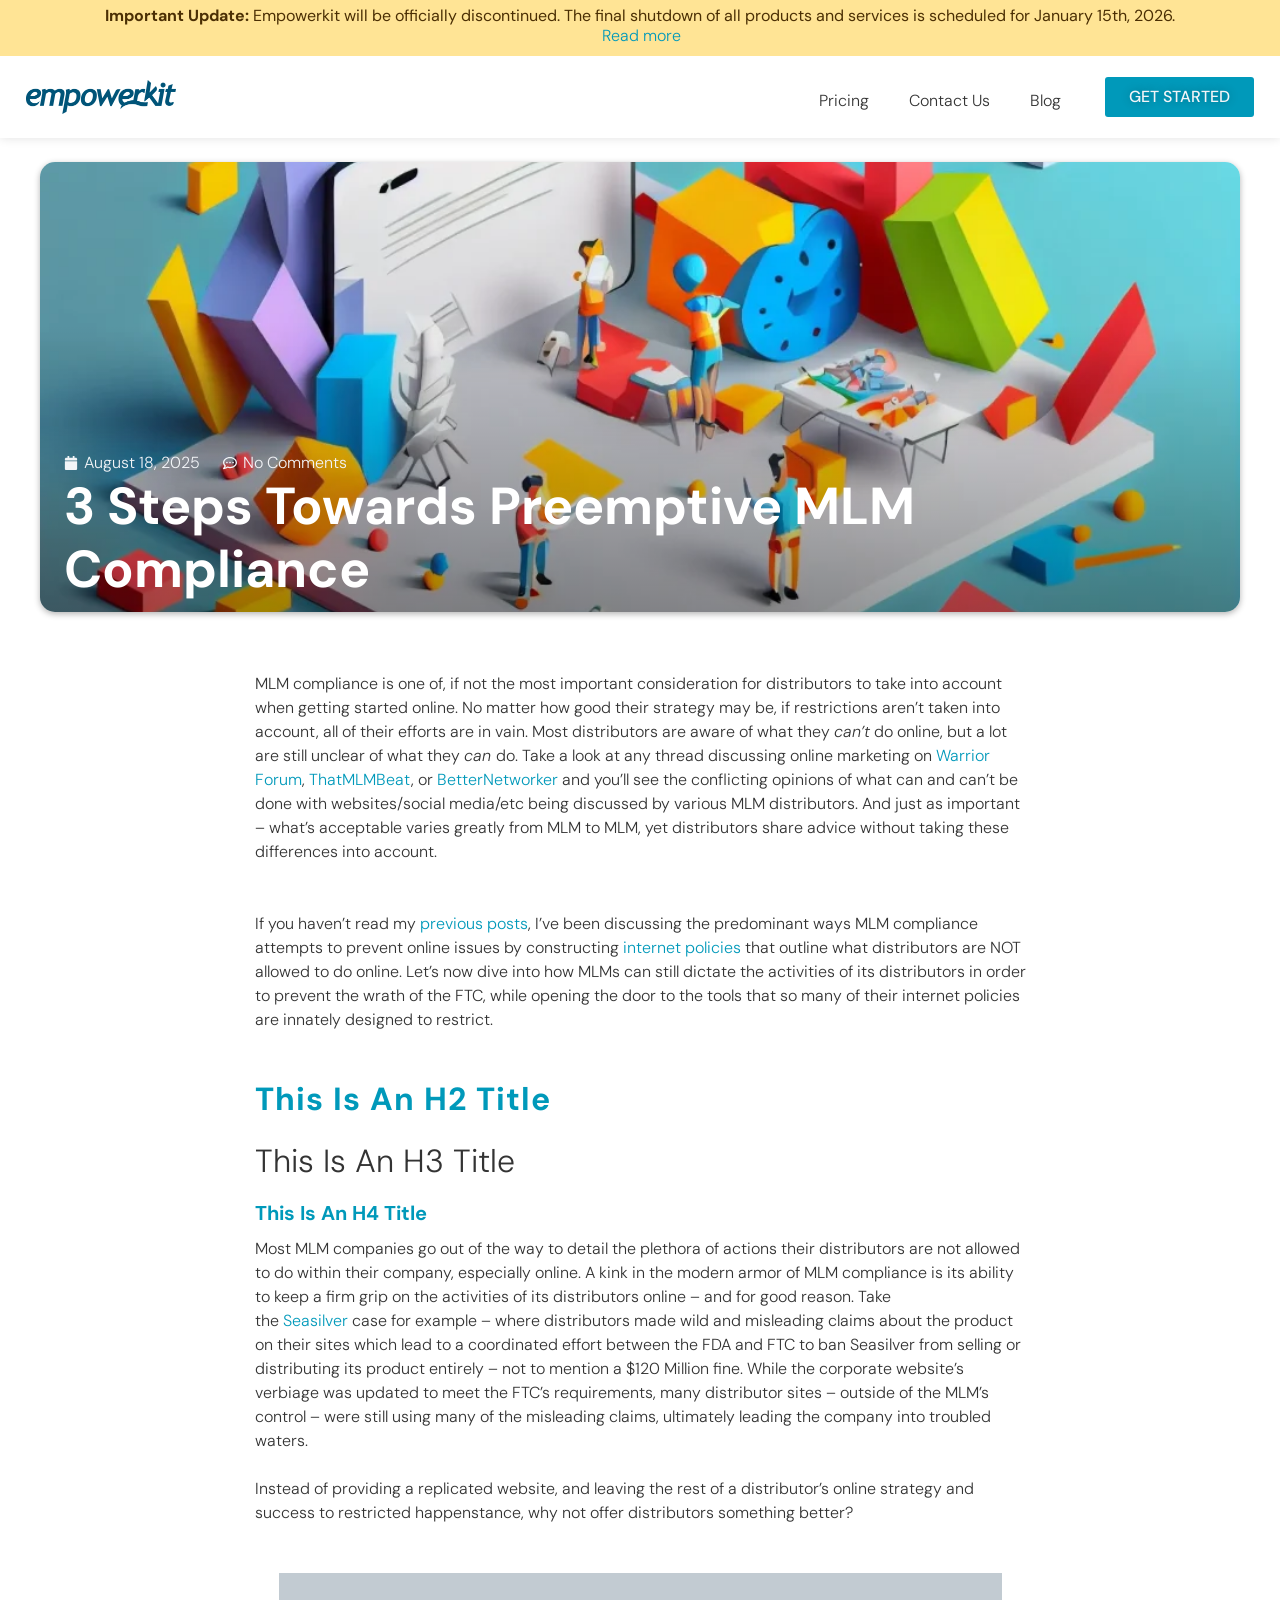
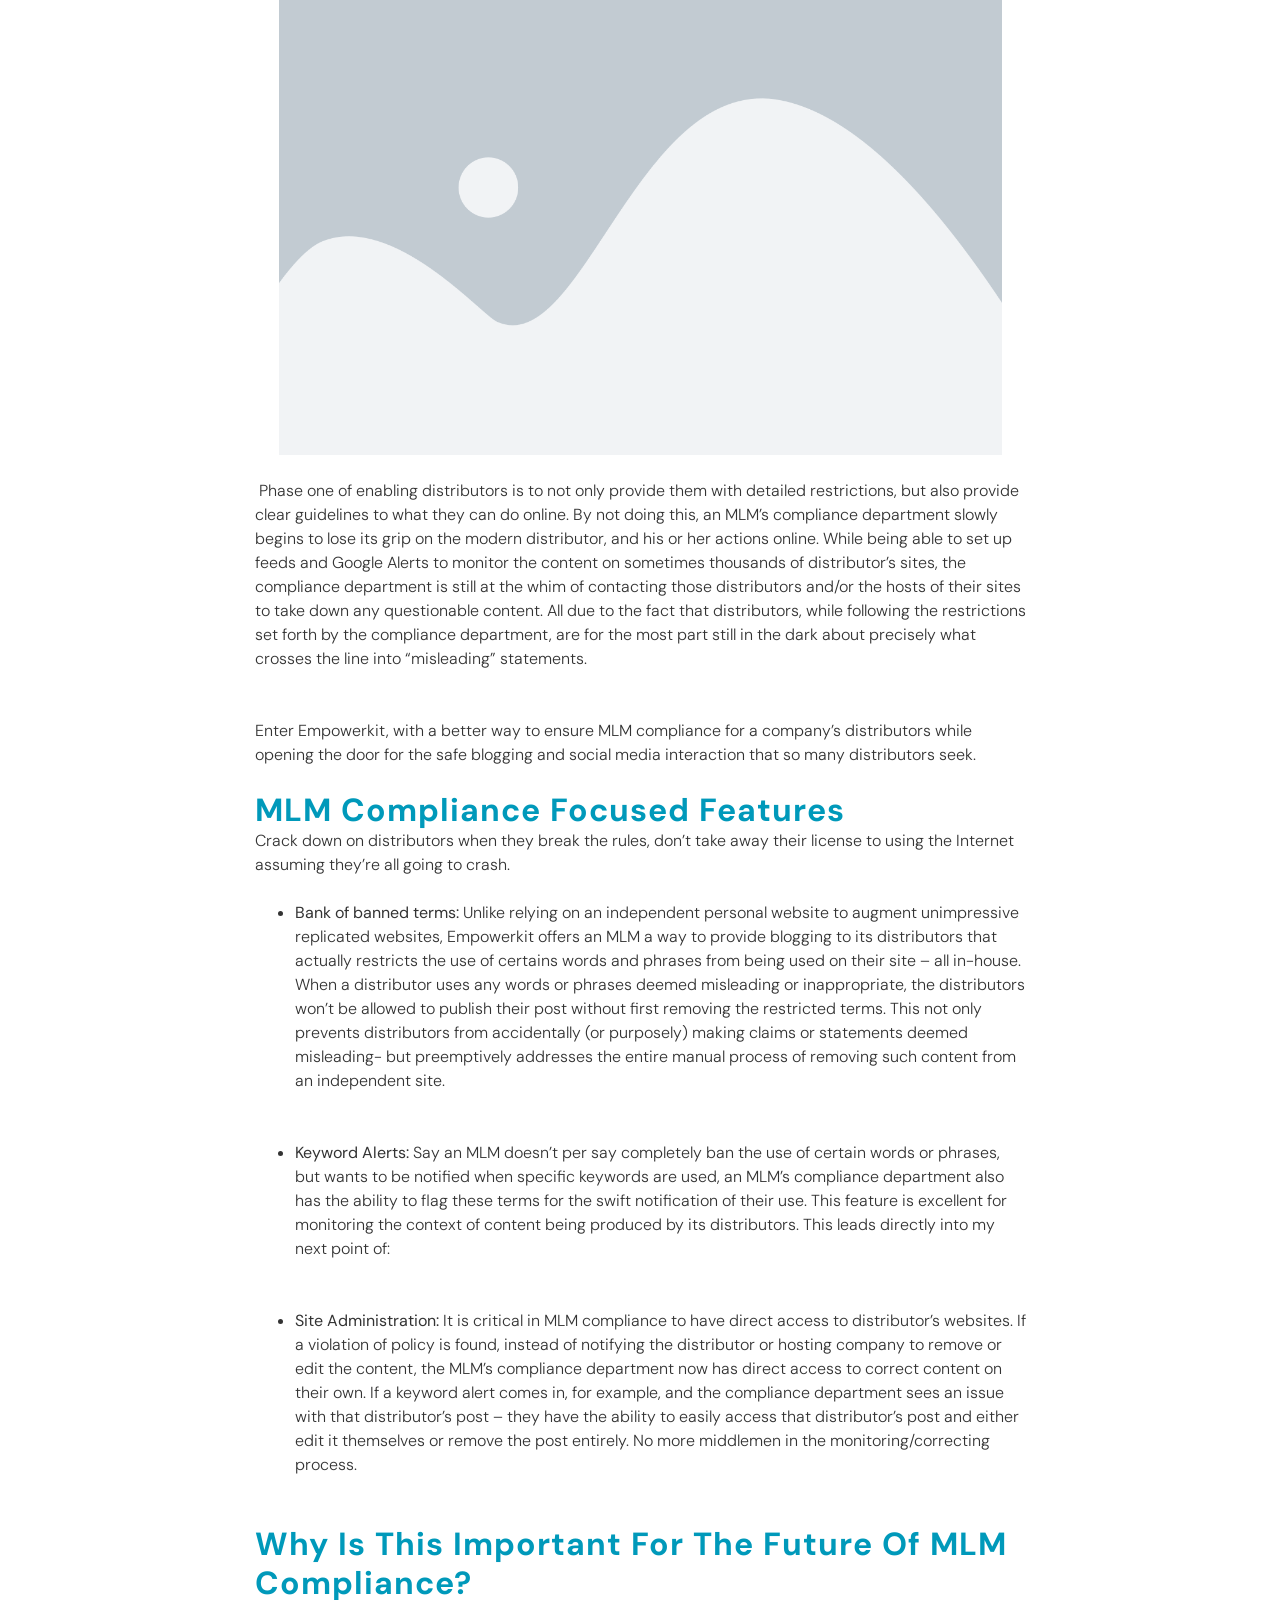
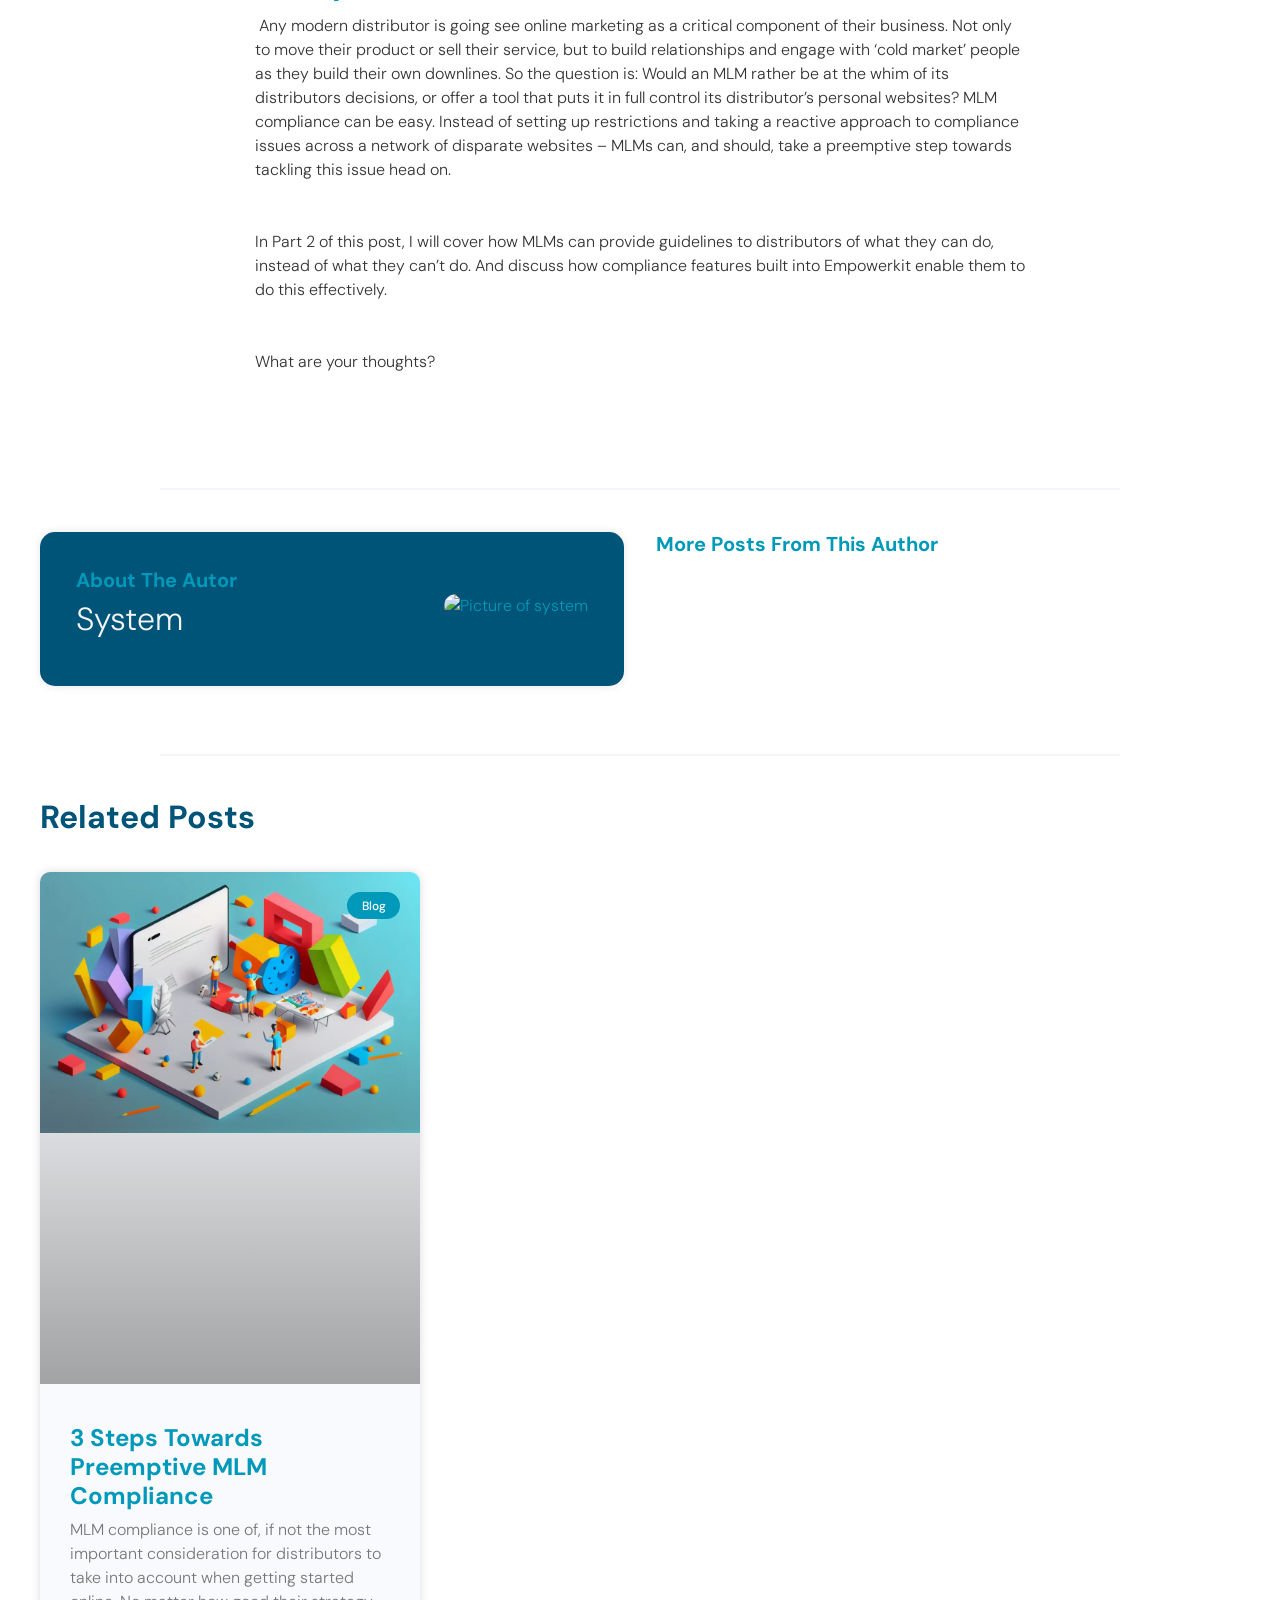
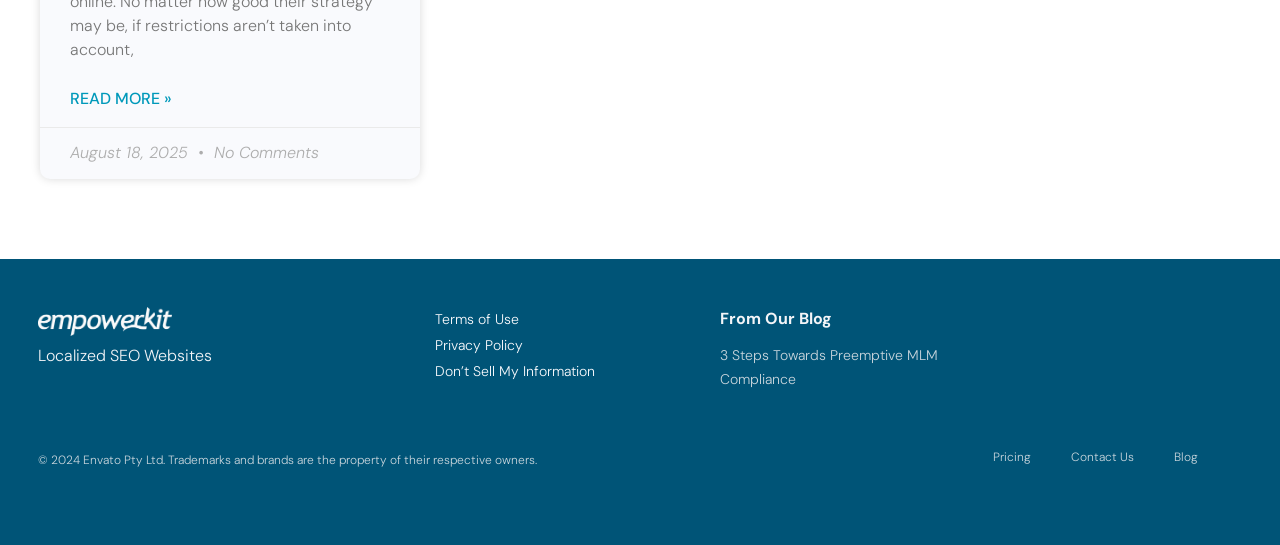
==== blog/index.html @ 6175175b "Flatten repository structure: move all files from ek-site/ to root" ====
<!doctype html>
<html lang="en-US">

<meta http-equiv="content-type" content="text/html;charset=UTF-8" /><head>
	<meta charset="UTF-8">
	<meta name="viewport" content="width=device-width, initial-scale=1">
	<link rel="profile" href="../../../../xfn/11.html">
	<meta name='robots' content='index, follow, max-image-preview:large, max-snippet:-1, max-video-preview:-1' />
	<style>img:is([sizes="auto" i], [sizes^="auto," i]) { contain-intrinsic-size: 3000px 1500px }</style>
	
	

<link rel='dns-prefetch' href='../../../../index-3.html' />
<style id='global-styles-inline-css'>
:root{--wp--preset--aspect-ratio--square: 1;--wp--preset--aspect-ratio--4-3: 4/3;--wp--preset--aspect-ratio--3-4: 3/4;--wp--preset--aspect-ratio--3-2: 3/2;--wp--preset--aspect-ratio--2-3: 2/3;--wp--preset--aspect-ratio--16-9: 16/9;--wp--preset--aspect-ratio--9-16: 9/16;--wp--preset--color--black: #000000;--wp--preset--color--cyan-bluish-gray: #abb8c3;--wp--preset--color--white: #ffffff;--wp--preset--color--pale-pink: #f78da7;--wp--preset--color--vivid-red: #cf2e2e;--wp--preset--color--luminous-vivid-orange: #ff6900;--wp--preset--color--luminous-vivid-amber: #fcb900;--wp--preset--color--light-green-cyan: #7bdcb5;--wp--preset--color--vivid-green-cyan: #00d084;--wp--preset--color--pale-cyan-blue: #8ed1fc;--wp--preset--color--vivid-cyan-blue: #0693e3;--wp--preset--color--vivid-purple: #9b51e0;--wp--preset--gradient--vivid-cyan-blue-to-vivid-purple: linear-gradient(135deg,rgba(6,147,227,1) 0%,rgb(155,81,224) 100%);--wp--preset--gradient--light-green-cyan-to-vivid-green-cyan: linear-gradient(135deg,rgb(122,220,180) 0%,rgb(0,208,130) 100%);--wp--preset--gradient--luminous-vivid-amber-to-luminous-vivid-orange: linear-gradient(135deg,rgba(252,185,0,1) 0%,rgba(255,105,0,1) 100%);--wp--preset--gradient--luminous-vivid-orange-to-vivid-red: linear-gradient(135deg,rgba(255,105,0,1) 0%,rgb(207,46,46) 100%);--wp--preset--gradient--very-light-gray-to-cyan-bluish-gray: linear-gradient(135deg,rgb(238,238,238) 0%,rgb(169,184,195) 100%);--wp--preset--gradient--cool-to-warm-spectrum: linear-gradient(135deg,rgb(74,234,220) 0%,rgb(151,120,209) 20%,rgb(207,42,186) 40%,rgb(238,44,130) 60%,rgb(251,105,98) 80%,rgb(254,248,76) 100%);--wp--preset--gradient--blush-light-purple: linear-gradient(135deg,rgb(255,206,236) 0%,rgb(152,150,240) 100%);--wp--preset--gradient--blush-bordeaux: linear-gradient(135deg,rgb(254,205,165) 0%,rgb(254,45,45) 50%,rgb(107,0,62) 100%);--wp--preset--gradient--luminous-dusk: linear-gradient(135deg,rgb(255,203,112) 0%,rgb(199,81,192) 50%,rgb(65,88,208) 100%);--wp--preset--gradient--pale-ocean: linear-gradient(135deg,rgb(255,245,203) 0%,rgb(182,227,212) 50%,rgb(51,167,181) 100%);--wp--preset--gradient--electric-grass: linear-gradient(135deg,rgb(202,248,128) 0%,rgb(113,206,126) 100%);--wp--preset--gradient--midnight: linear-gradient(135deg,rgb(2,3,129) 0%,rgb(40,116,252) 100%);--wp--preset--font-size--small: 13px;--wp--preset--font-size--medium: 20px;--wp--preset--font-size--large: 36px;--wp--preset--font-size--x-large: 42px;--wp--preset--spacing--20: 0.44rem;--wp--preset--spacing--30: 0.67rem;--wp--preset--spacing--40: 1rem;--wp--preset--spacing--50: 1.5rem;--wp--preset--spacing--60: 2.25rem;--wp--preset--spacing--70: 3.38rem;--wp--preset--spacing--80: 5.06rem;--wp--preset--shadow--natural: 6px 6px 9px rgba(0, 0, 0, 0.2);--wp--preset--shadow--deep: 12px 12px 50px rgba(0, 0, 0, 0.4);--wp--preset--shadow--sharp: 6px 6px 0px rgba(0, 0, 0, 0.2);--wp--preset--shadow--outlined: 6px 6px 0px -3px rgba(255, 255, 255, 1), 6px 6px rgba(0, 0, 0, 1);--wp--preset--shadow--crisp: 6px 6px 0px rgba(0, 0, 0, 1);}:root { --wp--style--global--content-size: 800px;--wp--style--global--wide-size: 1200px; }:where(body) { margin: 0; }.wp-site-blocks > .alignleft { float: left; margin-right: 2em; }.wp-site-blocks > .alignright { float: right; margin-left: 2em; }.wp-site-blocks > .aligncenter { justify-content: center; margin-left: auto; margin-right: auto; }:where(.wp-site-blocks) > * { margin-block-start: 24px; margin-block-end: 0; }:where(.wp-site-blocks) > :first-child { margin-block-start: 0; }:where(.wp-site-blocks) > :last-child { margin-block-end: 0; }:root { --wp--style--block-gap: 24px; }:root :where(.is-layout-flow) > :first-child{margin-block-start: 0;}:root :where(.is-layout-flow) > :last-child{margin-block-end: 0;}:root :where(.is-layout-flow) > *{margin-block-start: 24px;margin-block-end: 0;}:root :where(.is-layout-constrained) > :first-child{margin-block-start: 0;}:root :where(.is-layout-constrained) > :last-child{margin-block-end: 0;}:root :where(.is-layout-constrained) > *{margin-block-start: 24px;margin-block-end: 0;}:root :where(.is-layout-flex){gap: 24px;}:root :where(.is-layout-grid){gap: 24px;}.is-layout-flow > .alignleft{float: left;margin-inline-start: 0;margin-inline-end: 2em;}.is-layout-flow > .alignright{float: right;margin-inline-start: 2em;margin-inline-end: 0;}.is-layout-flow > .aligncenter{margin-left: auto !important;margin-right: auto !important;}.is-layout-constrained > .alignleft{float: left;margin-inline-start: 0;margin-inline-end: 2em;}.is-layout-constrained > .alignright{float: right;margin-inline-start: 2em;margin-inline-end: 0;}.is-layout-constrained > .aligncenter{margin-left: auto !important;margin-right: auto !important;}.is-layout-constrained > :where(:not(.alignleft):not(.alignright):not(.alignfull)){max-width: var(--wp--style--global--content-size);margin-left: auto !important;margin-right: auto !important;}.is-layout-constrained > .alignwide{max-width: var(--wp--style--global--wide-size);}body .is-layout-flex{display: flex;}.is-layout-flex{flex-wrap: wrap;align-items: center;}.is-layout-flex > :is(*, div){margin: 0;}body .is-layout-grid{display: grid;}.is-layout-grid > :is(*, div){margin: 0;}body{padding-top: 0px;padding-right: 0px;padding-bottom: 0px;padding-left: 0px;}a:where(:not(.wp-element-button)){text-decoration: underline;}:root :where(.wp-element-button, .wp-block-button__link){background-color: #32373c;border-width: 0;color: #fff;font-family: inherit;font-size: inherit;line-height: inherit;padding: calc(0.667em + 2px) calc(1.333em + 2px);text-decoration: none;}.has-black-color{color: var(--wp--preset--color--black) !important;}.has-cyan-bluish-gray-color{color: var(--wp--preset--color--cyan-bluish-gray) !important;}.has-white-color{color: var(--wp--preset--color--white) !important;}.has-pale-pink-color{color: var(--wp--preset--color--pale-pink) !important;}.has-vivid-red-color{color: var(--wp--preset--color--vivid-red) !important;}.has-luminous-vivid-orange-color{color: var(--wp--preset--color--luminous-vivid-orange) !important;}.has-luminous-vivid-amber-color{color: var(--wp--preset--color--luminous-vivid-amber) !important;}.has-light-green-cyan-color{color: var(--wp--preset--color--light-green-cyan) !important;}.has-vivid-green-cyan-color{color: var(--wp--preset--color--vivid-green-cyan) !important;}.has-pale-cyan-blue-color{color: var(--wp--preset--color--pale-cyan-blue) !important;}.has-vivid-cyan-blue-color{color: var(--wp--preset--color--vivid-cyan-blue) !important;}.has-vivid-purple-color{color: var(--wp--preset--color--vivid-purple) !important;}.has-black-background-color{background-color: var(--wp--preset--color--black) !important;}.has-cyan-bluish-gray-background-color{background-color: var(--wp--preset--color--cyan-bluish-gray) !important;}.has-white-background-color{background-color: var(--wp--preset--color--white) !important;}.has-pale-pink-background-color{background-color: var(--wp--preset--color--pale-pink) !important;}.has-vivid-red-background-color{background-color: var(--wp--preset--color--vivid-red) !important;}.has-luminous-vivid-orange-background-color{background-color: var(--wp--preset--color--luminous-vivid-orange) !important;}.has-luminous-vivid-amber-background-color{background-color: var(--wp--preset--color--luminous-vivid-amber) !important;}.has-light-green-cyan-background-color{background-color: var(--wp--preset--color--light-green-cyan) !important;}.has-vivid-green-cyan-background-color{background-color: var(--wp--preset--color--vivid-green-cyan) !important;}.has-pale-cyan-blue-background-color{background-color: var(--wp--preset--color--pale-cyan-blue) !important;}.has-vivid-cyan-blue-background-color{background-color: var(--wp--preset--color--vivid-cyan-blue) !important;}.has-vivid-purple-background-color{background-color: var(--wp--preset--color--vivid-purple) !important;}.has-black-border-color{border-color: var(--wp--preset--color--black) !important;}.has-cyan-bluish-gray-border-color{border-color: var(--wp--preset--color--cyan-bluish-gray) !important;}.has-white-border-color{border-color: var(--wp--preset--color--white) !important;}.has-pale-pink-border-color{border-color: var(--wp--preset--color--pale-pink) !important;}.has-vivid-red-border-color{border-color: var(--wp--preset--color--vivid-red) !important;}.has-luminous-vivid-orange-border-color{border-color: var(--wp--preset--color--luminous-vivid-orange) !important;}.has-luminous-vivid-amber-border-color{border-color: var(--wp--preset--color--luminous-vivid-amber) !important;}.has-light-green-cyan-border-color{border-color: var(--wp--preset--color--light-green-cyan) !important;}.has-vivid-green-cyan-border-color{border-color: var(--wp--preset--color--vivid-green-cyan) !important;}.has-pale-cyan-blue-border-color{border-color: var(--wp--preset--color--pale-cyan-blue) !important;}.has-vivid-cyan-blue-border-color{border-color: var(--wp--preset--color--vivid-cyan-blue) !important;}.has-vivid-purple-border-color{border-color: var(--wp--preset--color--vivid-purple) !important;}.has-vivid-cyan-blue-to-vivid-purple-gradient-background{background: var(--wp--preset--gradient--vivid-cyan-blue-to-vivid-purple) !important;}.has-light-green-cyan-to-vivid-green-cyan-gradient-background{background: var(--wp--preset--gradient--light-green-cyan-to-vivid-green-cyan) !important;}.has-luminous-vivid-amber-to-luminous-vivid-orange-gradient-background{background: var(--wp--preset--gradient--luminous-vivid-amber-to-luminous-vivid-orange) !important;}.has-luminous-vivid-orange-to-vivid-red-gradient-background{background: var(--wp--preset--gradient--luminous-vivid-orange-to-vivid-red) !important;}.has-very-light-gray-to-cyan-bluish-gray-gradient-background{background: var(--wp--preset--gradient--very-light-gray-to-cyan-bluish-gray) !important;}.has-cool-to-warm-spectrum-gradient-background{background: var(--wp--preset--gradient--cool-to-warm-spectrum) !important;}.has-blush-light-purple-gradient-background{background: var(--wp--preset--gradient--blush-light-purple) !important;}.has-blush-bordeaux-gradient-background{background: var(--wp--preset--gradient--blush-bordeaux) !important;}.has-luminous-dusk-gradient-background{background: var(--wp--preset--gradient--luminous-dusk) !important;}.has-pale-ocean-gradient-background{background: var(--wp--preset--gradient--pale-ocean) !important;}.has-electric-grass-gradient-background{background: var(--wp--preset--gradient--electric-grass) !important;}.has-midnight-gradient-background{background: var(--wp--preset--gradient--midnight) !important;}.has-small-font-size{font-size: var(--wp--preset--font-size--small) !important;}.has-medium-font-size{font-size: var(--wp--preset--font-size--medium) !important;}.has-large-font-size{font-size: var(--wp--preset--font-size--large) !important;}.has-x-large-font-size{font-size: var(--wp--preset--font-size--x-large) !important;}
:root :where(.wp-block-pullquote){font-size: 1.5em;line-height: 1.6;}
</style>
<link rel='stylesheet' id='breezi-css' href='../../../../wp-content/plugins/breezi/public/css/breezi-public8a54.css' media='all' />
<link rel='stylesheet' id='hello-elementor-css' href='../../../../wp-content/themes/hello-elementor/assets/css/resetedb1.css' media='all' />
<link rel='stylesheet' id='hello-elementor-theme-style-css' href='../../../../wp-content/themes/hello-elementor/assets/css/themeedb1.css' media='all' />
<link rel='stylesheet' id='hello-elementor-header-footer-css' href='../../../../wp-content/themes/hello-elementor/assets/css/header-footeredb1.css' media='all' />
<link rel='stylesheet' id='elementor-frontend-css' href='../../../../wp-content/plugins/elementor/assets/css/frontend.min94b7.css' media='all' />
<link rel='stylesheet' id='elementor-post-1123-css' href='../../../../wp-content/uploads/elementor/css/post-1123b8ff.css' media='all' />
<link rel='stylesheet' id='e-sticky-css' href='../../../../wp-content/plugins/elementor-pro/assets/css/modules/sticky.min242d.css' media='all' />
<link rel='stylesheet' id='e-animation-fadeIn-css' href='../../../../wp-content/plugins/elementor/assets/lib/animations/styles/fadeIn.min94b7.css' media='all' />
<link rel='stylesheet' id='widget-image-css' href='../../../../wp-content/plugins/elementor/assets/css/widget-image.min94b7.css' media='all' />
<link rel='stylesheet' id='widget-nav-menu-css' href='../../../../wp-content/plugins/elementor-pro/assets/css/widget-nav-menu.min242d.css' media='all' />
<link rel='stylesheet' id='e-animation-grow-css' href='../../../../wp-content/plugins/elementor/assets/lib/animations/styles/e-animation-grow.min94b7.css' media='all' />
<link rel='stylesheet' id='widget-heading-css' href='../../../../wp-content/plugins/elementor/assets/css/widget-heading.min94b7.css' media='all' />
<link rel='stylesheet' id='widget-social-icons-css' href='../../../../wp-content/plugins/elementor/assets/css/widget-social-icons.min94b7.css' media='all' />
<link rel='stylesheet' id='e-apple-webkit-css' href='../../../../wp-content/plugins/elementor/assets/css/conditionals/apple-webkit.min94b7.css' media='all' />
<link rel='stylesheet' id='widget-posts-css' href='../../../../wp-content/plugins/elementor-pro/assets/css/widget-posts.min242d.css' media='all' />
<link rel='stylesheet' id='widget-post-info-css' href='../../../../wp-content/plugins/elementor-pro/assets/css/widget-post-info.min242d.css' media='all' />
<link rel='stylesheet' id='widget-icon-list-css' href='../../../../wp-content/plugins/elementor/assets/css/widget-icon-list.min94b7.css' media='all' />
<link rel='stylesheet' id='swiper-css' href='../../../../wp-content/plugins/elementor/assets/lib/swiper/v8/css/swiper.min94a4.css' media='all' />
<link rel='stylesheet' id='e-swiper-css' href='../../../../wp-content/plugins/elementor/assets/css/conditionals/e-swiper.min94b7.css' media='all' />
<link rel='stylesheet' id='widget-post-navigation-css' href='../../../../wp-content/plugins/elementor-pro/assets/css/widget-post-navigation.min242d.css' media='all' />
<link rel='stylesheet' id='widget-divider-css' href='../../../../wp-content/plugins/elementor/assets/css/widget-divider.min94b7.css' media='all' />
<link rel='stylesheet' id='widget-author-box-css' href='../../../../wp-content/plugins/elementor-pro/assets/css/widget-author-box.min242d.css' media='all' />
<link rel='stylesheet' id='widget-spacer-css' href='../../../../wp-content/plugins/elementor/assets/css/widget-spacer.min94b7.css' media='all' />
<link rel='stylesheet' id='elementor-post-1197-css' href='../../../../wp-content/uploads/elementor/css/post-119790c0.css' media='all' />
<link rel='stylesheet' id='elementor-post-1188-css' href='../../../../wp-content/uploads/elementor/css/post-118814c6.css' media='all' />
<link rel='stylesheet' id='elementor-post-1190-css' href='../../../../wp-content/uploads/elementor/css/post-119014c6.css' media='all' />
<link rel='stylesheet' id='elementor-post-1184-css' href='../../../../wp-content/uploads/elementor/css/post-1184e3e6.css' media='all' />
<link rel='stylesheet' id='elementor-gf-local-dmsans-css' href='../../../../wp-content/uploads/elementor/google-fonts/css/dmsans4153.css' media='all' />
<script src="../../../../wp-includes/js/jquery/jquery.minf43b.js" id="jquery-core-js"></script>
<script src="../../../../wp-includes/js/jquery/jquery-migrate.min5589.js" id="jquery-migrate-js"></script>
<script src="../../../../wp-content/plugins/breezi/public/js/breezi-public8a54.js" id="breezi-js"></script>
			<style>
				.e-con.e-parent:nth-of-type(n+4):not(.e-lazyloaded):not(.e-no-lazyload),
				.e-con.e-parent:nth-of-type(n+4):not(.e-lazyloaded):not(.e-no-lazyload) * {
					background-image: none !important;
				}
				@media screen and (max-height: 1024px) {
					.e-con.e-parent:nth-of-type(n+3):not(.e-lazyloaded):not(.e-no-lazyload),
					.e-con.e-parent:nth-of-type(n+3):not(.e-lazyloaded):not(.e-no-lazyload) * {
						background-image: none !important;
					}
				}
				@media screen and (max-height: 640px) {
					.e-con.e-parent:nth-of-type(n+2):not(.e-lazyloaded):not(.e-no-lazyload),
					.e-con.e-parent:nth-of-type(n+2):not(.e-lazyloaded):not(.e-no-lazyload) * {
						background-image: none !important;
					}
				}
			</style>
			<link rel="icon" href="../../../../wp-content/uploads/2025/08/cropped-asd-32x32.png" sizes="32x32" />
<link rel="icon" href="../../../../wp-content/uploads/2025/08/cropped-asd-192x192.png" sizes="192x192" />
<link rel="apple-touch-icon" href="../../../../wp-content/uploads/2025/08/cropped-asd-180x180.png" />
<meta name="msapplication-TileImage" content="/wp-content/uploads/2025/08/cropped-asd-270x270.png" />
</head>
<body class="wp-singular post-template-default single single-post postid-1197 single-format-standard wp-custom-logo wp-embed-responsive wp-theme-hello-elementor hello-elementor-default elementor-default elementor-kit-1123 elementor-page elementor-page-1197 elementor-page-1184">


<a class="skip-link screen-reader-text" href="#content">Skip to content</a>

		<header data-elementor-type="header" data-elementor-id="1188" class="elementor elementor-1188 elementor-location-header" data-elementor-post-type="elementor_library">
			<div class="elementor-element elementor-element-714b36e e-flex e-con-boxed elementor-invisible e-con e-parent" data-id="714b36e" data-element_type="container" data-settings="{&quot;background_background&quot;:&quot;classic&quot;,&quot;sticky&quot;:&quot;top&quot;,&quot;animation&quot;:&quot;fadeIn&quot;,&quot;sticky_on&quot;:[&quot;desktop&quot;,&quot;tablet&quot;,&quot;mobile&quot;],&quot;sticky_offset&quot;:0,&quot;sticky_effects_offset&quot;:0,&quot;sticky_anchor_link_offset&quot;:0}">
					<div class="e-con-inner">
				<div class="elementor-element elementor-element-ef3f4f1 elementor-widget__width-initial elementor-widget elementor-widget-text-editor" data-id="ef3f4f1" data-element_type="widget" data-widget_type="text-editor.default">
				<div class="elementor-widget-container">
									<p><strong>Important Update:</strong> Empowerkit will be officially discontinued. The final shutdown of all products and services is scheduled for January 15th, 2026.  <a href="../../../../announcement/index.html">Read more</a></p>								</div>
				</div>
					</div>
				</div>
		<div class="elementor-element elementor-element-242aa225 e-flex e-con-boxed elementor-invisible e-con e-parent" data-id="242aa225" data-element_type="container" data-settings="{&quot;sticky&quot;:&quot;top&quot;,&quot;animation&quot;:&quot;fadeIn&quot;,&quot;background_background&quot;:&quot;classic&quot;,&quot;sticky_offset&quot;:40,&quot;sticky_on&quot;:[&quot;desktop&quot;,&quot;tablet&quot;,&quot;mobile&quot;],&quot;sticky_effects_offset&quot;:0,&quot;sticky_anchor_link_offset&quot;:0}">
					<div class="e-con-inner">
		<div class="elementor-element elementor-element-1a4d49f9 e-con-full e-flex e-con e-child" data-id="1a4d49f9" data-element_type="container">
				<div class="elementor-element elementor-element-58928f9 elementor-widget elementor-widget-theme-site-logo elementor-widget-image" data-id="58928f9" data-element_type="widget" data-widget_type="theme-site-logo.default">
				<div class="elementor-widget-container">
											<a href="../../../../index.html">
			<img width="300" height="67" src="../../../../wp-content/uploads/2025/08/Asset-73-300x67.png" class="attachment-medium size-medium wp-image-1129" alt="" srcset="/wp-content/uploads/2025/08/Asset-73-300x67.png 300w, /wp-content/uploads/2025/08/Asset-73-1024x227.png 1024w, /wp-content/uploads/2025/08/Asset-73-768x170.png 768w, /wp-content/uploads/2025/08/Asset-73-1536x341.png 1536w, /wp-content/uploads/2025/08/Asset-73.png 2048w" sizes="(max-width: 300px) 100vw, 300px" />				</a>
											</div>
				</div>
				</div>
		<div class="elementor-element elementor-element-8db1f19 e-con-full e-flex e-con e-child" data-id="8db1f19" data-element_type="container">
				<div class="elementor-element elementor-element-4ac33286 elementor-widget-mobile__width-initial elementor-nav-menu--stretch elementor-nav-menu__align-end elementor-nav-menu--dropdown-tablet elementor-nav-menu__text-align-aside elementor-nav-menu--toggle elementor-nav-menu--burger elementor-widget elementor-widget-nav-menu" data-id="4ac33286" data-element_type="widget" data-settings="{&quot;submenu_icon&quot;:{&quot;value&quot;:&quot;&lt;i class=\&quot;\&quot;&gt;&lt;\/i&gt;&quot;,&quot;library&quot;:&quot;&quot;},&quot;full_width&quot;:&quot;stretch&quot;,&quot;layout&quot;:&quot;horizontal&quot;,&quot;toggle&quot;:&quot;burger&quot;}" data-widget_type="nav-menu.default">
				<div class="elementor-widget-container">
								<nav aria-label="Main Navigation" class="elementor-nav-menu--main elementor-nav-menu__container elementor-nav-menu--layout-horizontal e--pointer-overline e--animation-fade">
				<ul id="menu-1-4ac33286" class="elementor-nav-menu"><li class="menu-item menu-item-type-post_type menu-item-object-page menu-item-1275"><a href="../../../../packages/index.html" class="elementor-item">Pricing</a></li>
<li class="menu-item menu-item-type-post_type menu-item-object-page menu-item-1273"><a href="../../../../contact-us/index.html" class="elementor-item">Contact Us</a></li>
<li class="menu-item menu-item-type-taxonomy menu-item-object-category current-post-ancestor current-menu-parent current-post-parent menu-item-1274"><a href="../../../../category/blog/index.html" class="elementor-item">Blog</a></li>
</ul>			</nav>
					<div class="elementor-menu-toggle" role="button" tabindex="0" aria-label="Menu Toggle" aria-expanded="false">
			<svg aria-hidden="true" role="presentation" class="elementor-menu-toggle__icon--open e-font-icon-svg e-eicon-menu-bar" viewBox="0 0 1000 1000" xmlns="http://www.w3.org/2000/svg"><path d="M104 333H896C929 333 958 304 958 271S929 208 896 208H104C71 208 42 237 42 271S71 333 104 333ZM104 583H896C929 583 958 554 958 521S929 458 896 458H104C71 458 42 487 42 521S71 583 104 583ZM104 833H896C929 833 958 804 958 771S929 708 896 708H104C71 708 42 737 42 771S71 833 104 833Z"></path></svg><svg aria-hidden="true" role="presentation" class="elementor-menu-toggle__icon--close e-font-icon-svg e-eicon-close" viewBox="0 0 1000 1000" xmlns="http://www.w3.org/2000/svg"><path d="M742 167L500 408 258 167C246 154 233 150 217 150 196 150 179 158 167 167 154 179 150 196 150 212 150 229 154 242 171 254L408 500 167 742C138 771 138 800 167 829 196 858 225 858 254 829L496 587 738 829C750 842 767 846 783 846 800 846 817 842 829 829 842 817 846 804 846 783 846 767 842 750 829 737L588 500 833 258C863 229 863 200 833 171 804 137 775 137 742 167Z"></path></svg>		</div>
					<nav class="elementor-nav-menu--dropdown elementor-nav-menu__container" aria-hidden="true">
				<ul id="menu-2-4ac33286" class="elementor-nav-menu"><li class="menu-item menu-item-type-post_type menu-item-object-page menu-item-1275"><a href="../../../../packages/index.html" class="elementor-item" tabindex="-1">Pricing</a></li>
<li class="menu-item menu-item-type-post_type menu-item-object-page menu-item-1273"><a href="../../../../contact-us/index.html" class="elementor-item" tabindex="-1">Contact Us</a></li>
<li class="menu-item menu-item-type-taxonomy menu-item-object-category current-post-ancestor current-menu-parent current-post-parent menu-item-1274"><a href="../../../../category/blog/index.html" class="elementor-item" tabindex="-1">Blog</a></li>
</ul>			</nav>
						</div>
				</div>
				<div class="elementor-element elementor-element-2d3fae91 elementor-align-right elementor-hidden-tablet elementor-hidden-mobile elementor-widget elementor-widget-button" data-id="2d3fae91" data-element_type="widget" data-widget_type="button.default">
				<div class="elementor-widget-container">
									<div class="elementor-button-wrapper">
					<a class="elementor-button elementor-button-link elementor-size-sm elementor-animation-grow" href="../../../../contact-us/index.html">
						<span class="elementor-button-content-wrapper">
									<span class="elementor-button-text">GET STARTED</span>
					</span>
					</a>
				</div>
								</div>
				</div>
				</div>
					</div>
				</div>
				</header>
				<div data-elementor-type="single-post" data-elementor-id="1184" class="elementor elementor-1184 elementor-location-single post-1197 post type-post status-publish format-standard has-post-thumbnail hentry category-blog" data-elementor-post-type="elementor_library">
			<div class="elementor-element elementor-element-344c5783 e-flex e-con-boxed e-con e-parent" data-id="344c5783" data-element_type="container">
					<div class="e-con-inner">
					</div>
				</div>
		<div class="elementor-element elementor-element-438ecfaa e-flex e-con-boxed e-con e-parent" data-id="438ecfaa" data-element_type="container" data-settings="{&quot;background_background&quot;:&quot;slideshow&quot;,&quot;background_slideshow_gallery&quot;:[],&quot;background_slideshow_loop&quot;:&quot;yes&quot;,&quot;background_slideshow_slide_duration&quot;:5000,&quot;background_slideshow_slide_transition&quot;:&quot;fade&quot;,&quot;background_slideshow_transition_duration&quot;:500}">
					<div class="e-con-inner">
				<div class="elementor-element elementor-element-1f397167 elementor-widget__width-inherit elementor-widget elementor-widget-theme-post-featured-image elementor-widget-image" data-id="1f397167" data-element_type="widget" data-widget_type="theme-post-featured-image.default">
				<div class="elementor-widget-container">
															<img width="800" height="548" src="../../../../wp-content/uploads/2025/08/6424d753f8eb7a9e69c372fc_Gantt-Chart-Online-Software-Instagantt-Ideation-2-1024x701.webp" class="attachment-large size-large wp-image-1200" alt="" srcset="/wp-content/uploads/2025/08/6424d753f8eb7a9e69c372fc_Gantt-Chart-Online-Software-Instagantt-Ideation-2-1024x701.webp 1024w, /wp-content/uploads/2025/08/6424d753f8eb7a9e69c372fc_Gantt-Chart-Online-Software-Instagantt-Ideation-2-300x205.webp 300w, /wp-content/uploads/2025/08/6424d753f8eb7a9e69c372fc_Gantt-Chart-Online-Software-Instagantt-Ideation-2-768x525.webp 768w, /wp-content/uploads/2025/08/6424d753f8eb7a9e69c372fc_Gantt-Chart-Online-Software-Instagantt-Ideation-2-1536x1051.webp 1536w, /wp-content/uploads/2025/08/6424d753f8eb7a9e69c372fc_Gantt-Chart-Online-Software-Instagantt-Ideation-2-2048x1401.webp 2048w" sizes="(max-width: 800px) 100vw, 800px" />															</div>
				</div>
		<div class="elementor-element elementor-element-7ac530c2 e-con-full e-flex e-con e-child" data-id="7ac530c2" data-element_type="container" data-settings="{&quot;background_background&quot;:&quot;gradient&quot;}">
				<div class="elementor-element elementor-element-6b4d6200 elementor-widget elementor-widget-post-info" data-id="6b4d6200" data-element_type="widget" data-widget_type="post-info.default">
				<div class="elementor-widget-container">
							<ul class="elementor-inline-items elementor-icon-list-items elementor-post-info">
								<li class="elementor-icon-list-item elementor-repeater-item-a1ab380 elementor-inline-item" itemprop="datePublished">
										<span class="elementor-icon-list-icon">
								<svg aria-hidden="true" class="e-font-icon-svg e-fas-calendar" viewBox="0 0 448 512" xmlns="http://www.w3.org/2000/svg"><path d="M12 192h424c6.6 0 12 5.4 12 12v260c0 26.5-21.5 48-48 48H48c-26.5 0-48-21.5-48-48V204c0-6.6 5.4-12 12-12zm436-44v-36c0-26.5-21.5-48-48-48h-48V12c0-6.6-5.4-12-12-12h-40c-6.6 0-12 5.4-12 12v52H160V12c0-6.6-5.4-12-12-12h-40c-6.6 0-12 5.4-12 12v52H48C21.5 64 0 85.5 0 112v36c0 6.6 5.4 12 12 12h424c6.6 0 12-5.4 12-12z"></path></svg>							</span>
									<span class="elementor-icon-list-text elementor-post-info__item elementor-post-info__item--type-date">
										<time>August 18, 2025</time>					</span>
								</li>
				<li class="elementor-icon-list-item elementor-repeater-item-ef826ca elementor-inline-item" itemprop="commentCount">
										<span class="elementor-icon-list-icon">
								<svg aria-hidden="true" class="e-font-icon-svg e-far-comment-dots" viewBox="0 0 512 512" xmlns="http://www.w3.org/2000/svg"><path d="M144 208c-17.7 0-32 14.3-32 32s14.3 32 32 32 32-14.3 32-32-14.3-32-32-32zm112 0c-17.7 0-32 14.3-32 32s14.3 32 32 32 32-14.3 32-32-14.3-32-32-32zm112 0c-17.7 0-32 14.3-32 32s14.3 32 32 32 32-14.3 32-32-14.3-32-32-32zM256 32C114.6 32 0 125.1 0 240c0 47.6 19.9 91.2 52.9 126.3C38 405.7 7 439.1 6.5 439.5c-6.6 7-8.4 17.2-4.6 26S14.4 480 24 480c61.5 0 110-25.7 139.1-46.3C192 442.8 223.2 448 256 448c141.4 0 256-93.1 256-208S397.4 32 256 32zm0 368c-26.7 0-53.1-4.1-78.4-12.1l-22.7-7.2-19.5 13.8c-14.3 10.1-33.9 21.4-57.5 29 7.3-12.1 14.4-25.7 19.9-40.2l10.6-28.1-20.6-21.8C69.7 314.1 48 282.2 48 240c0-88.2 93.3-160 208-160s208 71.8 208 160-93.3 160-208 160z"></path></svg>							</span>
									<span class="elementor-icon-list-text elementor-post-info__item elementor-post-info__item--type-comments">
										No Comments					</span>
								</li>
				</ul>
						</div>
				</div>
				<div class="elementor-element elementor-element-3a99f88a elementor-widget elementor-widget-theme-post-title elementor-page-title elementor-widget-heading" data-id="3a99f88a" data-element_type="widget" data-widget_type="theme-post-title.default">
				<div class="elementor-widget-container">
					<h1 class="elementor-heading-title elementor-size-default">3 Steps Towards Preemptive MLM Compliance</h1>				</div>
				</div>
				</div>
					</div>
				</div>
		<div class="elementor-element elementor-element-7162d128 e-flex e-con-boxed e-con e-parent" data-id="7162d128" data-element_type="container">
					<div class="e-con-inner">
				<div class="elementor-element elementor-element-65f24980 elementor-widget elementor-widget-theme-post-content" data-id="65f24980" data-element_type="widget" data-widget_type="theme-post-content.default">
				<div class="elementor-widget-container">
							<div data-elementor-type="wp-post" data-elementor-id="1197" class="elementor elementor-1197" data-elementor-post-type="post">
				<div class="elementor-element elementor-element-21a3fbc3 e-con-full e-flex e-con e-parent" data-id="21a3fbc3" data-element_type="container">
				<div class="elementor-element elementor-element-294ce6fc elementor-widget elementor-widget-text-editor" data-id="294ce6fc" data-element_type="widget" data-widget_type="text-editor.default">
				<div class="elementor-widget-container">
									<p>MLM compliance is one of, if not the most important consideration for distributors to take into account when getting started online. No matter how good their strategy may be, if restrictions aren’t taken into account, all of their efforts are in vain. Most distributors are aware of what they <i data-stringify-type="italic">can’t</i> do online, but a lot are still unclear of what they <i data-stringify-type="italic">can </i>do. Take a look at any thread discussing online marketing on <a class="c-link" href="http://www.warriorforum.com/" target="_blank" rel="noopener noreferrer" data-stringify-link="http://www.warriorforum.com/" data-sk="tooltip_parent">Warrior Forum</a>, <a class="c-link" href="http://thatmlmbeat.com/" target="_blank" rel="noopener noreferrer" data-stringify-link="http://thatmlmbeat.com/" data-sk="tooltip_parent">ThatMLMBeat</a>, or <a class="c-link" href="http://www.betternetworker.com/" target="_blank" rel="noopener noreferrer" data-stringify-link="http://www.betternetworker.com/" data-sk="tooltip_parent">BetterNetworker</a> and you’ll see the conflicting opinions of what can and can’t be done with websites/social media/etc being discussed by various MLM distributors. And just as important &#8211; what’s acceptable varies greatly from MLM to MLM, yet distributors share advice without taking these differences into account.</p><p><br />If you haven’t read my <a class="c-link" href="../../../../blog/mlm/index.html" target="_blank" rel="noopener noreferrer" data-stringify-link="http:///blog/mlm/" data-sk="tooltip_parent">previous posts</a>, I’ve been discussing the predominant ways MLM compliance attempts to prevent online issues by constructing <a class="c-link" href="../../../../mlm/internet-compliance-policy/index.html" target="_blank" rel="noopener noreferrer" data-stringify-link="http:///mlm/internet-compliance-policy/" data-sk="tooltip_parent">internet policies</a> that outline what distributors are NOT allowed to do online. Let’s now dive into how MLMs can still dictate the activities of its distributors in order to prevent the wrath of the FTC, while opening the door to the tools that so many of their internet policies are innately designed to restrict.</p>								</div>
				</div>
				<div class="elementor-element elementor-element-145571c0 elementor-widget elementor-widget-heading" data-id="145571c0" data-element_type="widget" data-widget_type="heading.default">
				<div class="elementor-widget-container">
					<h2 class="elementor-heading-title elementor-size-default">This is an H2 Title</h2>				</div>
				</div>
				<div class="elementor-element elementor-element-36ea87c5 elementor-widget elementor-widget-heading" data-id="36ea87c5" data-element_type="widget" data-widget_type="heading.default">
				<div class="elementor-widget-container">
					<h3 class="elementor-heading-title elementor-size-default">This is an H3 Title</h3>				</div>
				</div>
				<div class="elementor-element elementor-element-67855c7e elementor-widget elementor-widget-heading" data-id="67855c7e" data-element_type="widget" data-widget_type="heading.default">
				<div class="elementor-widget-container">
					<h4 class="elementor-heading-title elementor-size-default">This is an H4 Title</h4>				</div>
				</div>
				<div class="elementor-element elementor-element-270e67be elementor-widget elementor-widget-text-editor" data-id="270e67be" data-element_type="widget" data-widget_type="text-editor.default">
				<div class="elementor-widget-container">
									<p>Most MLM companies go out of the way to detail the plethora of actions their distributors are not allowed to do within their company, especially online. A kink in the modern armor of MLM compliance is its ability to keep a firm grip on the activities of its distributors online &#8211; and for good reason. Take the <a class="c-link" href="http://www.ftc.gov/opa/2006/07/seasilver.shtm" target="_blank" rel="noopener noreferrer" data-stringify-link="http://www.ftc.gov/opa/2006/07/seasilver.shtm" data-sk="tooltip_parent">Seasilver</a> case for example &#8211; where distributors made wild and misleading claims about the product on their sites which lead to a coordinated effort between the FDA and FTC to ban Seasilver from selling or distributing its product entirely &#8211; not to mention a $120 Million fine. While the corporate website’s verbiage was updated to meet the FTC’s requirements, many distributor sites &#8211; outside of the MLM’s control &#8211; were still using many of the misleading claims, ultimately leading the company into troubled waters.</p><p>Instead of providing a replicated website, and leaving the rest of a distributor’s online strategy and success to restricted happenstance, why not offer distributors something better?</p>								</div>
				</div>
				<div class="elementor-element elementor-element-60740759 elementor-widget elementor-widget-image" data-id="60740759" data-element_type="widget" data-widget_type="image.default">
				<div class="elementor-widget-container">
															<img decoding="async" src="../../../../wp-content/plugins/elementor/assets/images/placeholder.png" title="" alt="" loading="lazy" />															</div>
				</div>
				<div class="elementor-element elementor-element-5f2fe949 elementor-widget elementor-widget-text-editor" data-id="5f2fe949" data-element_type="widget" data-widget_type="text-editor.default">
				<div class="elementor-widget-container">
									<p> Phase one of enabling distributors is to not only provide them with detailed restrictions, but also provide clear guidelines to what they can do online. By not doing this, an MLM’s compliance department slowly begins to lose its grip on the modern distributor, and his or her actions online. While being able to set up feeds and Google Alerts to monitor the content on sometimes thousands of distributor’s sites, the compliance department is still at the whim of contacting those distributors and/or the hosts of their sites to take down any questionable content. All due to the fact that distributors, while following the restrictions set forth by the compliance department, are for the most part still in the dark about precisely what crosses the line into “misleading” statements.</p><p><br />Enter Empowerkit, with a better way to ensure MLM compliance for a company’s distributors while opening the door for the safe blogging and social media interaction that so many distributors seek.</p>								</div>
				</div>
				<div class="elementor-element elementor-element-498737a8 elementor-widget elementor-widget-heading" data-id="498737a8" data-element_type="widget" data-widget_type="heading.default">
				<div class="elementor-widget-container">
					<h2 class="elementor-heading-title elementor-size-default">MLM Compliance focused features
</h2>				</div>
				</div>
				<div class="elementor-element elementor-element-24d3ceed elementor-widget elementor-widget-text-editor" data-id="24d3ceed" data-element_type="widget" data-widget_type="text-editor.default">
				<div class="elementor-widget-container">
									<p>Crack down on distributors when they break the rules, don’t take away their license to using the Internet assuming they’re all going to crash.<b data-stringify-type="bold"></b></p><ul><li><b data-stringify-type="bold">Bank of banned terms:</b> Unlike relying on an independent personal website to augment unimpressive replicated websites, Empowerkit offers an MLM a way to provide blogging to its distributors that actually restricts the use of certains words and phrases from being used on their site &#8211; all in-house. When a distributor uses any words or phrases deemed misleading or inappropriate, the distributors won’t be allowed to publish their post without first removing the restricted terms. This not only prevents distributors from accidentally (or purposely) making claims or statements deemed misleading- but preemptively addresses the entire manual process of removing such content from an independent site.<br /><b data-stringify-type="bold"></b></li></ul><p> </p><ul><li><b data-stringify-type="bold">Keyword Alerts: </b>Say an MLM doesn’t per say completely ban the use of certain words or phrases, but wants to be notified when specific keywords are used, an MLM’s compliance department also has the ability to flag these terms for the swift notification of their use. This feature is excellent for monitoring the context of content being produced by its distributors. This leads directly into my next point of:<br /><b data-stringify-type="bold"></b></li></ul><p> </p><ul><li><b data-stringify-type="bold">Site Administration: </b>It is critical in MLM compliance to have direct access to distributor’s websites. If a violation of policy is found, instead of notifying the distributor or hosting company to remove or edit the content, the MLM’s compliance department now has direct access to correct content on their own. If a keyword alert comes in, for example, and the compliance department sees an issue with that distributor’s post &#8211; they have the ability to easily access that distributor’s post and either edit it themselves or remove the post entirely. No more middlemen in the monitoring/correcting process.</li></ul><div> </div>								</div>
				</div>
				<div class="elementor-element elementor-element-1bf793d3 elementor-widget elementor-widget-heading" data-id="1bf793d3" data-element_type="widget" data-widget_type="heading.default">
				<div class="elementor-widget-container">
					<h2 class="elementor-heading-title elementor-size-default">Why Is This Important For The Future Of MLM Compliance?​​​</h2>				</div>
				</div>
				<div class="elementor-element elementor-element-747843fd elementor-widget elementor-widget-text-editor" data-id="747843fd" data-element_type="widget" data-widget_type="text-editor.default">
				<div class="elementor-widget-container">
									<p> Any modern distributor is going see online marketing as a critical component of their business. Not only to move their product or sell their service, but to build relationships and engage with ‘cold market’ people as they build their own downlines. So the question is: Would an MLM rather be at the whim of its distributors decisions, or offer a tool that puts it in full control its distributor’s personal websites? MLM compliance can be easy. Instead of setting up restrictions and taking a reactive approach to compliance issues across a network of disparate websites &#8211; MLMs can, and should, take a preemptive step towards tackling this issue head on.</p><p><br />In Part 2 of this post, I will cover how MLMs can provide guidelines to distributors of what they can do, instead of what they can’t do. And discuss how compliance features built into Empowerkit enable them to do this effectively.</p><p><br />What are your thoughts?</p>								</div>
				</div>
				</div>
				</div>
						</div>
				</div>
					</div>
				</div>
		<div class="elementor-element elementor-element-1ac04a62 e-flex e-con-boxed e-con e-parent" data-id="1ac04a62" data-element_type="container">
					<div class="e-con-inner">
				<div class="elementor-element elementor-element-154b4cda elementor-post-navigation-borders-yes elementor-widget elementor-widget-post-navigation" data-id="154b4cda" data-element_type="widget" data-widget_type="post-navigation.default">
				<div class="elementor-widget-container">
							<div class="elementor-post-navigation" role="navigation" aria-label="Post Navigation">
			<div class="elementor-post-navigation__prev elementor-post-navigation__link">
							</div>
							<div class="elementor-post-navigation__separator-wrapper">
					<div class="elementor-post-navigation__separator"></div>
				</div>
						<div class="elementor-post-navigation__next elementor-post-navigation__link">
							</div>
		</div>
						</div>
				</div>
					</div>
				</div>
		<div class="elementor-element elementor-element-5f9fd8e8 e-flex e-con-boxed e-con e-parent" data-id="5f9fd8e8" data-element_type="container">
					<div class="e-con-inner">
				<div class="elementor-element elementor-element-25fc970e elementor-widget-divider--view-line elementor-widget elementor-widget-divider" data-id="25fc970e" data-element_type="widget" data-widget_type="divider.default">
				<div class="elementor-widget-container">
							<div class="elementor-divider">
			<span class="elementor-divider-separator">
						</span>
		</div>
						</div>
				</div>
					</div>
				</div>
		<div class="elementor-element elementor-element-63586186 e-flex e-con-boxed e-con e-parent" data-id="63586186" data-element_type="container">
					<div class="e-con-inner">
		<div class="elementor-element elementor-element-6f40b04d e-con-full e-flex e-con e-child" data-id="6f40b04d" data-element_type="container">
		<div class="elementor-element elementor-element-61887092 e-con-full e-flex e-con e-child" data-id="61887092" data-element_type="container" data-settings="{&quot;background_background&quot;:&quot;classic&quot;}">
				<div class="elementor-element elementor-element-28d38c34 elementor-widget elementor-widget-heading" data-id="28d38c34" data-element_type="widget" data-widget_type="heading.default">
				<div class="elementor-widget-container">
					<span class="elementor-heading-title elementor-size-default">About The Autor</span>				</div>
				</div>
				<div class="elementor-element elementor-element-302c219c elementor-author-box--layout-image-right elementor-author-box--align-left elementor-author-box--avatar-yes elementor-author-box--name-yes elementor-author-box--biography-yes elementor-widget elementor-widget-author-box" data-id="302c219c" data-element_type="widget" data-widget_type="author-box.default">
				<div class="elementor-widget-container">
							<div class="elementor-author-box">
							<a href="../../../../author/system/index.html" class="elementor-author-box__avatar">
					<img src="../../../../avatar/d662d3480c6a6f445455ba22a4fae4d1ee6d1bbd0b40aadce8508de2716e5a221f55.jpg" alt="Picture of system" loading="lazy">
				</a>
			
			<div class="elementor-author-box__text">
									<a href="../../../../author/system/index.html">
						<h4 class="elementor-author-box__name">
							system						</h4>
					</a>
				
									<div class="elementor-author-box__bio">
											</div>
				
							</div>
		</div>
						</div>
				</div>
				</div>
				</div>
		<div class="elementor-element elementor-element-74ccf7ef e-con-full e-flex e-con e-child" data-id="74ccf7ef" data-element_type="container">
		<div class="elementor-element elementor-element-337279ef e-con-full e-flex e-con e-child" data-id="337279ef" data-element_type="container">
				<div class="elementor-element elementor-element-79245ca elementor-widget elementor-widget-heading" data-id="79245ca" data-element_type="widget" data-widget_type="heading.default">
				<div class="elementor-widget-container">
					<span class="elementor-heading-title elementor-size-default">More Posts From This Author</span>				</div>
				</div>
				</div>
				</div>
					</div>
				</div>
		<div class="elementor-element elementor-element-114850f0 e-flex e-con-boxed e-con e-parent" data-id="114850f0" data-element_type="container">
					<div class="e-con-inner">
				<div class="elementor-element elementor-element-4fd16d12 elementor-widget elementor-widget-spacer" data-id="4fd16d12" data-element_type="widget" data-widget_type="spacer.default">
				<div class="elementor-widget-container">
							<div class="elementor-spacer">
			<div class="elementor-spacer-inner"></div>
		</div>
						</div>
				</div>
				<div class="elementor-element elementor-element-6fa519f0 elementor-widget-divider--view-line elementor-widget elementor-widget-divider" data-id="6fa519f0" data-element_type="widget" data-widget_type="divider.default">
				<div class="elementor-widget-container">
							<div class="elementor-divider">
			<span class="elementor-divider-separator">
						</span>
		</div>
						</div>
				</div>
				<div class="elementor-element elementor-element-4092f837 elementor-widget elementor-widget-heading" data-id="4092f837" data-element_type="widget" data-widget_type="heading.default">
				<div class="elementor-widget-container">
					<h4 class="elementor-heading-title elementor-size-default">Related Posts</h4>				</div>
				</div>
					</div>
				</div>
		<div class="elementor-element elementor-element-6b5d4ff3 e-flex e-con-boxed e-con e-parent" data-id="6b5d4ff3" data-element_type="container">
					<div class="e-con-inner">
				<div class="elementor-element elementor-element-564f7d06 elementor-grid-3 elementor-grid-tablet-2 elementor-grid-mobile-1 elementor-posts--thumbnail-top elementor-card-shadow-yes elementor-posts__hover-gradient elementor-widget elementor-widget-posts" data-id="564f7d06" data-element_type="widget" data-settings="{&quot;pagination_type&quot;:&quot;numbers_and_prev_next&quot;,&quot;cards_columns&quot;:&quot;3&quot;,&quot;cards_columns_tablet&quot;:&quot;2&quot;,&quot;cards_columns_mobile&quot;:&quot;1&quot;,&quot;cards_row_gap&quot;:{&quot;unit&quot;:&quot;px&quot;,&quot;size&quot;:35,&quot;sizes&quot;:[]},&quot;cards_row_gap_tablet&quot;:{&quot;unit&quot;:&quot;px&quot;,&quot;size&quot;:&quot;&quot;,&quot;sizes&quot;:[]},&quot;cards_row_gap_mobile&quot;:{&quot;unit&quot;:&quot;px&quot;,&quot;size&quot;:&quot;&quot;,&quot;sizes&quot;:[]}}" data-widget_type="posts.cards">
				<div class="elementor-widget-container">
							<div class="elementor-posts-container elementor-posts elementor-posts--skin-cards elementor-grid" role="list">
				<article class="elementor-post elementor-grid-item post-1197 post type-post status-publish format-standard has-post-thumbnail hentry category-blog" role="listitem">
			<div class="elementor-post__card">
				<a class="elementor-post__thumbnail__link" href="#" tabindex="-1" ><div class="elementor-post__thumbnail"><img width="300" height="205" src="../../../../wp-content/uploads/2025/08/6424d753f8eb7a9e69c372fc_Gantt-Chart-Online-Software-Instagantt-Ideation-2-300x205.webp" class="attachment-medium size-medium wp-image-1200" alt="" decoding="async" srcset="/wp-content/uploads/2025/08/6424d753f8eb7a9e69c372fc_Gantt-Chart-Online-Software-Instagantt-Ideation-2-300x205.webp 300w, /wp-content/uploads/2025/08/6424d753f8eb7a9e69c372fc_Gantt-Chart-Online-Software-Instagantt-Ideation-2-1024x701.webp 1024w, /wp-content/uploads/2025/08/6424d753f8eb7a9e69c372fc_Gantt-Chart-Online-Software-Instagantt-Ideation-2-768x525.webp 768w, /wp-content/uploads/2025/08/6424d753f8eb7a9e69c372fc_Gantt-Chart-Online-Software-Instagantt-Ideation-2-1536x1051.webp 1536w, /wp-content/uploads/2025/08/6424d753f8eb7a9e69c372fc_Gantt-Chart-Online-Software-Instagantt-Ideation-2-2048x1401.webp 2048w" sizes="(max-width: 300px) 100vw, 300px" /></div></a>
				<div class="elementor-post__badge">Blog</div>
				<div class="elementor-post__text">
				<span class="elementor-post__title">
			<a href="#" >
				3 Steps Towards Preemptive MLM Compliance			</a>
		</span>
				<div class="elementor-post__excerpt">
			<p>MLM compliance is one of, if not the most important consideration for distributors to take into account when getting started online. No matter how good their strategy may be, if restrictions aren’t taken into account,</p>
		</div>
					<div class="elementor-post__read-more-wrapper">
		
		<a class="elementor-post__read-more" href="#" aria-label="Read more about 3 Steps Towards Preemptive MLM Compliance" tabindex="-1" >
			Read More »		</a>

					</div>
				</div>
				<div class="elementor-post__meta-data">
					<span class="elementor-post-date">
			August 18, 2025		</span>
				<span class="elementor-post-avatar">
			No Comments		</span>
				</div>
					</div>
		</article>
				</div>
		
						</div>
				</div>
					</div>
				</div>
				</div>
				<footer data-elementor-type="footer" data-elementor-id="1190" class="elementor elementor-1190 elementor-location-footer" data-elementor-post-type="elementor_library">
			<div class="elementor-element elementor-element-ebc881f e-flex e-con-boxed e-con e-parent" data-id="ebc881f" data-element_type="container" data-settings="{&quot;background_background&quot;:&quot;classic&quot;}">
					<div class="e-con-inner">
		<div class="elementor-element elementor-element-432dfe6e e-con-full e-flex e-con e-child" data-id="432dfe6e" data-element_type="container">
				<div class="elementor-element elementor-element-460d75ec elementor-widget elementor-widget-image" data-id="460d75ec" data-element_type="widget" data-widget_type="image.default">
				<div class="elementor-widget-container">
															<img width="300" height="65" src="../../../../wp-content/uploads/2025/08/EKWhite-300x65.png" class="attachment-medium size-medium wp-image-1191" alt="" srcset="/wp-content/uploads/2025/08/EKWhite-300x65.png 300w, /wp-content/uploads/2025/08/EKWhite-1024x221.png 1024w, /wp-content/uploads/2025/08/EKWhite-768x166.png 768w, /wp-content/uploads/2025/08/EKWhite-1536x332.png 1536w, /wp-content/uploads/2025/08/EKWhite.png 2048w" sizes="(max-width: 300px) 100vw, 300px" />															</div>
				</div>
				<div class="elementor-element elementor-element-20f9a113 elementor-widget elementor-widget-heading" data-id="20f9a113" data-element_type="widget" data-widget_type="heading.default">
				<div class="elementor-widget-container">
					<h4 class="elementor-heading-title elementor-size-default">Localized SEO Websites</h4>				</div>
				</div>
				<div class="elementor-element elementor-element-2524ed0a elementor-shape-circle e-grid-align-left elementor-hidden-desktop elementor-hidden-tablet elementor-hidden-mobile elementor-grid-0 elementor-widget elementor-widget-social-icons" data-id="2524ed0a" data-element_type="widget" data-widget_type="social-icons.default">
				<div class="elementor-widget-container">
							<div class="elementor-social-icons-wrapper elementor-grid" role="list">
							<span class="elementor-grid-item" role="listitem">
					<a class="elementor-icon elementor-social-icon elementor-social-icon-facebook elementor-repeater-item-0943386" target="_blank">
						<span class="elementor-screen-only">Facebook</span>
						<svg class="e-font-icon-svg e-fab-facebook" viewBox="0 0 512 512" xmlns="http://www.w3.org/2000/svg"><path d="M504 256C504 119 393 8 256 8S8 119 8 256c0 123.78 90.69 226.38 209.25 245V327.69h-63V256h63v-54.64c0-62.15 37-96.48 93.67-96.48 27.14 0 55.52 4.84 55.52 4.84v61h-31.28c-30.8 0-40.41 19.12-40.41 38.73V256h68.78l-11 71.69h-57.78V501C413.31 482.38 504 379.78 504 256z"></path></svg>					</a>
				</span>
							<span class="elementor-grid-item" role="listitem">
					<a class="elementor-icon elementor-social-icon elementor-social-icon-twitter elementor-repeater-item-c8b3eef" target="_blank">
						<span class="elementor-screen-only">Twitter</span>
						<svg class="e-font-icon-svg e-fab-twitter" viewBox="0 0 512 512" xmlns="http://www.w3.org/2000/svg"><path d="M459.37 151.716c.325 4.548.325 9.097.325 13.645 0 138.72-105.583 298.558-298.558 298.558-59.452 0-114.68-17.219-161.137-47.106 8.447.974 16.568 1.299 25.34 1.299 49.055 0 94.213-16.568 130.274-44.832-46.132-.975-84.792-31.188-98.112-72.772 6.498.974 12.995 1.624 19.818 1.624 9.421 0 18.843-1.3 27.614-3.573-48.081-9.747-84.143-51.98-84.143-102.985v-1.299c13.969 7.797 30.214 12.67 47.431 13.319-28.264-18.843-46.781-51.005-46.781-87.391 0-19.492 5.197-37.36 14.294-52.954 51.655 63.675 129.3 105.258 216.365 109.807-1.624-7.797-2.599-15.918-2.599-24.04 0-57.828 46.782-104.934 104.934-104.934 30.213 0 57.502 12.67 76.67 33.137 23.715-4.548 46.456-13.32 66.599-25.34-7.798 24.366-24.366 44.833-46.132 57.827 21.117-2.273 41.584-8.122 60.426-16.243-14.292 20.791-32.161 39.308-52.628 54.253z"></path></svg>					</a>
				</span>
							<span class="elementor-grid-item" role="listitem">
					<a class="elementor-icon elementor-social-icon elementor-social-icon-youtube elementor-repeater-item-9ab322b" target="_blank">
						<span class="elementor-screen-only">Youtube</span>
						<svg class="e-font-icon-svg e-fab-youtube" viewBox="0 0 576 512" xmlns="http://www.w3.org/2000/svg"><path d="M549.655 124.083c-6.281-23.65-24.787-42.276-48.284-48.597C458.781 64 288 64 288 64S117.22 64 74.629 75.486c-23.497 6.322-42.003 24.947-48.284 48.597-11.412 42.867-11.412 132.305-11.412 132.305s0 89.438 11.412 132.305c6.281 23.65 24.787 41.5 48.284 47.821C117.22 448 288 448 288 448s170.78 0 213.371-11.486c23.497-6.321 42.003-24.171 48.284-47.821 11.412-42.867 11.412-132.305 11.412-132.305s0-89.438-11.412-132.305zm-317.51 213.508V175.185l142.739 81.205-142.739 81.201z"></path></svg>					</a>
				</span>
					</div>
						</div>
				</div>
				</div>
		<div class="elementor-element elementor-element-18f15982 e-con-full e-flex e-con e-child" data-id="18f15982" data-element_type="container">
		<div class="elementor-element elementor-element-7e84f5fc e-con-full e-flex e-con e-child" data-id="7e84f5fc" data-element_type="container">
				<div class="elementor-element elementor-element-5ece2d8c elementor-nav-menu__align-start elementor-nav-menu--dropdown-tablet elementor-nav-menu__text-align-aside elementor-widget elementor-widget-nav-menu" data-id="5ece2d8c" data-element_type="widget" data-settings="{&quot;layout&quot;:&quot;vertical&quot;,&quot;submenu_icon&quot;:{&quot;value&quot;:&quot;&lt;i class=\&quot;\&quot;&gt;&lt;\/i&gt;&quot;,&quot;library&quot;:&quot;&quot;}}" data-widget_type="nav-menu.default">
				<div class="elementor-widget-container">
								<nav aria-label="Menu" class="elementor-nav-menu--main elementor-nav-menu__container elementor-nav-menu--layout-vertical e--pointer-text e--animation-none">
				<ul id="menu-1-5ece2d8c" class="elementor-nav-menu sm-vertical"><li class="menu-item menu-item-type-post_type menu-item-object-page menu-item-1278"><a href="../../../../empowerkit-site-owner-terms-of-use/index.html" class="elementor-item">Terms of Use</a></li>
<li class="menu-item menu-item-type-custom menu-item-object-custom menu-item-1277"><a href="https://www.envato.com/privacy/" class="elementor-item">Privacy Policy</a></li>
<li class="menu-item menu-item-type-custom menu-item-object-custom menu-item-1276"><a href="https://www.envato.com/privacy/#my-personal-information" class="elementor-item elementor-item-anchor">Don&#8217;t Sell My Information</a></li>
</ul>			</nav>
						<nav class="elementor-nav-menu--dropdown elementor-nav-menu__container" aria-hidden="true">
				<ul id="menu-2-5ece2d8c" class="elementor-nav-menu sm-vertical"><li class="menu-item menu-item-type-post_type menu-item-object-page menu-item-1278"><a href="../../../../empowerkit-site-owner-terms-of-use/index.html" class="elementor-item" tabindex="-1">Terms of Use</a></li>
<li class="menu-item menu-item-type-custom menu-item-object-custom menu-item-1277"><a href="https://www.envato.com/privacy/" class="elementor-item" tabindex="-1">Privacy Policy</a></li>
<li class="menu-item menu-item-type-custom menu-item-object-custom menu-item-1276"><a href="https://www.envato.com/privacy/#my-personal-information" class="elementor-item elementor-item-anchor" tabindex="-1">Don&#8217;t Sell My Information</a></li>
</ul>			</nav>
						</div>
				</div>
				</div>
		<div class="elementor-element elementor-element-400049fb e-con-full e-flex e-con e-child" data-id="400049fb" data-element_type="container">
				<div class="elementor-element elementor-element-7e6c51c9 elementor-widget elementor-widget-heading" data-id="7e6c51c9" data-element_type="widget" data-widget_type="heading.default">
				<div class="elementor-widget-container">
					<span class="elementor-heading-title elementor-size-default">From Our Blog</span>				</div>
				</div>
				<div class="elementor-element elementor-element-5836dc71 elementor-grid-1 elementor-posts--thumbnail-none elementor-grid-tablet-2 elementor-grid-mobile-1 elementor-widget elementor-widget-posts" data-id="5836dc71" data-element_type="widget" id="blog-link" data-settings="{&quot;classic_columns&quot;:&quot;1&quot;,&quot;classic_columns_tablet&quot;:&quot;2&quot;,&quot;classic_columns_mobile&quot;:&quot;1&quot;,&quot;classic_row_gap&quot;:{&quot;unit&quot;:&quot;px&quot;,&quot;size&quot;:35,&quot;sizes&quot;:[]},&quot;classic_row_gap_tablet&quot;:{&quot;unit&quot;:&quot;px&quot;,&quot;size&quot;:&quot;&quot;,&quot;sizes&quot;:[]},&quot;classic_row_gap_mobile&quot;:{&quot;unit&quot;:&quot;px&quot;,&quot;size&quot;:&quot;&quot;,&quot;sizes&quot;:[]}}" data-widget_type="posts.classic">
				<div class="elementor-widget-container">
							<div class="elementor-posts-container elementor-posts elementor-posts--skin-classic elementor-grid" role="list">
				<article class="elementor-post elementor-grid-item post-1197 post type-post status-publish format-standard has-post-thumbnail hentry category-blog" role="listitem">
				<div class="elementor-post__text">
				<span class="elementor-post__title">
			<a href="#" >
				3 Steps Towards Preemptive MLM Compliance			</a>
		</span>
				</div>
				</article>
				</div>
		
						</div>
				</div>
				</div>
		<div class="elementor-element elementor-element-6b0bb916 e-con-full elementor-hidden-desktop elementor-hidden-tablet elementor-hidden-mobile e-flex e-con e-child" data-id="6b0bb916" data-element_type="container">
				<div class="elementor-element elementor-element-39767c8a elementor-widget elementor-widget-heading" data-id="39767c8a" data-element_type="widget" data-widget_type="heading.default">
				<div class="elementor-widget-container">
					<span class="elementor-heading-title elementor-size-default">Links</span>				</div>
				</div>
				<div class="elementor-element elementor-element-2256f338 elementor-nav-menu__align-start elementor-nav-menu--dropdown-tablet elementor-nav-menu__text-align-aside elementor-widget elementor-widget-nav-menu" data-id="2256f338" data-element_type="widget" data-settings="{&quot;layout&quot;:&quot;vertical&quot;,&quot;submenu_icon&quot;:{&quot;value&quot;:&quot;&lt;i class=\&quot;\&quot;&gt;&lt;\/i&gt;&quot;,&quot;library&quot;:&quot;&quot;}}" data-widget_type="nav-menu.default">
				<div class="elementor-widget-container">
								<nav aria-label="Menu" class="elementor-nav-menu--main elementor-nav-menu__container elementor-nav-menu--layout-vertical e--pointer-text e--animation-none">
				<ul id="menu-1-2256f338" class="elementor-nav-menu sm-vertical"><li class="menu-item menu-item-type-post_type menu-item-object-page menu-item-1275"><a href="../../../../packages/index.html" class="elementor-item">Pricing</a></li>
<li class="menu-item menu-item-type-post_type menu-item-object-page menu-item-1273"><a href="../../../../contact-us/index.html" class="elementor-item">Contact Us</a></li>
<li class="menu-item menu-item-type-taxonomy menu-item-object-category current-post-ancestor current-menu-parent current-post-parent menu-item-1274"><a href="../../../../category/blog/index.html" class="elementor-item">Blog</a></li>
</ul>			</nav>
						<nav class="elementor-nav-menu--dropdown elementor-nav-menu__container" aria-hidden="true">
				<ul id="menu-2-2256f338" class="elementor-nav-menu sm-vertical"><li class="menu-item menu-item-type-post_type menu-item-object-page menu-item-1275"><a href="../../../../packages/index.html" class="elementor-item" tabindex="-1">Pricing</a></li>
<li class="menu-item menu-item-type-post_type menu-item-object-page menu-item-1273"><a href="../../../../contact-us/index.html" class="elementor-item" tabindex="-1">Contact Us</a></li>
<li class="menu-item menu-item-type-taxonomy menu-item-object-category current-post-ancestor current-menu-parent current-post-parent menu-item-1274"><a href="../../../../category/blog/index.html" class="elementor-item" tabindex="-1">Blog</a></li>
</ul>			</nav>
						</div>
				</div>
				</div>
				</div>
					</div>
				</div>
		<div class="elementor-element elementor-element-2969563d e-flex e-con-boxed e-con e-parent" data-id="2969563d" data-element_type="container" data-settings="{&quot;background_background&quot;:&quot;classic&quot;}">
					<div class="e-con-inner">
		<div class="elementor-element elementor-element-69dddef3 e-con-full e-flex e-con e-child" data-id="69dddef3" data-element_type="container">
				<div class="elementor-element elementor-element-2967dcff elementor-widget elementor-widget-text-editor" data-id="2967dcff" data-element_type="widget" data-widget_type="text-editor.default">
				<div class="elementor-widget-container">
									<p>© 2024 Envato Pty Ltd. Trademarks and brands are the property of their respective owners.</p>								</div>
				</div>
				</div>
		<div class="elementor-element elementor-element-7eec823d e-con-full e-flex e-con e-child" data-id="7eec823d" data-element_type="container">
				<div class="elementor-element elementor-element-4ccced0c elementor-nav-menu__align-center elementor-nav-menu--dropdown-none elementor-widget elementor-widget-nav-menu" data-id="4ccced0c" data-element_type="widget" data-settings="{&quot;layout&quot;:&quot;horizontal&quot;,&quot;submenu_icon&quot;:{&quot;value&quot;:&quot;&lt;svg class=\&quot;e-font-icon-svg e-fas-caret-down\&quot; viewBox=\&quot;0 0 320 512\&quot; xmlns=\&quot;http:\/\/www.w3.org\/2000\/svg\&quot;&gt;&lt;path d=\&quot;M31.3 192h257.3c17.8 0 26.7 21.5 14.1 34.1L174.1 354.8c-7.8 7.8-20.5 7.8-28.3 0L17.2 226.1C4.6 213.5 13.5 192 31.3 192z\&quot;&gt;&lt;\/path&gt;&lt;\/svg&gt;&quot;,&quot;library&quot;:&quot;fa-solid&quot;}}" data-widget_type="nav-menu.default">
				<div class="elementor-widget-container">
								<nav aria-label="Menu" class="elementor-nav-menu--main elementor-nav-menu__container elementor-nav-menu--layout-horizontal e--pointer-underline e--animation-fade">
				<ul id="menu-1-4ccced0c" class="elementor-nav-menu"><li class="menu-item menu-item-type-post_type menu-item-object-page menu-item-1275"><a href="../../../../packages/index.html" class="elementor-item">Pricing</a></li>
<li class="menu-item menu-item-type-post_type menu-item-object-page menu-item-1273"><a href="../../../../contact-us/index.html" class="elementor-item">Contact Us</a></li>
<li class="menu-item menu-item-type-taxonomy menu-item-object-category current-post-ancestor current-menu-parent current-post-parent menu-item-1274"><a href="../../../../category/blog/index.html" class="elementor-item">Blog</a></li>
</ul>			</nav>
						<nav class="elementor-nav-menu--dropdown elementor-nav-menu__container" aria-hidden="true">
				<ul id="menu-2-4ccced0c" class="elementor-nav-menu"><li class="menu-item menu-item-type-post_type menu-item-object-page menu-item-1275"><a href="../../../../packages/index.html" class="elementor-item" tabindex="-1">Pricing</a></li>
<li class="menu-item menu-item-type-post_type menu-item-object-page menu-item-1273"><a href="../../../../contact-us/index.html" class="elementor-item" tabindex="-1">Contact Us</a></li>
<li class="menu-item menu-item-type-taxonomy menu-item-object-category current-post-ancestor current-menu-parent current-post-parent menu-item-1274"><a href="../../../../category/blog/index.html" class="elementor-item" tabindex="-1">Blog</a></li>
</ul>			</nav>
						</div>
				</div>
				</div>
					</div>
				</div>
				</footer>
		
<script type="speculationrules">
{"prefetch":[{"source":"document","where":{"and":[{"href_matches":"\/*"},{"not":{"href_matches":["\/wp-*.php","\/wp-admin\/*","\/wp-content\/uploads\/*","\/wp-content\/*","\/wp-content\/plugins\/*","\/wp-content\/themes\/hello-elementor\/*","\/*\\?(.+)"]}},{"not":{"selector_matches":"a[rel~=\"nofollow\"]"}},{"not":{"selector_matches":".no-prefetch, .no-prefetch a"}}]},"eagerness":"conservative"}]}
</script>
			<script>
				const lazyloadRunObserver = () => {
					const lazyloadBackgrounds = document.querySelectorAll( `.e-con.e-parent:not(.e-lazyloaded)` );
					const lazyloadBackgroundObserver = new IntersectionObserver( ( entries ) => {
						entries.forEach( ( entry ) => {
							if ( entry.isIntersecting ) {
								let lazyloadBackground = entry.target;
								if( lazyloadBackground ) {
									lazyloadBackground.classList.add( 'e-lazyloaded' );
								}
								lazyloadBackgroundObserver.unobserve( entry.target );
							}
						});
					}, { rootMargin: '200px 0px 200px 0px' } );
					lazyloadBackgrounds.forEach( ( lazyloadBackground ) => {
						lazyloadBackgroundObserver.observe( lazyloadBackground );
					} );
				};
				const events = [
					'DOMContentLoaded',
					'elementor/lazyload/observe',
				];
				events.forEach( ( event ) => {
					document.addEventListener( event, lazyloadRunObserver );
				} );
			</script>
			<script src="../../../../wp-content/themes/hello-elementor/assets/js/hello-frontendedb1.js" id="hello-theme-frontend-js"></script>
<script src="../../../../wp-content/plugins/elementor/assets/js/webpack.runtime.min94b7.js" id="elementor-webpack-runtime-js"></script>
<script src="../../../../wp-content/plugins/elementor/assets/js/frontend-modules.min94b7.js" id="elementor-frontend-modules-js"></script>
<script src="../../../../wp-includes/js/jquery/ui/core.minb37e.js" id="jquery-ui-core-js"></script>
<script id="elementor-frontend-js-before">
var elementorFrontendConfig = {"environmentMode":{"edit":false,"wpPreview":false,"isScriptDebug":false},"i18n":{"shareOnFacebook":"Share on Facebook","shareOnTwitter":"Share on Twitter","pinIt":"Pin it","download":"Download","downloadImage":"Download image","fullscreen":"Fullscreen","zoom":"Zoom","share":"Share","playVideo":"Play Video","previous":"Previous","next":"Next","close":"Close","a11yCarouselPrevSlideMessage":"Previous slide","a11yCarouselNextSlideMessage":"Next slide","a11yCarouselFirstSlideMessage":"This is the first slide","a11yCarouselLastSlideMessage":"This is the last slide","a11yCarouselPaginationBulletMessage":"Go to slide"},"is_rtl":false,"breakpoints":{"xs":0,"sm":480,"md":768,"lg":1025,"xl":1440,"xxl":1600},"responsive":{"breakpoints":{"mobile":{"label":"Mobile Portrait","value":767,"default_value":767,"direction":"max","is_enabled":true},"mobile_extra":{"label":"Mobile Landscape","value":880,"default_value":880,"direction":"max","is_enabled":false},"tablet":{"label":"Tablet Portrait","value":1024,"default_value":1024,"direction":"max","is_enabled":true},"tablet_extra":{"label":"Tablet Landscape","value":1200,"default_value":1200,"direction":"max","is_enabled":false},"laptop":{"label":"Laptop","value":1366,"default_value":1366,"direction":"max","is_enabled":false},"widescreen":{"label":"Widescreen","value":2400,"default_value":2400,"direction":"min","is_enabled":false}},"hasCustomBreakpoints":false},"version":"3.31.3","is_static":false,"experimentalFeatures":{"e_font_icon_svg":true,"additional_custom_breakpoints":true,"container":true,"theme_builder_v2":true,"hello-theme-header-footer":true,"nested-elements":true,"e_element_cache":true,"home_screen":true,"global_classes_should_enforce_capabilities":true,"e_variables":true,"cloud-library":true,"e_opt_in_v4_page":true},"urls":{"assets":"https:\/\/\/wp-content\/plugins\/elementor\/assets\/","ajaxurl":"https:\/\/\/wp-admin\/admin-ajax.php","uploadUrl":"https:\/\/\/wp-content\/uploads"},"nonces":{"floatingButtonsClickTracking":"6614fd2f04"},"swiperClass":"swiper","settings":{"page":[],"editorPreferences":[]},"kit":{"body_background_background":"classic","active_breakpoints":["viewport_mobile","viewport_tablet"],"global_image_lightbox":"yes","lightbox_enable_counter":"yes","lightbox_enable_fullscreen":"yes","lightbox_enable_zoom":"yes","lightbox_enable_share":"yes","lightbox_title_src":"title","lightbox_description_src":"description","hello_header_logo_type":"logo","hello_header_menu_layout":"horizontal"},"post":{"id":1197,"title":"3%20Steps%20Towards%20Preemptive%20MLM%20Compliance%20-%20Empowerkit%20Website","excerpt":"","featuredImage":"https:\/\/\/wp-content\/uploads\/2025\/08\/6424d753f8eb7a9e69c372fc_Gantt-Chart-Online-Software-Instagantt-Ideation-2-1024x701.webp"}};
</script>
<script src="../../../../wp-content/plugins/elementor/assets/js/frontend.min94b7.js" id="elementor-frontend-js"></script>
<script src="../../../../wp-content/plugins/elementor-pro/assets/lib/sticky/jquery.sticky.min242d.js" id="e-sticky-js"></script>
<script src="../../../../wp-content/plugins/elementor-pro/assets/lib/smartmenus/jquery.smartmenus.min1576.js" id="smartmenus-js"></script>
<script src="../../../../wp-includes/js/imagesloaded.minbb93.js" id="imagesloaded-js"></script>
<script src="../../../../wp-content/plugins/elementor/assets/lib/swiper/v8/swiper.min94a4.js" id="swiper-js"></script>
<script src="../../../../wp-content/plugins/elementor-pro/assets/js/webpack-pro.runtime.min242d.js" id="elementor-pro-webpack-runtime-js"></script>
<script src="../../../../wp-includes/js/dist/hooks.min4fdd.js" id="wp-hooks-js"></script>
<script src="../../../../wp-includes/js/dist/i18n.minc33c.js" id="wp-i18n-js"></script>
<script id="wp-i18n-js-after">
wp.i18n.setLocaleData( { 'text direction\u0004ltr': [ 'ltr' ] } );
</script>
<script id="elementor-pro-frontend-js-before">
var ElementorProFrontendConfig = {"ajaxurl":"https:\/\/\/wp-admin\/admin-ajax.php","nonce":"09de902c73","urls":{"assets":"https:\/\/\/wp-content\/plugins\/elementor-pro\/assets\/","rest":"https:\/\/\/wp-json\/"},"settings":{"lazy_load_background_images":true},"popup":{"hasPopUps":false},"shareButtonsNetworks":{"facebook":{"title":"Facebook","has_counter":true},"twitter":{"title":"Twitter"},"linkedin":{"title":"LinkedIn","has_counter":true},"pinterest":{"title":"Pinterest","has_counter":true},"reddit":{"title":"Reddit","has_counter":true},"vk":{"title":"VK","has_counter":true},"odnoklassniki":{"title":"OK","has_counter":true},"tumblr":{"title":"Tumblr"},"digg":{"title":"Digg"},"skype":{"title":"Skype"},"stumbleupon":{"title":"StumbleUpon","has_counter":true},"mix":{"title":"Mix"},"telegram":{"title":"Telegram"},"pocket":{"title":"Pocket","has_counter":true},"xing":{"title":"XING","has_counter":true},"whatsapp":{"title":"WhatsApp"},"email":{"title":"Email"},"print":{"title":"Print"},"x-twitter":{"title":"X"},"threads":{"title":"Threads"}},"facebook_sdk":{"lang":"en_US","app_id":""},"lottie":{"defaultAnimationUrl":"https:\/\/\/wp-content\/plugins\/elementor-pro\/modules\/lottie\/assets\/animations\/default.json"}};
</script>
<script src="../../../../wp-content/plugins/elementor-pro/assets/js/frontend.min242d.js" id="elementor-pro-frontend-js"></script>
<script src="../../../../wp-content/plugins/elementor-pro/assets/js/elements-handlers.min242d.js" id="pro-elements-handlers-js"></script>

</body>


</html>
---- wp-content/plugins/breezi/public/css/breezi-public8a54.css ----
/**
 * All of the CSS for your public-facing functionality should be
 * included in this file.
 */
---- wp-content/themes/hello-elementor/assets/css/resetedb1.css ----
html{line-height:1.15;-webkit-text-size-adjust:100%}*,:after,:before{box-sizing:border-box}body{background-color:#fff;color:#333;font-family:-apple-system,BlinkMacSystemFont,Segoe UI,Roboto,Helvetica Neue,Arial,Noto Sans,sans-serif,Apple Color Emoji,Segoe UI Emoji,Segoe UI Symbol,Noto Color Emoji;font-size:1rem;font-weight:400;line-height:1.5;margin:0;-webkit-font-smoothing:antialiased;-moz-osx-font-smoothing:grayscale}h1,h2,h3,h4,h5,h6{color:inherit;font-family:inherit;font-weight:500;line-height:1.2;margin-block-end:1rem;margin-block-start:.5rem}h1{font-size:2.5rem}h2{font-size:2rem}h3{font-size:1.75rem}h4{font-size:1.5rem}h5{font-size:1.25rem}h6{font-size:1rem}p{margin-block-end:.9rem;margin-block-start:0}hr{box-sizing:content-box;height:0;overflow:visible}pre{font-family:monospace,monospace;font-size:1em;white-space:pre-wrap}a{background-color:transparent;color:#c36;text-decoration:none}a:active,a:hover{color:#336}a:not([href]):not([tabindex]),a:not([href]):not([tabindex]):focus,a:not([href]):not([tabindex]):hover{color:inherit;text-decoration:none}a:not([href]):not([tabindex]):focus{outline:0}abbr[title]{border-block-end:none;-webkit-text-decoration:underline dotted;text-decoration:underline dotted}b,strong{font-weight:bolder}code,kbd,samp{font-family:monospace,monospace;font-size:1em}small{font-size:80%}sub,sup{font-size:75%;line-height:0;position:relative;vertical-align:baseline}sub{bottom:-.25em}sup{top:-.5em}img{border-style:none;height:auto;max-width:100%}details{display:block}summary{display:list-item}figcaption{color:#333;font-size:16px;font-style:italic;font-weight:400;line-height:1.4}[hidden],template{display:none}@media print{*,:after,:before{background:transparent!important;box-shadow:none!important;color:#000!important;text-shadow:none!important}a,a:visited{text-decoration:underline}a[href]:after{content:" (" attr(href) ")"}abbr[title]:after{content:" (" attr(title) ")"}a[href^="#"]:after,a[href^="javascript:"]:after{content:""}pre{white-space:pre-wrap!important}blockquote,pre{-moz-column-break-inside:avoid;border:1px solid #ccc;break-inside:avoid}thead{display:table-header-group}img,tr{-moz-column-break-inside:avoid;break-inside:avoid}h2,h3,p{orphans:3;widows:3}h2,h3{-moz-column-break-after:avoid;break-after:avoid}}label{display:inline-block;line-height:1;vertical-align:middle}button,input,optgroup,select,textarea{font-family:inherit;font-size:1rem;line-height:1.5;margin:0}input[type=date],input[type=email],input[type=number],input[type=password],input[type=search],input[type=tel],input[type=text],input[type=url],select,textarea{border:1px solid #666;border-radius:3px;padding:.5rem 1rem;transition:all .3s;width:100%}input[type=date]:focus,input[type=email]:focus,input[type=number]:focus,input[type=password]:focus,input[type=search]:focus,input[type=tel]:focus,input[type=text]:focus,input[type=url]:focus,select:focus,textarea:focus{border-color:#333}button,input{overflow:visible}button,select{text-transform:none}[type=button],[type=reset],[type=submit],button{-webkit-appearance:button;width:auto}[type=button],[type=submit],button{background-color:transparent;border:1px solid #c36;border-radius:3px;color:#c36;display:inline-block;font-size:1rem;font-weight:400;padding:.5rem 1rem;text-align:center;transition:all .3s;-webkit-user-select:none;-moz-user-select:none;user-select:none;white-space:nowrap}[type=button]:focus:not(:focus-visible),[type=submit]:focus:not(:focus-visible),button:focus:not(:focus-visible){outline:none}[type=button]:focus,[type=button]:hover,[type=submit]:focus,[type=submit]:hover,button:focus,button:hover{background-color:#c36;color:#fff;text-decoration:none}[type=button]:not(:disabled),[type=submit]:not(:disabled),button:not(:disabled){cursor:pointer}fieldset{padding:.35em .75em .625em}legend{box-sizing:border-box;color:inherit;display:table;max-width:100%;padding:0;white-space:normal}progress{vertical-align:baseline}textarea{overflow:auto;resize:vertical}[type=checkbox],[type=radio]{box-sizing:border-box;padding:0}[type=number]::-webkit-inner-spin-button,[type=number]::-webkit-outer-spin-button{height:auto}[type=search]{-webkit-appearance:textfield;outline-offset:-2px}[type=search]::-webkit-search-decoration{-webkit-appearance:none}::-webkit-file-upload-button{-webkit-appearance:button;font:inherit}select{display:block}table{background-color:transparent;border-collapse:collapse;border-spacing:0;font-size:.9em;margin-block-end:15px;width:100%}table td,table th{border:1px solid hsla(0,0%,50%,.502);line-height:1.5;padding:15px;vertical-align:top}table th{font-weight:700}table tfoot th,table thead th{font-size:1em}table caption+thead tr:first-child td,table caption+thead tr:first-child th,table colgroup+thead tr:first-child td,table colgroup+thead tr:first-child th,table thead:first-child tr:first-child td,table thead:first-child tr:first-child th{border-block-start:1px solid hsla(0,0%,50%,.502)}table tbody>tr:nth-child(odd)>td,table tbody>tr:nth-child(odd)>th{background-color:hsla(0,0%,50%,.071)}table tbody tr:hover>td,table tbody tr:hover>th{background-color:hsla(0,0%,50%,.102)}table tbody+tbody{border-block-start:2px solid hsla(0,0%,50%,.502)}@media(max-width:767px){table table{font-size:.8em}table table td,table table th{line-height:1.3;padding:7px}table table th{font-weight:400}}dd,dl,dt,li,ol,ul{background:transparent;border:0;font-size:100%;margin-block-end:0;margin-block-start:0;outline:0;vertical-align:baseline}
---- wp-content/themes/hello-elementor/assets/css/themeedb1.css ----
.comments-area a,.page-content a{text-decoration:underline}.alignright{float:right;margin-left:1rem}.alignleft{float:left;margin-right:1rem}.aligncenter{clear:both;display:block;margin-inline:auto}.alignwide{margin-inline:-80px}.alignfull{margin-inline:calc(50% - 50vw);max-width:100vw}.alignfull,.alignfull img{width:100vw}.wp-caption{margin-block-end:1.25rem;max-width:100%}.wp-caption.alignleft{margin:5px 20px 20px 0}.wp-caption.alignright{margin:5px 0 20px 20px}.wp-caption img{display:block;margin-inline:auto}.wp-caption-text{margin:0}.gallery-caption{display:block;font-size:.8125rem;line-height:1.5;margin:0;padding:.75rem}.pagination{display:flex;justify-content:space-between;margin:20px auto}.sticky{display:block;position:relative}.bypostauthor{font-size:inherit}.hide{display:none!important}.post-password-form{margin:50px auto;max-width:500px}.post-password-form p{align-items:flex-end;display:flex;width:100%}.post-password-form [type=submit]{margin-inline-start:3px}.screen-reader-text{clip:rect(1px,1px,1px,1px);height:1px;overflow:hidden;position:absolute!important;width:1px;word-wrap:normal!important}.screen-reader-text:focus{background-color:#eee;clip:auto!important;clip-path:none;color:#333;display:block;font-size:1rem;height:auto;left:5px;line-height:normal;padding:12px 24px;text-decoration:none;top:5px;width:auto;z-index:100000}.post .entry-title a{text-decoration:none}.post .wp-post-image{max-height:500px;-o-object-fit:cover;object-fit:cover;width:100%}@media(max-width:991px){.post .wp-post-image{max-height:400px}}@media(max-width:575px){.post .wp-post-image{max-height:300px}}#comments .comment-list{font-size:.9em;list-style:none;margin:0;padding:0}#comments .comment,#comments .pingback{position:relative}#comments .comment .comment-body,#comments .pingback .comment-body{border-block-end:1px solid #ccc;display:flex;flex-direction:column;padding-block-end:30px;padding-block-start:30px;padding-inline-end:0;padding-inline-start:60px}#comments .comment .avatar,#comments .pingback .avatar{border-radius:50%;left:0;margin-inline-end:10px;position:absolute}body.rtl #comments .comment .avatar,body.rtl #comments .pingback .avatar,html[dir=rtl] #comments .comment .avatar,html[dir=rtl] #comments .pingback .avatar{left:auto;right:0}#comments .comment-meta{display:flex;justify-content:space-between;margin-block-end:.9rem}#comments .comment-metadata,#comments .reply{font-size:11px;line-height:1}#comments .children{list-style:none;margin:0;padding-inline-start:30px;position:relative}#comments .children li:last-child{padding-block-end:0}#comments ol.comment-list .children:before{content:"↪";display:inline-block;font-size:1em;font-weight:400;left:0;line-height:100%;position:absolute;top:45px;width:auto}body.rtl #comments ol.comment-list .children:before,html[dir=rtl] #comments ol.comment-list .children:before{content:"↩";left:auto;right:0}@media(min-width:768px){#comments .comment-author,#comments .comment-metadata{line-height:1}}@media(max-width:767px){#comments .comment .comment-body{padding:30px 0}#comments .children{padding-inline-start:20px}#comments .comment .avatar{float:left;position:inherit}body.rtl #comments .comment .avatar,html[dir=rtl] #comments .comment .avatar{float:right}}.page-header .entry-title,.site-footer .footer-inner,.site-footer:not(.dynamic-footer),.site-header .header-inner,.site-header:not(.dynamic-header),body:not([class*=elementor-page-]) .site-main{margin-inline-end:auto;margin-inline-start:auto;width:100%}@media(max-width:575px){.page-header .entry-title,.site-footer .footer-inner,.site-footer:not(.dynamic-footer),.site-header .header-inner,.site-header:not(.dynamic-header),body:not([class*=elementor-page-]) .site-main{padding-inline-end:10px;padding-inline-start:10px}}@media(min-width:576px){.page-header .entry-title,.site-footer .footer-inner,.site-footer:not(.dynamic-footer),.site-header .header-inner,.site-header:not(.dynamic-header),body:not([class*=elementor-page-]) .site-main{max-width:500px}.site-footer.footer-full-width .footer-inner,.site-header.header-full-width .header-inner{max-width:100%}}@media(min-width:768px){.page-header .entry-title,.site-footer .footer-inner,.site-footer:not(.dynamic-footer),.site-header .header-inner,.site-header:not(.dynamic-header),body:not([class*=elementor-page-]) .site-main{max-width:600px}.site-footer.footer-full-width,.site-header.header-full-width{max-width:100%}}@media(min-width:992px){.page-header .entry-title,.site-footer .footer-inner,.site-footer:not(.dynamic-footer),.site-header .header-inner,.site-header:not(.dynamic-header),body:not([class*=elementor-page-]) .site-main{max-width:800px}.site-footer.footer-full-width,.site-header.header-full-width{max-width:100%}}@media(min-width:1200px){.page-header .entry-title,.site-footer .footer-inner,.site-footer:not(.dynamic-footer),.site-header .header-inner,.site-header:not(.dynamic-header),body:not([class*=elementor-page-]) .site-main{max-width:1140px}.site-footer.footer-full-width,.site-header.header-full-width{max-width:100%}}.site-header+.elementor{min-height:calc(100vh - 320px)}
---- wp-content/themes/hello-elementor/assets/css/header-footeredb1.css ----
.site-header{display:flex;flex-wrap:wrap;justify-content:space-between;padding-block-end:1rem;padding-block-start:1rem;position:relative}.site-header .site-title{font-size:2.5rem;font-weight:500;line-height:1.2}.site-header .site-branding{display:flex;flex-direction:column;gap:.5rem;justify-content:center}.site-header .header-inner{display:flex;flex-wrap:wrap;justify-content:space-between}.site-header .header-inner .custom-logo-link{display:block}.site-header .header-inner .site-branding .site-description,.site-header .header-inner .site-branding .site-title{margin:0}.site-header .header-inner .site-branding .site-logo img{display:block}.site-header .header-inner .site-branding.show-logo .site-title,.site-header .header-inner .site-branding.show-title .site-logo{display:none!important}.site-header.header-inverted .header-inner{flex-direction:row-reverse}.site-header.header-inverted .header-inner .site-branding{text-align:end}.site-header.header-stacked .header-inner{align-items:center;flex-direction:column;text-align:center}.site-footer{padding-block-end:1rem;padding-block-start:1rem;position:relative}.site-footer .site-title{font-size:1.5rem;font-weight:500;line-height:1.2}.site-footer .site-branding{display:flex;flex-direction:column;gap:.5rem;justify-content:center}.site-footer .footer-inner{display:flex;flex-wrap:wrap;justify-content:space-between}.site-footer .footer-inner .custom-logo-link{display:block}.site-footer .footer-inner .site-branding .site-description,.site-footer .footer-inner .site-branding .site-title{margin:0}.site-footer .footer-inner .site-branding .site-logo img{display:block}.site-footer .footer-inner .site-branding.show-logo .site-title,.site-footer .footer-inner .site-branding.show-title .site-logo{display:none!important}.site-footer .footer-inner .copyright{align-items:center;display:flex;justify-content:flex-end}.site-footer .footer-inner .copyright p{margin:0}.site-footer.footer-inverted .footer-inner{flex-direction:row-reverse}.site-footer.footer-inverted .footer-inner .site-branding{text-align:end}.site-footer.footer-stacked .footer-inner{align-items:center;flex-direction:column;text-align:center}.site-footer.footer-stacked .footer-inner .site-branding .site-title{text-align:center}.site-footer.footer-stacked .footer-inner .site-navigation .menu{padding:0}@media(max-width:576px){.site-footer:not(.footer-stacked) .footer-inner .copyright,.site-footer:not(.footer-stacked) .footer-inner .site-branding,.site-footer:not(.footer-stacked) .footer-inner .site-navigation{display:block;max-width:none;text-align:center;width:100%}.site-footer .footer-inner .site-navigation ul.menu{justify-content:center}.site-footer .footer-inner .site-navigation ul.menu li{display:inline-block}}.site-header.header-stacked .site-navigation-toggle-holder{justify-content:center;max-width:100%}.site-header.menu-layout-dropdown .site-navigation{display:none}.site-navigation-toggle-holder{align-items:center;display:flex;padding:8px 15px}.site-navigation-toggle-holder .site-navigation-toggle{align-items:center;background-color:rgba(0,0,0,.05);border:0 solid;border-radius:3px;color:#494c4f;cursor:pointer;display:flex;justify-content:center;padding:.5rem}.site-navigation-toggle-holder .site-navigation-toggle-icon{display:block;width:1.25rem}.site-navigation-toggle-holder .site-navigation-toggle-icon:after,.site-navigation-toggle-holder .site-navigation-toggle-icon:before{background-color:currentColor;border-radius:3px;content:"";display:block;height:3px;transition:all .2s ease-in-out}.site-navigation-toggle-holder .site-navigation-toggle-icon:before{box-shadow:0 .35rem 0 currentColor;margin-block-end:.5rem}.site-navigation-toggle-holder .site-navigation-toggle[aria-expanded=true] .site-navigation-toggle-icon:before{box-shadow:none;transform:translateY(.35rem) rotate(45deg)}.site-navigation-toggle-holder .site-navigation-toggle[aria-expanded=true] .site-navigation-toggle-icon:after{transform:translateY(-.35rem) rotate(-45deg)}.site-navigation{align-items:center;display:flex}.site-navigation ul.menu,.site-navigation ul.menu ul{list-style-type:none;padding:0}.site-navigation ul.menu{display:flex;flex-wrap:wrap}.site-navigation ul.menu li{display:flex;position:relative}.site-navigation ul.menu li a{display:block;padding:8px 15px}.site-navigation ul.menu li.menu-item-has-children{padding-inline-end:15px}.site-navigation ul.menu li.menu-item-has-children:after{align-items:center;color:#666;content:"▾";display:flex;font-size:1.5em;justify-content:center;text-decoration:none}.site-navigation ul.menu li.menu-item-has-children:focus-within>ul{display:block}.site-navigation ul.menu li ul{background:#fff;display:none;left:0;min-width:150px;position:absolute;top:100%;z-index:2}.site-navigation ul.menu li ul li{border-block-end:1px solid #eee}.site-navigation ul.menu li ul li:last-child{border-block-end:none}.site-navigation ul.menu li ul li.menu-item-has-children a{flex-grow:1}.site-navigation ul.menu li ul li.menu-item-has-children:after{transform:translateY(-50%) rotate(-90deg)}.site-navigation ul.menu li ul ul{left:100%;top:0}.site-navigation ul.menu li:hover>ul{display:block}footer .site-navigation ul.menu li ul{bottom:100%;top:auto}footer .site-navigation ul.menu li ul ul{bottom:0}footer .site-navigation ul.menu a{padding:5px 15px}.site-navigation-dropdown{bottom:0;left:0;margin-block-start:10px;position:absolute;transform-origin:top;transition:max-height .3s,transform .3s;width:100%;z-index:10000}.site-navigation-toggle-holder:not(.elementor-active)+.site-navigation-dropdown{max-height:0;transform:scaleY(0)}.site-navigation-toggle-holder.elementor-active+.site-navigation-dropdown{max-height:100vh;transform:scaleY(1)}.site-navigation-dropdown ul{padding:0}.site-navigation-dropdown ul.menu{background:#fff;margin:0;padding:0;position:absolute;width:100%}.site-navigation-dropdown ul.menu li{display:block;position:relative;width:100%}.site-navigation-dropdown ul.menu li a{background:#fff;box-shadow:inset 0 -1px 0 rgba(0,0,0,.102);color:#55595c;display:block;padding:20px}.site-navigation-dropdown ul.menu li.current-menu-item a{background:#55595c;color:#fff}.site-navigation-dropdown ul.menu>li li{max-height:0;transform:scaleY(0);transform-origin:top;transition:max-height .3s,transform .3s}.site-navigation-dropdown ul.menu li.elementor-active>ul>li{max-height:100vh;transform:scaleY(1)}@media(max-width:576px){.site-header.menu-dropdown-mobile:not(.menu-layout-dropdown) .site-navigation{display:none!important}}@media(min-width:768px){.site-header.menu-dropdown-mobile:not(.menu-layout-dropdown) .site-navigation-toggle-holder{display:none!important}}@media(min-width:576px)and (max-width:767px){.site-header.menu-dropdown-mobile:not(.menu-layout-dropdown) .site-navigation{display:none!important}}@media(min-width:992px){.site-header.menu-dropdown-tablet:not(.menu-layout-dropdown) .site-navigation-toggle-holder{display:none!important}}@media(max-width:992px){.site-header.menu-dropdown-tablet:not(.menu-layout-dropdown) .site-navigation{display:none!important}}.site-header.menu-dropdown-none:not(.menu-layout-dropdown) .site-navigation-toggle-holder{display:none!important}
---- wp-content/uploads/elementor/css/post-1123b8ff.css ----
.elementor-kit-1123{--e-global-color-primary:#005477;--e-global-color-secondary:#F3F5F8;--e-global-color-text:#333333;--e-global-color-accent:#0099BA;--e-global-color-c696dce:#FFFFFF;--e-global-color-14ef391:#C8D5DC;--e-global-color-764183d:#F9FAFD;--e-global-color-d6cea4e:#FFFFFF;--e-global-color-86b4fcd:#02010100;--e-global-color-57c8da2:#000000CC;--e-global-color-b274789:#F1FDFF;--e-global-color-6ea654d:#646464;--e-global-color-258fec8:#D6D6D61F;--e-global-color-85a96d8:#838383;--e-global-typography-primary-font-family:"DM Sans";--e-global-typography-primary-font-size:52px;--e-global-typography-primary-font-weight:700;--e-global-typography-primary-text-transform:none;--e-global-typography-primary-font-style:normal;--e-global-typography-primary-text-decoration:none;--e-global-typography-primary-line-height:1.2em;--e-global-typography-primary-letter-spacing:0px;--e-global-typography-primary-word-spacing:0em;--e-global-typography-secondary-font-family:"DM Sans";--e-global-typography-secondary-font-size:32px;--e-global-typography-secondary-font-weight:300;--e-global-typography-secondary-text-transform:capitalize;--e-global-typography-secondary-font-style:normal;--e-global-typography-secondary-text-decoration:none;--e-global-typography-secondary-line-height:1.1em;--e-global-typography-secondary-letter-spacing:0px;--e-global-typography-text-font-family:"DM Sans";--e-global-typography-text-font-size:16px;--e-global-typography-text-font-weight:300;--e-global-typography-text-text-transform:none;--e-global-typography-text-font-style:normal;--e-global-typography-text-text-decoration:none;--e-global-typography-text-line-height:1.5em;--e-global-typography-text-letter-spacing:0px;--e-global-typography-accent-font-family:"DM Sans";--e-global-typography-accent-font-size:16px;--e-global-typography-accent-font-weight:500;--e-global-typography-accent-text-transform:capitalize;--e-global-typography-accent-font-style:normal;--e-global-typography-accent-text-decoration:none;--e-global-typography-accent-line-height:1em;--e-global-typography-accent-letter-spacing:0px;--e-global-typography-392b9e0-font-family:"DM Sans";--e-global-typography-392b9e0-font-size:20px;--e-global-typography-392b9e0-font-weight:500;--e-global-typography-392b9e0-text-transform:capitalize;--e-global-typography-392b9e0-font-style:normal;--e-global-typography-392b9e0-text-decoration:none;--e-global-typography-392b9e0-line-height:1.2em;--e-global-typography-392b9e0-letter-spacing:0px;--e-global-typography-c05b693-font-family:"DM Sans";--e-global-typography-c05b693-font-size:18px;--e-global-typography-c05b693-font-weight:300;--e-global-typography-c05b693-text-transform:none;--e-global-typography-c05b693-font-style:normal;--e-global-typography-c05b693-text-decoration:none;--e-global-typography-c05b693-line-height:1.5em;--e-global-typography-c05b693-letter-spacing:0px;--e-global-typography-6558fb1-font-family:"DM Sans";--e-global-typography-6558fb1-font-size:16px;--e-global-typography-6558fb1-font-weight:300;--e-global-typography-6558fb1-text-transform:uppercase;--e-global-typography-6558fb1-font-style:normal;--e-global-typography-6558fb1-text-decoration:none;--e-global-typography-6558fb1-line-height:1.5em;--e-global-typography-6558fb1-letter-spacing:8px;--e-global-typography-92bce3b-font-family:"DM Sans";--e-global-typography-92bce3b-font-size:16px;--e-global-typography-92bce3b-font-weight:300;--e-global-typography-92bce3b-text-transform:capitalize;--e-global-typography-92bce3b-font-style:italic;--e-global-typography-92bce3b-text-decoration:underline;--e-global-typography-92bce3b-line-height:1em;--e-global-typography-92bce3b-letter-spacing:0px;--e-global-typography-b2deeae-font-family:"DM Sans";--e-global-typography-b2deeae-font-size:85px;--e-global-typography-b2deeae-font-weight:700;--e-global-typography-b2deeae-text-transform:none;--e-global-typography-b2deeae-font-style:normal;--e-global-typography-b2deeae-text-decoration:none;--e-global-typography-b2deeae-line-height:1em;--e-global-typography-b2deeae-letter-spacing:0px;--e-global-typography-fb1a3e0-font-family:"DM Sans";--e-global-typography-fb1a3e0-font-size:150px;--e-global-typography-fb1a3e0-font-weight:700;--e-global-typography-fb1a3e0-text-transform:none;--e-global-typography-fb1a3e0-font-style:normal;--e-global-typography-fb1a3e0-text-decoration:none;--e-global-typography-fb1a3e0-line-height:1.2em;--e-global-typography-fb1a3e0-letter-spacing:0px;--e-global-typography-397e168-font-family:"DM Sans";--e-global-typography-397e168-font-size:16px;--e-global-typography-397e168-font-weight:300;--e-global-typography-397e168-text-transform:capitalize;--e-global-typography-397e168-font-style:italic;--e-global-typography-397e168-text-decoration:none;--e-global-typography-397e168-line-height:1.3em;--e-global-typography-397e168-letter-spacing:0px;--e-global-typography-d81d555-font-family:"DM Sans";--e-global-typography-d81d555-font-size:52px;--e-global-typography-d81d555-font-weight:700;--e-global-typography-d81d555-text-transform:none;--e-global-typography-d81d555-font-style:normal;--e-global-typography-d81d555-text-decoration:none;--e-global-typography-d81d555-line-height:1.3em;--e-global-typography-d81d555-letter-spacing:0px;--e-global-typography-d81d555-word-spacing:0em;--e-global-typography-99a6789-font-family:"DM Sans";--e-global-typography-99a6789-font-size:32px;--e-global-typography-99a6789-font-weight:700;--e-global-typography-99a6789-text-transform:capitalize;--e-global-typography-99a6789-font-style:normal;--e-global-typography-99a6789-text-decoration:none;--e-global-typography-99a6789-line-height:1.2em;--e-global-typography-99a6789-letter-spacing:1px;--e-global-typography-f0ede24-font-family:"DM Sans";--e-global-typography-f0ede24-font-size:32px;--e-global-typography-f0ede24-font-weight:300;--e-global-typography-f0ede24-text-transform:capitalize;--e-global-typography-f0ede24-font-style:normal;--e-global-typography-f0ede24-text-decoration:none;--e-global-typography-f0ede24-line-height:1.2em;--e-global-typography-f0ede24-letter-spacing:0px;--e-global-typography-7c8bea4-font-family:"DM Sans";--e-global-typography-7c8bea4-font-size:20px;--e-global-typography-7c8bea4-font-weight:700;--e-global-typography-7c8bea4-text-transform:capitalize;--e-global-typography-7c8bea4-font-style:normal;--e-global-typography-7c8bea4-text-decoration:none;--e-global-typography-7c8bea4-line-height:1.2em;--e-global-typography-7c8bea4-letter-spacing:0px;--e-global-typography-6cca7a4-line-height:1.2px;--e-global-typography-ad9957f-font-weight:700;--e-global-typography-ad9957f-text-transform:uppercase;--e-global-typography-ad9957f-line-height:1.2px;background-color:var( --e-global-color-c696dce );}.elementor-kit-1123 e-page-transition{background-color:#FFBC7D;}.site-header{background-color:var( --e-global-color-c696dce );padding-inline-end:8%;padding-inline-start:8%;}.site-footer{background-color:var( --e-global-color-accent );}.elementor-kit-1123 p{margin-block-end:24px;}.elementor-kit-1123 a{color:var( --e-global-color-accent );font-family:var( --e-global-typography-text-font-family ), Sans-serif;font-size:var( --e-global-typography-text-font-size );font-weight:var( --e-global-typography-text-font-weight );text-transform:var( --e-global-typography-text-text-transform );font-style:var( --e-global-typography-text-font-style );text-decoration:var( --e-global-typography-text-text-decoration );line-height:var( --e-global-typography-text-line-height );letter-spacing:var( --e-global-typography-text-letter-spacing );}.elementor-kit-1123 a:hover{color:var( --e-global-color-primary );}.elementor-kit-1123 h1{color:var( --e-global-color-primary );font-family:var( --e-global-typography-d81d555-font-family ), Sans-serif;font-size:var( --e-global-typography-d81d555-font-size );font-weight:var( --e-global-typography-d81d555-font-weight );text-transform:var( --e-global-typography-d81d555-text-transform );font-style:var( --e-global-typography-d81d555-font-style );text-decoration:var( --e-global-typography-d81d555-text-decoration );line-height:var( --e-global-typography-d81d555-line-height );letter-spacing:var( --e-global-typography-d81d555-letter-spacing );word-spacing:var( --e-global-typography-d81d555-word-spacing );}.elementor-kit-1123 h2{font-family:var( --e-global-typography-99a6789-font-family ), Sans-serif;font-size:var( --e-global-typography-99a6789-font-size );font-weight:var( --e-global-typography-99a6789-font-weight );text-transform:var( --e-global-typography-99a6789-text-transform );font-style:var( --e-global-typography-99a6789-font-style );text-decoration:var( --e-global-typography-99a6789-text-decoration );line-height:var( --e-global-typography-99a6789-line-height );letter-spacing:var( --e-global-typography-99a6789-letter-spacing );}.elementor-kit-1123 h3{color:var( --e-global-color-accent );font-family:var( --e-global-typography-f0ede24-font-family ), Sans-serif;font-size:var( --e-global-typography-f0ede24-font-size );font-weight:var( --e-global-typography-f0ede24-font-weight );text-transform:var( --e-global-typography-f0ede24-text-transform );font-style:var( --e-global-typography-f0ede24-font-style );text-decoration:var( --e-global-typography-f0ede24-text-decoration );line-height:var( --e-global-typography-f0ede24-line-height );letter-spacing:var( --e-global-typography-f0ede24-letter-spacing );}.elementor-kit-1123 h4{color:#005477;font-family:var( --e-global-typography-7c8bea4-font-family ), Sans-serif;font-size:var( --e-global-typography-7c8bea4-font-size );font-weight:var( --e-global-typography-7c8bea4-font-weight );text-transform:var( --e-global-typography-7c8bea4-text-transform );font-style:var( --e-global-typography-7c8bea4-font-style );text-decoration:var( --e-global-typography-7c8bea4-text-decoration );line-height:var( --e-global-typography-7c8bea4-line-height );letter-spacing:var( --e-global-typography-7c8bea4-letter-spacing );}.elementor-kit-1123 h5{line-height:var( --e-global-typography-6cca7a4-line-height );}.elementor-kit-1123 h6{color:var( --e-global-color-accent );font-weight:var( --e-global-typography-ad9957f-font-weight );text-transform:var( --e-global-typography-ad9957f-text-transform );line-height:var( --e-global-typography-ad9957f-line-height );}.elementor-section.elementor-section-boxed > .elementor-container{max-width:1600px;}.e-con{--container-max-width:1600px;--container-default-padding-top:0px;--container-default-padding-right:14px;--container-default-padding-bottom:0px;--container-default-padding-left:14px;}.elementor-widget:not(:last-child){margin-block-end:0px;}.elementor-element{--widgets-spacing:0px 0px;--widgets-spacing-row:0px;--widgets-spacing-column:0px;}{}h1.entry-title{display:var(--page-title-display);}.site-header .site-branding{flex-direction:column;align-items:stretch;}.site-header .header-inner{width:1600px;max-width:100%;}.site-header .site-branding .site-logo img{width:54px;max-width:54px;}.site-header .site-navigation ul.menu li a{color:var( --e-global-color-primary );}.site-header .site-navigation-toggle .site-navigation-toggle-icon{color:var( --e-global-color-accent );}.site-header .site-navigation .menu li{font-family:var( --e-global-typography-text-font-family ), Sans-serif;font-size:var( --e-global-typography-text-font-size );font-weight:var( --e-global-typography-text-font-weight );text-transform:var( --e-global-typography-text-text-transform );font-style:var( --e-global-typography-text-font-style );text-decoration:var( --e-global-typography-text-text-decoration );line-height:var( --e-global-typography-text-line-height );letter-spacing:var( --e-global-typography-text-letter-spacing );}.site-footer .copyright p{color:var( --e-global-color-c696dce );font-family:var( --e-global-typography-text-font-family ), Sans-serif;font-size:var( --e-global-typography-text-font-size );font-weight:var( --e-global-typography-text-font-weight );text-transform:var( --e-global-typography-text-text-transform );font-style:var( --e-global-typography-text-font-style );text-decoration:var( --e-global-typography-text-text-decoration );line-height:var( --e-global-typography-text-line-height );letter-spacing:var( --e-global-typography-text-letter-spacing );}@media(max-width:1024px){.elementor-kit-1123{--e-global-typography-primary-font-size:45px;--e-global-typography-secondary-font-size:25px;--e-global-typography-text-font-size:14px;--e-global-typography-accent-font-size:14px;--e-global-typography-c05b693-font-size:18px;--e-global-typography-c05b693-line-height:1.4em;--e-global-typography-6558fb1-font-size:14px;--e-global-typography-92bce3b-font-size:14px;--e-global-typography-b2deeae-font-size:65px;--e-global-typography-fb1a3e0-font-size:145px;--e-global-typography-397e168-font-size:14px;--e-global-typography-d81d555-font-size:45px;--e-global-typography-99a6789-font-size:25px;--e-global-typography-f0ede24-font-size:25px;}.elementor-kit-1123 a{font-size:var( --e-global-typography-text-font-size );line-height:var( --e-global-typography-text-line-height );letter-spacing:var( --e-global-typography-text-letter-spacing );}.elementor-kit-1123 h1{font-size:var( --e-global-typography-d81d555-font-size );line-height:var( --e-global-typography-d81d555-line-height );letter-spacing:var( --e-global-typography-d81d555-letter-spacing );word-spacing:var( --e-global-typography-d81d555-word-spacing );}.elementor-kit-1123 h2{font-size:var( --e-global-typography-99a6789-font-size );line-height:var( --e-global-typography-99a6789-line-height );letter-spacing:var( --e-global-typography-99a6789-letter-spacing );}.elementor-kit-1123 h3{font-size:var( --e-global-typography-f0ede24-font-size );line-height:var( --e-global-typography-f0ede24-line-height );letter-spacing:var( --e-global-typography-f0ede24-letter-spacing );}.elementor-kit-1123 h4{font-size:var( --e-global-typography-7c8bea4-font-size );line-height:var( --e-global-typography-7c8bea4-line-height );letter-spacing:var( --e-global-typography-7c8bea4-letter-spacing );}.elementor-kit-1123 h5{line-height:var( --e-global-typography-6cca7a4-line-height );}.elementor-kit-1123 h6{line-height:var( --e-global-typography-ad9957f-line-height );}.elementor-section.elementor-section-boxed > .elementor-container{max-width:1024px;}.e-con{--container-max-width:1024px;}.site-header{padding-inline-end:5%;padding-inline-start:5%;}.site-header .site-navigation .menu li{font-size:var( --e-global-typography-text-font-size );line-height:var( --e-global-typography-text-line-height );letter-spacing:var( --e-global-typography-text-letter-spacing );}.site-footer .copyright p{font-size:var( --e-global-typography-text-font-size );line-height:var( --e-global-typography-text-line-height );letter-spacing:var( --e-global-typography-text-letter-spacing );}}@media(max-width:767px){.elementor-kit-1123{--e-global-typography-primary-font-size:28px;--e-global-typography-primary-line-height:1.1em;--e-global-typography-secondary-font-size:20px;--e-global-typography-392b9e0-font-size:18px;--e-global-typography-c05b693-font-size:16px;--e-global-typography-b2deeae-font-size:40px;--e-global-typography-b2deeae-line-height:1.1em;--e-global-typography-fb1a3e0-font-size:100px;--e-global-typography-fb1a3e0-line-height:1em;--e-global-typography-d81d555-font-size:28px;--e-global-typography-d81d555-line-height:1.1em;--e-global-typography-99a6789-font-size:20px;--e-global-typography-f0ede24-font-size:20px;--e-global-typography-7c8bea4-font-size:18px;}.elementor-kit-1123 a{font-size:var( --e-global-typography-text-font-size );line-height:var( --e-global-typography-text-line-height );letter-spacing:var( --e-global-typography-text-letter-spacing );}.elementor-kit-1123 h1{font-size:var( --e-global-typography-d81d555-font-size );line-height:var( --e-global-typography-d81d555-line-height );letter-spacing:var( --e-global-typography-d81d555-letter-spacing );word-spacing:var( --e-global-typography-d81d555-word-spacing );}.elementor-kit-1123 h2{font-size:var( --e-global-typography-99a6789-font-size );line-height:var( --e-global-typography-99a6789-line-height );letter-spacing:var( --e-global-typography-99a6789-letter-spacing );}.elementor-kit-1123 h3{font-size:var( --e-global-typography-f0ede24-font-size );line-height:var( --e-global-typography-f0ede24-line-height );letter-spacing:var( --e-global-typography-f0ede24-letter-spacing );}.elementor-kit-1123 h4{font-size:var( --e-global-typography-7c8bea4-font-size );line-height:var( --e-global-typography-7c8bea4-line-height );letter-spacing:var( --e-global-typography-7c8bea4-letter-spacing );}.elementor-kit-1123 h5{line-height:var( --e-global-typography-6cca7a4-line-height );}.elementor-kit-1123 h6{line-height:var( --e-global-typography-ad9957f-line-height );}.elementor-section.elementor-section-boxed > .elementor-container{max-width:767px;}.e-con{--container-max-width:767px;--container-default-padding-top:0em;--container-default-padding-right:1em;--container-default-padding-bottom:0em;--container-default-padding-left:1em;}.site-header{padding-inline-end:8%;padding-inline-start:8%;}.site-header .site-navigation .menu li{font-size:var( --e-global-typography-text-font-size );line-height:var( --e-global-typography-text-line-height );letter-spacing:var( --e-global-typography-text-letter-spacing );}.site-footer .copyright p{font-size:var( --e-global-typography-text-font-size );line-height:var( --e-global-typography-text-line-height );letter-spacing:var( --e-global-typography-text-letter-spacing );}}/* Start custom CSS *//* grid images/text layout for mobile */

@media (max-width:550) {
    .grid-txt {
        order: 1;
    }
    .grid-img {
        order: 2;
    }
}/* End custom CSS */
---- wp-content/plugins/elementor-pro/assets/css/modules/sticky.min242d.css ----
.elementor-sticky--active{z-index:99}.elementor-sticky__spacer .e-n-menu .e-n-menu-content{display:none}.e-con.elementor-sticky--active{z-index:var(--z-index,99)}
---- wp-content/plugins/elementor/assets/lib/animations/styles/fadeIn.min94b7.css ----
@keyframes fadeIn{from{opacity:0}to{opacity:1}}.fadeIn{animation-name:fadeIn}
---- wp-content/plugins/elementor/assets/css/widget-image.min94b7.css ----
/*! elementor - v3.31.0 - 27-08-2025 */
.elementor-widget-image{text-align:center}.elementor-widget-image a{display:inline-block}.elementor-widget-image a img[src$=".svg"]{width:48px}.elementor-widget-image img{display:inline-block;vertical-align:middle}
---- wp-content/plugins/elementor-pro/assets/css/widget-nav-menu.min242d.css ----
/*! elementor-pro - v3.31.0 - 10-08-2025 */
@charset "UTF-8";.site-main .menu-navigation-container{overflow:visible}.elementor-item:after,.elementor-item:before{display:block;position:absolute;transition:.3s;transition-timing-function:cubic-bezier(.58,.3,.005,1)}.elementor-item:not(:hover):not(:focus):not(.elementor-item-active):not(.highlighted):after,.elementor-item:not(:hover):not(:focus):not(.elementor-item-active):not(.highlighted):before{opacity:0}.elementor-item-active:after,.elementor-item-active:before,.elementor-item.highlighted:after,.elementor-item.highlighted:before,.elementor-item:focus:after,.elementor-item:focus:before,.elementor-item:hover:after,.elementor-item:hover:before{transform:scale(1)}.e--pointer-double-line .elementor-item:after,.e--pointer-double-line .elementor-item:before,.e--pointer-overline .elementor-item:after,.e--pointer-overline .elementor-item:before,.e--pointer-underline .elementor-item:after,.e--pointer-underline .elementor-item:before{background-color:#3f444b;height:3px;left:0;width:100%;z-index:2}.e--pointer-double-line.e--animation-grow .elementor-item:not(:hover):not(:focus):not(.elementor-item-active):not(.highlighted):after,.e--pointer-double-line.e--animation-grow .elementor-item:not(:hover):not(:focus):not(.elementor-item-active):not(.highlighted):before,.e--pointer-overline.e--animation-grow .elementor-item:not(:hover):not(:focus):not(.elementor-item-active):not(.highlighted):after,.e--pointer-overline.e--animation-grow .elementor-item:not(:hover):not(:focus):not(.elementor-item-active):not(.highlighted):before,.e--pointer-underline.e--animation-grow .elementor-item:not(:hover):not(:focus):not(.elementor-item-active):not(.highlighted):after,.e--pointer-underline.e--animation-grow .elementor-item:not(:hover):not(:focus):not(.elementor-item-active):not(.highlighted):before{height:0;left:50%;width:0}.e--pointer-double-line.e--animation-drop-out .elementor-item:not(:hover):not(:focus):not(.elementor-item-active):not(.highlighted):before,.e--pointer-overline.e--animation-drop-out .elementor-item:not(:hover):not(:focus):not(.elementor-item-active):not(.highlighted):before,.e--pointer-underline.e--animation-drop-out .elementor-item:not(:hover):not(:focus):not(.elementor-item-active):not(.highlighted):before{top:10px}.e--pointer-double-line.e--animation-drop-out .elementor-item:not(:hover):not(:focus):not(.elementor-item-active):not(.highlighted):after,.e--pointer-overline.e--animation-drop-out .elementor-item:not(:hover):not(:focus):not(.elementor-item-active):not(.highlighted):after,.e--pointer-underline.e--animation-drop-out .elementor-item:not(:hover):not(:focus):not(.elementor-item-active):not(.highlighted):after{bottom:10px}.e--pointer-double-line.e--animation-drop-in .elementor-item:not(:hover):not(:focus):not(.elementor-item-active):not(.highlighted):before,.e--pointer-overline.e--animation-drop-in .elementor-item:not(:hover):not(:focus):not(.elementor-item-active):not(.highlighted):before,.e--pointer-underline.e--animation-drop-in .elementor-item:not(:hover):not(:focus):not(.elementor-item-active):not(.highlighted):before{top:-10px}.e--pointer-double-line.e--animation-drop-in .elementor-item:not(:hover):not(:focus):not(.elementor-item-active):not(.highlighted):after,.e--pointer-overline.e--animation-drop-in .elementor-item:not(:hover):not(:focus):not(.elementor-item-active):not(.highlighted):after,.e--pointer-underline.e--animation-drop-in .elementor-item:not(:hover):not(:focus):not(.elementor-item-active):not(.highlighted):after{bottom:-10px}.e--pointer-double-line.e--animation-none,.e--pointer-double-line.e--animation-none .elementor-item,.e--pointer-double-line.e--animation-none .elementor-item:after,.e--pointer-double-line.e--animation-none .elementor-item:before,.e--pointer-double-line.e--animation-none .elementor-item:focus,.e--pointer-double-line.e--animation-none .elementor-item:hover,.e--pointer-double-line.e--animation-none:after,.e--pointer-double-line.e--animation-none:before,.e--pointer-double-line.e--animation-none:focus,.e--pointer-double-line.e--animation-none:hover,.e--pointer-overline.e--animation-none,.e--pointer-overline.e--animation-none .elementor-item,.e--pointer-overline.e--animation-none .elementor-item:after,.e--pointer-overline.e--animation-none .elementor-item:before,.e--pointer-overline.e--animation-none .elementor-item:focus,.e--pointer-overline.e--animation-none .elementor-item:hover,.e--pointer-overline.e--animation-none:after,.e--pointer-overline.e--animation-none:before,.e--pointer-overline.e--animation-none:focus,.e--pointer-overline.e--animation-none:hover,.e--pointer-underline.e--animation-none,.e--pointer-underline.e--animation-none .elementor-item,.e--pointer-underline.e--animation-none .elementor-item:after,.e--pointer-underline.e--animation-none .elementor-item:before,.e--pointer-underline.e--animation-none .elementor-item:focus,.e--pointer-underline.e--animation-none .elementor-item:hover,.e--pointer-underline.e--animation-none:after,.e--pointer-underline.e--animation-none:before,.e--pointer-underline.e--animation-none:focus,.e--pointer-underline.e--animation-none:hover{transition-duration:0s}.e--pointer-double-line .elementor-item:before,.e--pointer-overline .elementor-item:before{content:"";top:0}.e--pointer-double-line.e--animation-slide .elementor-item:not(:hover):not(:focus):not(.elementor-item-active):not(.highlighted):before,.e--pointer-overline.e--animation-slide .elementor-item:not(:hover):not(:focus):not(.elementor-item-active):not(.highlighted):before{left:-20px;width:10px}.e--pointer-double-line .elementor-item:after,.e--pointer-underline .elementor-item:after{bottom:0;content:""}.e--pointer-double-line.e--animation-slide .elementor-item:not(:hover):not(:focus):not(.elementor-item-active):not(.highlighted):after,.e--pointer-underline.e--animation-slide .elementor-item:not(:hover):not(:focus):not(.elementor-item-active):not(.highlighted):after{inset-inline-start:100%;width:10px}.e--pointer-framed .elementor-item:after,.e--pointer-framed .elementor-item:before{background:transparent;border:3px solid #3f444b;bottom:0;left:0;right:0;top:0}.e--pointer-framed .elementor-item:before{content:""}.e--pointer-framed.e--animation-grow .elementor-item:not(:hover):not(:focus):not(.elementor-item-active):not(.highlighted):before{transform:scale(.75)}.e--pointer-framed.e--animation-shrink .elementor-item:not(:hover):not(:focus):not(.elementor-item-active):not(.highlighted):before{transform:scale(1.25)}.e--pointer-framed.e--animation-grow .elementor-item:before,.e--pointer-framed.e--animation-shrink .elementor-item:before{transition:opacity .2s,transform .4s}.e--pointer-framed.e--animation-draw .elementor-item:after,.e--pointer-framed.e--animation-draw .elementor-item:before{height:3px;width:3px}.e--pointer-framed.e--animation-draw .elementor-item:before{border-block-end-width:3px;border-block-start-width:0;border-inline-end-width:0;border-inline-start-width:3px;transition:width .1s .2s,height .1s .3s,opacity .12s .22s}.e--pointer-framed.e--animation-draw .elementor-item:after{border-block-end-width:0;border-block-start-width:3px;border-inline-end-width:3px;border-inline-start-width:0;content:"";inset-block-end:0;inset-block-start:auto;inset-inline-end:0;inset-inline-start:auto;transition:width .1s,height .1s .1s,opacity .02s .18s}.e--pointer-framed.e--animation-draw .elementor-item-active:after,.e--pointer-framed.e--animation-draw .elementor-item-active:before,.e--pointer-framed.e--animation-draw .elementor-item.highlighted:after,.e--pointer-framed.e--animation-draw .elementor-item.highlighted:before,.e--pointer-framed.e--animation-draw .elementor-item:focus:after,.e--pointer-framed.e--animation-draw .elementor-item:focus:before,.e--pointer-framed.e--animation-draw .elementor-item:hover:after,.e--pointer-framed.e--animation-draw .elementor-item:hover:before{height:100%;width:100%}.e--pointer-framed.e--animation-draw .elementor-item-active:before,.e--pointer-framed.e--animation-draw .elementor-item.highlighted:before,.e--pointer-framed.e--animation-draw .elementor-item:focus:before,.e--pointer-framed.e--animation-draw .elementor-item:hover:before{transition:opacity .02s,height .1s,width .1s .1s}.e--pointer-framed.e--animation-draw .elementor-item-active:after,.e--pointer-framed.e--animation-draw .elementor-item.highlighted:after,.e--pointer-framed.e--animation-draw .elementor-item:focus:after,.e--pointer-framed.e--animation-draw .elementor-item:hover:after{transition:opacity .02s .2s,height .1s .2s,width .1s .3s}.e--pointer-framed.e--animation-corners .elementor-item:after,.e--pointer-framed.e--animation-corners .elementor-item:before{height:3px;width:3px}.e--pointer-framed.e--animation-corners .elementor-item:before{border-block-end-width:0;border-block-start-width:3px;border-inline-end-width:0;border-inline-start-width:3px}.e--pointer-framed.e--animation-corners .elementor-item:after{border-block-end-width:3px;border-block-start-width:0;border-inline-end-width:3px;border-inline-start-width:0;content:"";inset-block-end:0;inset-block-start:auto;inset-inline-end:0;inset-inline-start:auto}.e--pointer-framed.e--animation-corners .elementor-item-active:after,.e--pointer-framed.e--animation-corners .elementor-item-active:before,.e--pointer-framed.e--animation-corners .elementor-item.highlighted:after,.e--pointer-framed.e--animation-corners .elementor-item.highlighted:before,.e--pointer-framed.e--animation-corners .elementor-item:focus:after,.e--pointer-framed.e--animation-corners .elementor-item:focus:before,.e--pointer-framed.e--animation-corners .elementor-item:hover:after,.e--pointer-framed.e--animation-corners .elementor-item:hover:before{height:100%;transition:opacity 2ms,width .4s,height .4s;width:100%}.e--pointer-framed.e--animation-none,.e--pointer-framed.e--animation-none .elementor-item,.e--pointer-framed.e--animation-none .elementor-item:after,.e--pointer-framed.e--animation-none .elementor-item:before,.e--pointer-framed.e--animation-none .elementor-item:focus,.e--pointer-framed.e--animation-none .elementor-item:hover,.e--pointer-framed.e--animation-none:after,.e--pointer-framed.e--animation-none:before,.e--pointer-framed.e--animation-none:focus,.e--pointer-framed.e--animation-none:hover{transition-duration:0s}.e--pointer-background .elementor-item:after,.e--pointer-background .elementor-item:before{content:"";transition:.3s}.e--pointer-background .elementor-item:before{background:#3f444b;inset:0;z-index:-1}.e--pointer-background .elementor-item-active,.e--pointer-background .elementor-item.highlighted,.e--pointer-background .elementor-item:focus,.e--pointer-background .elementor-item:hover{color:#fff}.e--pointer-background.e--animation-grow .elementor-item:before{transform:scale(.5)}.e--pointer-background.e--animation-grow .elementor-item-active:before,.e--pointer-background.e--animation-grow .elementor-item.highlighted:before,.e--pointer-background.e--animation-grow .elementor-item:focus:before,.e--pointer-background.e--animation-grow .elementor-item:hover:before{opacity:1;transform:scale(1)}.e--pointer-background.e--animation-shrink .elementor-item:not(:hover):not(:focus):not(.elementor-item-active):not(.highlighted):before{transform:scale(1.2);transition:.3s}.e--pointer-background.e--animation-shrink .elementor-item-active:before,.e--pointer-background.e--animation-shrink .elementor-item.highlighted:before,.e--pointer-background.e--animation-shrink .elementor-item:focus:before,.e--pointer-background.e--animation-shrink .elementor-item:hover:before{transition:opacity .15s,transform .4s}.e--pointer-background.e--animation-sweep-left .elementor-item:not(:hover):not(:focus):not(.elementor-item-active):not(.highlighted):before{left:100%}.e--pointer-background.e--animation-sweep-right .elementor-item:not(:hover):not(:focus):not(.elementor-item-active):not(.highlighted):before{right:100%}.e--pointer-background.e--animation-sweep-up .elementor-item:not(:hover):not(:focus):not(.elementor-item-active):not(.highlighted):before{top:100%}.e--pointer-background.e--animation-sweep-down .elementor-item:not(:hover):not(:focus):not(.elementor-item-active):not(.highlighted):before{bottom:100%}.e--pointer-background.e--animation-shutter-out-vertical .elementor-item:not(:hover):not(:focus):not(.elementor-item-active):not(.highlighted):before{bottom:50%;top:50%}.e--pointer-background.e--animation-shutter-out-horizontal .elementor-item:not(:hover):not(:focus):not(.elementor-item-active):not(.highlighted):before{left:50%;right:50%}.e--pointer-background.e--animation-shutter-in-horizontal .elementor-item:after,.e--pointer-background.e--animation-shutter-in-vertical .elementor-item:after{background:#3f444b;inset:0;z-index:-1}.e--pointer-background.e--animation-shutter-in-vertical .elementor-item:before{bottom:100%;top:0}.e--pointer-background.e--animation-shutter-in-vertical .elementor-item:after{bottom:0;top:100%}.e--pointer-background.e--animation-shutter-in-vertical .elementor-item-active:before,.e--pointer-background.e--animation-shutter-in-vertical .elementor-item.highlighted:before,.e--pointer-background.e--animation-shutter-in-vertical .elementor-item:focus:before,.e--pointer-background.e--animation-shutter-in-vertical .elementor-item:hover:before{bottom:50%}.e--pointer-background.e--animation-shutter-in-vertical .elementor-item-active:after,.e--pointer-background.e--animation-shutter-in-vertical .elementor-item.highlighted:after,.e--pointer-background.e--animation-shutter-in-vertical .elementor-item:focus:after,.e--pointer-background.e--animation-shutter-in-vertical .elementor-item:hover:after{top:50%}.e--pointer-background.e--animation-shutter-in-horizontal .elementor-item:before{left:100%;right:0}.e--pointer-background.e--animation-shutter-in-horizontal .elementor-item:after{left:0;right:100%}.e--pointer-background.e--animation-shutter-in-horizontal .elementor-item-active:before,.e--pointer-background.e--animation-shutter-in-horizontal .elementor-item.highlighted:before,.e--pointer-background.e--animation-shutter-in-horizontal .elementor-item:focus:before,.e--pointer-background.e--animation-shutter-in-horizontal .elementor-item:hover:before{left:50%}.e--pointer-background.e--animation-shutter-in-horizontal .elementor-item-active:after,.e--pointer-background.e--animation-shutter-in-horizontal .elementor-item.highlighted:after,.e--pointer-background.e--animation-shutter-in-horizontal .elementor-item:focus:after,.e--pointer-background.e--animation-shutter-in-horizontal .elementor-item:hover:after{right:50%}.e--pointer-background.e--animation-none,.e--pointer-background.e--animation-none .elementor-item,.e--pointer-background.e--animation-none .elementor-item:after,.e--pointer-background.e--animation-none .elementor-item:before,.e--pointer-background.e--animation-none .elementor-item:focus,.e--pointer-background.e--animation-none .elementor-item:hover,.e--pointer-background.e--animation-none:after,.e--pointer-background.e--animation-none:before,.e--pointer-background.e--animation-none:focus,.e--pointer-background.e--animation-none:hover{transition-duration:0s}.e--pointer-text.e--animation-skew .elementor-item:focus,.e--pointer-text.e--animation-skew .elementor-item:hover{transform:skew(-8deg)}.e--pointer-text.e--animation-grow .elementor-item:focus,.e--pointer-text.e--animation-grow .elementor-item:hover{transform:scale(1.2)}.e--pointer-text.e--animation-shrink .elementor-item:focus,.e--pointer-text.e--animation-shrink .elementor-item:hover{transform:scale(.8)}.e--pointer-text.e--animation-float .elementor-item:focus,.e--pointer-text.e--animation-float .elementor-item:hover{transform:translateY(-8px)}.e--pointer-text.e--animation-sink .elementor-item:focus,.e--pointer-text.e--animation-sink .elementor-item:hover{transform:translateY(8px)}.e--pointer-text.e--animation-rotate .elementor-item:focus,.e--pointer-text.e--animation-rotate .elementor-item:hover{transform:rotate(6deg)}.e--pointer-text.e--animation-none,.e--pointer-text.e--animation-none .elementor-item,.e--pointer-text.e--animation-none .elementor-item:after,.e--pointer-text.e--animation-none .elementor-item:before,.e--pointer-text.e--animation-none .elementor-item:focus,.e--pointer-text.e--animation-none .elementor-item:hover,.e--pointer-text.e--animation-none:after,.e--pointer-text.e--animation-none:before,.e--pointer-text.e--animation-none:focus,.e--pointer-text.e--animation-none:hover{transition-duration:0s}.elementor-nav-menu--main .elementor-nav-menu a{transition:.4s}.elementor-nav-menu--main .elementor-nav-menu a,.elementor-nav-menu--main .elementor-nav-menu a.highlighted,.elementor-nav-menu--main .elementor-nav-menu a:focus,.elementor-nav-menu--main .elementor-nav-menu a:hover{padding:13px 20px}.elementor-nav-menu--main .elementor-nav-menu a.current{background:#1f2124;color:#fff}.elementor-nav-menu--main .elementor-nav-menu a.disabled{background:#3f444b;color:#88909b}.elementor-nav-menu--main .elementor-nav-menu ul{border-style:solid;border-width:0;padding:0;position:absolute;width:12em}.elementor-nav-menu--main .elementor-nav-menu span.scroll-down,.elementor-nav-menu--main .elementor-nav-menu span.scroll-up{background:#fff;display:none;height:20px;overflow:hidden;position:absolute;visibility:hidden}.elementor-nav-menu--main .elementor-nav-menu span.scroll-down-arrow,.elementor-nav-menu--main .elementor-nav-menu span.scroll-up-arrow{border:8px dashed transparent;border-bottom:8px solid #33373d;height:0;inset-block-start:-2px;inset-inline-start:50%;margin-inline-start:-8px;overflow:hidden;position:absolute;width:0}.elementor-nav-menu--main .elementor-nav-menu span.scroll-down-arrow{border-color:#33373d transparent transparent;border-style:solid dashed dashed;top:6px}.elementor-nav-menu--main .elementor-nav-menu--dropdown .sub-arrow .e-font-icon-svg,.elementor-nav-menu--main .elementor-nav-menu--dropdown .sub-arrow i{transform:rotate(calc(-90deg * var(--direction-multiplier, 1)))}.elementor-nav-menu--main .elementor-nav-menu--dropdown .sub-arrow .e-font-icon-svg{fill:currentColor;height:1em;width:1em}.elementor-nav-menu--layout-horizontal{display:flex}.elementor-nav-menu--layout-horizontal .elementor-nav-menu{display:flex;flex-wrap:wrap}.elementor-nav-menu--layout-horizontal .elementor-nav-menu a{flex-grow:1;white-space:nowrap}.elementor-nav-menu--layout-horizontal .elementor-nav-menu>li{display:flex}.elementor-nav-menu--layout-horizontal .elementor-nav-menu>li ul,.elementor-nav-menu--layout-horizontal .elementor-nav-menu>li>.scroll-down{top:100%!important}.elementor-nav-menu--layout-horizontal .elementor-nav-menu>li:not(:first-child)>a{margin-inline-start:var(--e-nav-menu-horizontal-menu-item-margin)}.elementor-nav-menu--layout-horizontal .elementor-nav-menu>li:not(:first-child)>.scroll-down,.elementor-nav-menu--layout-horizontal .elementor-nav-menu>li:not(:first-child)>.scroll-up,.elementor-nav-menu--layout-horizontal .elementor-nav-menu>li:not(:first-child)>ul{inset-inline-start:var(--e-nav-menu-horizontal-menu-item-margin)!important}.elementor-nav-menu--layout-horizontal .elementor-nav-menu>li:not(:last-child)>a{margin-inline-end:var(--e-nav-menu-horizontal-menu-item-margin)}.elementor-nav-menu--layout-horizontal .elementor-nav-menu>li:not(:last-child):after{align-self:center;border-color:var(--e-nav-menu-divider-color,#000);border-left-style:var(--e-nav-menu-divider-style,solid);border-left-width:var(--e-nav-menu-divider-width,2px);content:var(--e-nav-menu-divider-content,none);height:var(--e-nav-menu-divider-height,35%)}.elementor-nav-menu__align-right .elementor-nav-menu{justify-content:flex-end;margin-left:auto}.elementor-nav-menu__align-right .elementor-nav-menu--layout-vertical>ul>li>a{justify-content:flex-end}.elementor-nav-menu__align-left .elementor-nav-menu{justify-content:flex-start;margin-right:auto}.elementor-nav-menu__align-left .elementor-nav-menu--layout-vertical>ul>li>a{justify-content:flex-start}.elementor-nav-menu__align-start .elementor-nav-menu{justify-content:flex-start;margin-inline-end:auto}.elementor-nav-menu__align-start .elementor-nav-menu--layout-vertical>ul>li>a{justify-content:flex-start}.elementor-nav-menu__align-end .elementor-nav-menu{justify-content:flex-end;margin-inline-start:auto}.elementor-nav-menu__align-end .elementor-nav-menu--layout-vertical>ul>li>a{justify-content:flex-end}.elementor-nav-menu__align-center .elementor-nav-menu{justify-content:center;margin-inline-end:auto;margin-inline-start:auto}.elementor-nav-menu__align-center .elementor-nav-menu--layout-vertical>ul>li>a{justify-content:center}.elementor-nav-menu__align-justify .elementor-nav-menu--layout-horizontal .elementor-nav-menu{width:100%}.elementor-nav-menu__align-justify .elementor-nav-menu--layout-horizontal .elementor-nav-menu>li{flex-grow:1}.elementor-nav-menu__align-justify .elementor-nav-menu--layout-horizontal .elementor-nav-menu>li>a{justify-content:center}.elementor-widget-nav-menu:not(.elementor-nav-menu--toggle) .elementor-menu-toggle{display:none}.elementor-widget-nav-menu .elementor-widget-container,.elementor-widget-nav-menu:not(:has(.elementor-widget-container)):not([class*=elementor-hidden-]){display:flex;flex-direction:column}.elementor-nav-menu{position:relative;z-index:2}.elementor-nav-menu:after{clear:both;content:" ";display:block;font:0/0 serif;height:0;overflow:hidden;visibility:hidden}.elementor-nav-menu,.elementor-nav-menu li,.elementor-nav-menu ul{display:block;line-height:normal;list-style:none;margin:0;padding:0;-webkit-tap-highlight-color:rgba(0,0,0,0)}.elementor-nav-menu ul{display:none}.elementor-nav-menu ul ul a,.elementor-nav-menu ul ul a:active,.elementor-nav-menu ul ul a:focus,.elementor-nav-menu ul ul a:hover{border-left:16px solid transparent}.elementor-nav-menu ul ul ul a,.elementor-nav-menu ul ul ul a:active,.elementor-nav-menu ul ul ul a:focus,.elementor-nav-menu ul ul ul a:hover{border-left:24px solid transparent}.elementor-nav-menu ul ul ul ul a,.elementor-nav-menu ul ul ul ul a:active,.elementor-nav-menu ul ul ul ul a:focus,.elementor-nav-menu ul ul ul ul a:hover{border-left:32px solid transparent}.elementor-nav-menu ul ul ul ul ul a,.elementor-nav-menu ul ul ul ul ul a:active,.elementor-nav-menu ul ul ul ul ul a:focus,.elementor-nav-menu ul ul ul ul ul a:hover{border-left:40px solid transparent}.elementor-nav-menu a,.elementor-nav-menu li{position:relative}.elementor-nav-menu li{border-width:0}.elementor-nav-menu a{align-items:center;display:flex}.elementor-nav-menu a,.elementor-nav-menu a:focus,.elementor-nav-menu a:hover{line-height:20px;padding:10px 20px}.elementor-nav-menu a.current{background:#1f2124;color:#fff}.elementor-nav-menu a.disabled{color:#88909b;cursor:not-allowed}.elementor-nav-menu .e-plus-icon:before{content:"+"}.elementor-nav-menu .sub-arrow{align-items:center;display:flex;line-height:1;margin-block-end:-10px;margin-block-start:-10px;padding:10px;padding-inline-end:0}.elementor-nav-menu .sub-arrow i{pointer-events:none}.elementor-nav-menu .sub-arrow .fa.fa-chevron-down,.elementor-nav-menu .sub-arrow .fas.fa-chevron-down{font-size:.7em}.elementor-nav-menu .sub-arrow .e-font-icon-svg{height:1em;width:1em}.elementor-nav-menu .sub-arrow .e-font-icon-svg.fa-svg-chevron-down{height:.7em;width:.7em}.elementor-nav-menu--dropdown .elementor-item.elementor-item-active,.elementor-nav-menu--dropdown .elementor-item.highlighted,.elementor-nav-menu--dropdown .elementor-item:focus,.elementor-nav-menu--dropdown .elementor-item:hover,.elementor-sub-item.elementor-item-active,.elementor-sub-item.highlighted,.elementor-sub-item:focus,.elementor-sub-item:hover{background-color:#3f444b;color:#fff}.elementor-menu-toggle{align-items:center;background-color:rgba(0,0,0,.05);border:0 solid;border-radius:3px;color:#33373d;cursor:pointer;display:flex;font-size:var(--nav-menu-icon-size,22px);justify-content:center;padding:.25em}.elementor-menu-toggle.elementor-active .elementor-menu-toggle__icon--open,.elementor-menu-toggle:not(.elementor-active) .elementor-menu-toggle__icon--close{display:none}.elementor-menu-toggle .e-font-icon-svg{fill:#33373d;height:1em;width:1em}.elementor-menu-toggle svg{height:auto;width:1em;fill:var(--nav-menu-icon-color,currentColor)}span.elementor-menu-toggle__icon--close,span.elementor-menu-toggle__icon--open{line-height:1}.elementor-nav-menu--dropdown{background-color:#fff;font-size:13px}.elementor-nav-menu--dropdown-none .elementor-menu-toggle,.elementor-nav-menu--dropdown-none .elementor-nav-menu--dropdown{display:none}.elementor-nav-menu--dropdown.elementor-nav-menu__container{margin-top:10px;overflow-x:hidden;overflow-y:auto;transform-origin:top;transition:max-height .3s,transform .3s}.elementor-nav-menu--dropdown.elementor-nav-menu__container .elementor-sub-item{font-size:.85em}.elementor-nav-menu--dropdown a{color:#33373d}.elementor-nav-menu--dropdown a.current{background:#1f2124;color:#fff}.elementor-nav-menu--dropdown a.disabled{color:#b3b3b3}ul.elementor-nav-menu--dropdown a,ul.elementor-nav-menu--dropdown a:focus,ul.elementor-nav-menu--dropdown a:hover{border-inline-start:8px solid transparent;text-shadow:none}.elementor-nav-menu__text-align-center .elementor-nav-menu--dropdown .elementor-nav-menu a{justify-content:center}.elementor-nav-menu--toggle{--menu-height:100vh}.elementor-nav-menu--toggle .elementor-menu-toggle:not(.elementor-active)+.elementor-nav-menu__container{max-height:0;overflow:hidden;transform:scaleY(0)}.elementor-nav-menu--toggle .elementor-menu-toggle.elementor-active+.elementor-nav-menu__container{animation:hide-scroll .3s backwards;max-height:var(--menu-height);transform:scaleY(1)}.elementor-nav-menu--stretch .elementor-nav-menu__container.elementor-nav-menu--dropdown{position:absolute;z-index:9997}@media (max-width:767px){.elementor-nav-menu--dropdown-mobile .elementor-nav-menu--main{display:none}}@media (min-width:768px){.elementor-nav-menu--dropdown-mobile .elementor-menu-toggle,.elementor-nav-menu--dropdown-mobile .elementor-nav-menu--dropdown{display:none}.elementor-nav-menu--dropdown-mobile nav.elementor-nav-menu--dropdown.elementor-nav-menu__container{overflow-y:hidden}}@media (max-width:-1){.elementor-nav-menu--dropdown-mobile_extra .elementor-nav-menu--main{display:none}}@media (min-width:-1){.elementor-nav-menu--dropdown-mobile_extra .elementor-menu-toggle,.elementor-nav-menu--dropdown-mobile_extra .elementor-nav-menu--dropdown{display:none}.elementor-nav-menu--dropdown-mobile_extra nav.elementor-nav-menu--dropdown.elementor-nav-menu__container{overflow-y:hidden}}@media (max-width:1024px){.elementor-nav-menu--dropdown-tablet .elementor-nav-menu--main{display:none}}@media (min-width:1025px){.elementor-nav-menu--dropdown-tablet .elementor-menu-toggle,.elementor-nav-menu--dropdown-tablet .elementor-nav-menu--dropdown{display:none}.elementor-nav-menu--dropdown-tablet nav.elementor-nav-menu--dropdown.elementor-nav-menu__container{overflow-y:hidden}}@media (max-width:-1){.elementor-nav-menu--dropdown-tablet_extra .elementor-nav-menu--main{display:none}}@media (min-width:-1){.elementor-nav-menu--dropdown-tablet_extra .elementor-menu-toggle,.elementor-nav-menu--dropdown-tablet_extra .elementor-nav-menu--dropdown{display:none}.elementor-nav-menu--dropdown-tablet_extra nav.elementor-nav-menu--dropdown.elementor-nav-menu__container{overflow-y:hidden}}@keyframes hide-scroll{0%,to{overflow:hidden}}
---- wp-content/plugins/elementor/assets/lib/animations/styles/e-animation-grow.min94b7.css ----
.elementor-animation-grow{transition-duration:.3s;transition-property:transform}.elementor-animation-grow:active,.elementor-animation-grow:focus,.elementor-animation-grow:hover{transform:scale(1.1)}
---- wp-content/plugins/elementor/assets/css/widget-heading.min94b7.css ----
/*! elementor - v3.31.0 - 27-08-2025 */
.elementor-widget-heading .elementor-heading-title[class*=elementor-size-]>a{color:inherit;font-size:inherit;line-height:inherit}.elementor-widget-heading .elementor-heading-title.elementor-size-small{font-size:15px}.elementor-widget-heading .elementor-heading-title.elementor-size-medium{font-size:19px}.elementor-widget-heading .elementor-heading-title.elementor-size-large{font-size:29px}.elementor-widget-heading .elementor-heading-title.elementor-size-xl{font-size:39px}.elementor-widget-heading .elementor-heading-title.elementor-size-xxl{font-size:59px}
---- wp-content/plugins/elementor/assets/css/widget-social-icons.min94b7.css ----
/*! elementor - v3.31.0 - 27-08-2025 */
.elementor-widget-social-icons.elementor-grid-0 .elementor-widget-container,.elementor-widget-social-icons.elementor-grid-0:not(:has(.elementor-widget-container)),.elementor-widget-social-icons.elementor-grid-mobile-0 .elementor-widget-container,.elementor-widget-social-icons.elementor-grid-mobile-0:not(:has(.elementor-widget-container)),.elementor-widget-social-icons.elementor-grid-tablet-0 .elementor-widget-container,.elementor-widget-social-icons.elementor-grid-tablet-0:not(:has(.elementor-widget-container)){font-size:0;line-height:1}.elementor-widget-social-icons:not(.elementor-grid-0):not(.elementor-grid-tablet-0):not(.elementor-grid-mobile-0) .elementor-grid{display:inline-grid}.elementor-widget-social-icons .elementor-grid{grid-column-gap:var(--grid-column-gap,5px);grid-row-gap:var(--grid-row-gap,5px);grid-template-columns:var(--grid-template-columns);justify-content:var(--justify-content,center);justify-items:var(--justify-content,center)}.elementor-icon.elementor-social-icon{font-size:var(--icon-size,25px);height:calc(var(--icon-size, 25px) + 2 * var(--icon-padding, .5em));line-height:var(--icon-size,25px);width:calc(var(--icon-size, 25px) + 2 * var(--icon-padding, .5em))}.elementor-social-icon{--e-social-icon-icon-color:#fff;align-items:center;background-color:#69727d;cursor:pointer;display:inline-flex;justify-content:center;text-align:center}.elementor-social-icon i{color:var(--e-social-icon-icon-color)}.elementor-social-icon svg{fill:var(--e-social-icon-icon-color)}.elementor-social-icon:last-child{margin:0}.elementor-social-icon:hover{color:#fff;opacity:.9}.elementor-social-icon-android{background-color:#a4c639}.elementor-social-icon-apple{background-color:#999}.elementor-social-icon-behance{background-color:#1769ff}.elementor-social-icon-bitbucket{background-color:#205081}.elementor-social-icon-codepen{background-color:#000}.elementor-social-icon-delicious{background-color:#39f}.elementor-social-icon-deviantart{background-color:#05cc47}.elementor-social-icon-digg{background-color:#005be2}.elementor-social-icon-dribbble{background-color:#ea4c89}.elementor-social-icon-elementor{background-color:#d30c5c}.elementor-social-icon-envelope{background-color:#ea4335}.elementor-social-icon-facebook,.elementor-social-icon-facebook-f{background-color:#3b5998}.elementor-social-icon-flickr{background-color:#0063dc}.elementor-social-icon-foursquare{background-color:#2d5be3}.elementor-social-icon-free-code-camp,.elementor-social-icon-freecodecamp{background-color:#006400}.elementor-social-icon-github{background-color:#333}.elementor-social-icon-gitlab{background-color:#e24329}.elementor-social-icon-globe{background-color:#69727d}.elementor-social-icon-google-plus,.elementor-social-icon-google-plus-g{background-color:#dd4b39}.elementor-social-icon-houzz{background-color:#7ac142}.elementor-social-icon-instagram{background-color:#262626}.elementor-social-icon-jsfiddle{background-color:#487aa2}.elementor-social-icon-link{background-color:#818a91}.elementor-social-icon-linkedin,.elementor-social-icon-linkedin-in{background-color:#0077b5}.elementor-social-icon-medium{background-color:#00ab6b}.elementor-social-icon-meetup{background-color:#ec1c40}.elementor-social-icon-mixcloud{background-color:#273a4b}.elementor-social-icon-odnoklassniki{background-color:#f4731c}.elementor-social-icon-pinterest{background-color:#bd081c}.elementor-social-icon-product-hunt{background-color:#da552f}.elementor-social-icon-reddit{background-color:#ff4500}.elementor-social-icon-rss{background-color:#f26522}.elementor-social-icon-shopping-cart{background-color:#4caf50}.elementor-social-icon-skype{background-color:#00aff0}.elementor-social-icon-slideshare{background-color:#0077b5}.elementor-social-icon-snapchat{background-color:#fffc00}.elementor-social-icon-soundcloud{background-color:#f80}.elementor-social-icon-spotify{background-color:#2ebd59}.elementor-social-icon-stack-overflow{background-color:#fe7a15}.elementor-social-icon-steam{background-color:#00adee}.elementor-social-icon-stumbleupon{background-color:#eb4924}.elementor-social-icon-telegram{background-color:#2ca5e0}.elementor-social-icon-threads{background-color:#000}.elementor-social-icon-thumb-tack{background-color:#1aa1d8}.elementor-social-icon-tripadvisor{background-color:#589442}.elementor-social-icon-tumblr{background-color:#35465c}.elementor-social-icon-twitch{background-color:#6441a5}.elementor-social-icon-twitter{background-color:#1da1f2}.elementor-social-icon-viber{background-color:#665cac}.elementor-social-icon-vimeo{background-color:#1ab7ea}.elementor-social-icon-vk{background-color:#45668e}.elementor-social-icon-weibo{background-color:#dd2430}.elementor-social-icon-weixin{background-color:#31a918}.elementor-social-icon-whatsapp{background-color:#25d366}.elementor-social-icon-wordpress{background-color:#21759b}.elementor-social-icon-x-twitter{background-color:#000}.elementor-social-icon-xing{background-color:#026466}.elementor-social-icon-yelp{background-color:#af0606}.elementor-social-icon-youtube{background-color:#cd201f}.elementor-social-icon-500px{background-color:#0099e5}
---- wp-content/plugins/elementor/assets/css/conditionals/apple-webkit.min94b7.css ----
.e--ua-appleWebkit.rtl{--flex-right:flex-start}.e--ua-appleWebkit .elementor-share-buttons--align-right,.e--ua-appleWebkit .elementor-widget-social-icons.e-grid-align-right{--justify-content:var(--flex-right,flex-end)}.e--ua-appleWebkit .elementor-share-buttons--align-center,.e--ua-appleWebkit .elementor-widget-social-icons.e-grid-align-center{--justify-content:center}.e--ua-appleWebkit .elementor-grid-0.elementor-share-buttons--align-center .elementor-grid,.e--ua-appleWebkit .elementor-grid-0.elementor-share-buttons--align-justify .elementor-grid,.e--ua-appleWebkit .elementor-grid-0.elementor-share-buttons--align-right .elementor-grid,.e--ua-appleWebkit .elementor-grid-0.elementor-widget-social-icons.e-grid-align-center .elementor-grid,.e--ua-appleWebkit .elementor-grid-0.elementor-widget-social-icons.e-grid-align-right .elementor-grid{display:flex;flex-wrap:wrap;justify-content:var(--justify-content,space-between);margin-left:calc(-.5 * var(--grid-column-gap));margin-right:calc(-.5 * var(--grid-column-gap));width:auto}.e--ua-appleWebkit .elementor-grid-0.elementor-share-buttons--align-center .elementor-grid-item,.e--ua-appleWebkit .elementor-grid-0.elementor-share-buttons--align-justify .elementor-grid-item,.e--ua-appleWebkit .elementor-grid-0.elementor-share-buttons--align-right .elementor-grid-item,.e--ua-appleWebkit .elementor-grid-0.elementor-widget-social-icons.e-grid-align-center .elementor-grid-item,.e--ua-appleWebkit .elementor-grid-0.elementor-widget-social-icons.e-grid-align-right .elementor-grid-item{margin-left:calc(.5 * var(--grid-column-gap));margin-right:calc(.5 * var(--grid-column-gap))}.e--ua-appleWebkit .elementor-grid-0.elementor-share-buttons--align-left .elementor-grid,.e--ua-appleWebkit .elementor-grid-0.elementor-widget-social-icons.e-grid-align-left .elementor-grid{display:inline-block}.e--ua-appleWebkit .elementor-grid-0.elementor-share-buttons--align-left .elementor-grid,.e--ua-appleWebkit .elementor-grid-0.elementor-share-buttons--align-left .elementor-grid-item,.e--ua-appleWebkit .elementor-grid-0.elementor-widget-social-icons.e-grid-align-left .elementor-grid,.e--ua-appleWebkit .elementor-grid-0.elementor-widget-social-icons.e-grid-align-left .elementor-grid-item{margin-left:0;margin-right:0}@media (max-width:1024px){.e--ua-appleWebkit .elementor-share-buttons-tablet--align-right,.e--ua-appleWebkit .elementor-widget-social-icons.e-grid-align-tablet-right{--justify-content:var(--flex-right,flex-end)}.e--ua-appleWebkit .elementor-share-buttons-tablet--align-center,.e--ua-appleWebkit .elementor-widget-social-icons.e-grid-align-tablet-center{--justify-content:center}.e--ua-appleWebkit .elementor-grid-0.elementor-share-buttons--align-tablet-center .elementor-grid,.e--ua-appleWebkit .elementor-grid-0.elementor-share-buttons--align-tablet-justify .elementor-grid,.e--ua-appleWebkit .elementor-grid-0.elementor-share-buttons--align-tablet-right .elementor-grid,.e--ua-appleWebkit .elementor-grid-0.elementor-widget-social-icons.e-grid-align-tablet-center .elementor-grid,.e--ua-appleWebkit .elementor-grid-0.elementor-widget-social-icons.e-grid-align-tablet-right .elementor-grid{display:flex;flex-wrap:wrap;justify-content:var(--justify-content,space-between);margin-left:calc(-.5 * var(--grid-column-gap));margin-right:calc(-.5 * var(--grid-column-gap));width:auto}.e--ua-appleWebkit .elementor-grid-0.elementor-share-buttons--align-tablet-center .elementor-grid-item,.e--ua-appleWebkit .elementor-grid-0.elementor-share-buttons--align-tablet-justify .elementor-grid-item,.e--ua-appleWebkit .elementor-grid-0.elementor-share-buttons--align-tablet-right .elementor-grid-item,.e--ua-appleWebkit .elementor-grid-0.elementor-widget-social-icons.e-grid-align-tablet-center .elementor-grid-item,.e--ua-appleWebkit .elementor-grid-0.elementor-widget-social-icons.e-grid-align-tablet-right .elementor-grid-item{margin-left:calc(.5 * var(--grid-column-gap));margin-right:calc(.5 * var(--grid-column-gap))}.e--ua-appleWebkit .elementor-grid-0.elementor-share-buttons-tablet--align-left .elementor-grid,.e--ua-appleWebkit .elementor-grid-0.elementor-widget-social-icons.e-grid-align-tablet-left .elementor-grid{display:inline-block}.e--ua-appleWebkit .elementor-grid-0.elementor-share-buttons-tablet--align-left .elementor-grid,.e--ua-appleWebkit .elementor-grid-0.elementor-share-buttons-tablet--align-left .elementor-grid-item,.e--ua-appleWebkit .elementor-grid-0.elementor-widget-social-icons.e-grid-align-tablet-left .elementor-grid,.e--ua-appleWebkit .elementor-grid-0.elementor-widget-social-icons.e-grid-align-tablet-left .elementor-grid-item{margin-left:0;margin-right:0}}@media (max-width:767px){.e--ua-appleWebkit .elementor-share-buttons-mobile--align-right,.e--ua-appleWebkit .elementor-widget-social-icons.e-grid-align-mobile-right{--justify-content:var(--flex-right,flex-end)}.e--ua-appleWebkit .elementor-share-buttons-mobile--align-center,.e--ua-appleWebkit .elementor-widget-social-icons.e-grid-align-mobile-center{--justify-content:center}.e--ua-appleWebkit .elementor-grid-0.elementor-share-buttons--align-mobile-center .elementor-grid,.e--ua-appleWebkit .elementor-grid-0.elementor-share-buttons--align-mobile-justify .elementor-grid,.e--ua-appleWebkit .elementor-grid-0.elementor-share-buttons--align-mobile-right .elementor-grid,.e--ua-appleWebkit .elementor-grid-0.elementor-widget-social-icons.e-grid-align-mobile-center .elementor-grid,.e--ua-appleWebkit .elementor-grid-0.elementor-widget-social-icons.e-grid-align-mobile-right .elementor-grid{display:flex;flex-wrap:wrap;justify-content:var(--justify-content,space-between);margin-left:calc(-.5 * var(--grid-column-gap));margin-right:calc(-.5 * var(--grid-column-gap));width:auto}.e--ua-appleWebkit .elementor-grid-0.elementor-share-buttons--align-mobile-center .elementor-grid-item,.e--ua-appleWebkit .elementor-grid-0.elementor-share-buttons--align-mobile-justify .elementor-grid-item,.e--ua-appleWebkit .elementor-grid-0.elementor-share-buttons--align-mobile-right .elementor-grid-item,.e--ua-appleWebkit .elementor-grid-0.elementor-widget-social-icons.e-grid-align-mobile-center .elementor-grid-item,.e--ua-appleWebkit .elementor-grid-0.elementor-widget-social-icons.e-grid-align-mobile-right .elementor-grid-item{margin-left:calc(.5 * var(--grid-column-gap));margin-right:calc(.5 * var(--grid-column-gap))}.e--ua-appleWebkit .elementor-grid-0.elementor-share-buttons-mobile--align-left .elementor-grid,.e--ua-appleWebkit .elementor-grid-0.elementor-widget-social-icons.e-grid-align-mobile-left .elementor-grid{display:inline-block}.e--ua-appleWebkit .elementor-grid-0.elementor-share-buttons-mobile--align-left .elementor-grid,.e--ua-appleWebkit .elementor-grid-0.elementor-share-buttons-mobile--align-left .elementor-grid-item,.e--ua-appleWebkit .elementor-grid-0.elementor-widget-social-icons.e-grid-align-mobile-left .elementor-grid,.e--ua-appleWebkit .elementor-grid-0.elementor-widget-social-icons.e-grid-align-mobile-left .elementor-grid-item{margin-left:0;margin-right:0}}
---- wp-content/plugins/elementor-pro/assets/css/widget-posts.min242d.css ----
/*! elementor-pro - v3.31.0 - 10-08-2025 */
@charset "UTF-8";.elementor-widget-archive-posts:after,.elementor-widget-posts:after{display:none}.elementor-post__thumbnail__link{transition:none}.elementor-posts-container.elementor-posts-masonry{align-items:flex-start}.elementor-posts-container:not(.elementor-posts-masonry){align-items:stretch}.elementor-posts-container .elementor-post{margin:0;padding:0}.elementor-posts-container .elementor-post__excerpt{flex-grow:var(--read-more-alignment,0)}.elementor-posts-container .elementor-post__thumbnail{overflow:hidden}.elementor-posts-container .elementor-post__thumbnail img{display:block;max-height:none;max-width:none;transition:filter .3s;width:100%}.elementor-posts-container .elementor-post__thumbnail__link{display:block;position:relative;width:100%}.elementor-posts-container.elementor-has-item-ratio .elementor-post__thumbnail{bottom:0;left:0;right:0;top:0}.elementor-posts-container.elementor-has-item-ratio .elementor-post__thumbnail img{height:auto;left:calc(50% + 1px);position:absolute;top:calc(50% + 1px);transform:scale(1.01) translate(-50%,-50%)}.elementor-posts-container.elementor-has-item-ratio .elementor-post__thumbnail.elementor-fit-height img{height:100%;width:auto}.elementor-posts .elementor-post{flex-direction:column;transition-duration:.25s;transition-property:background,border,box-shadow}.elementor-posts .elementor-post__title{font-size:18px;margin:0}.elementor-posts .elementor-post__excerpt{margin-bottom:10px}.elementor-posts .elementor-post__excerpt p{color:#777;font-size:14px;line-height:1.5em;margin:0}.elementor-posts .elementor-post__text{display:var(--item-display,block);flex-direction:column;flex-grow:1}.elementor-posts .elementor-post__meta-data{color:#adadad;font-size:12px;line-height:1.3em;margin-bottom:13px}.elementor-posts .elementor-post__read-more{align-self:flex-start;font-size:12px;font-weight:700}.elementor-posts .elementor-post__thumbnail{position:relative}.elementor-posts--skin-classic .elementor-post{overflow:hidden}.elementor-posts--align-left .elementor-post{text-align:left}.elementor-posts--align-right .elementor-post{text-align:right}.elementor-posts--align-center .elementor-post{text-align:center}.elementor-posts--thumbnail-top .elementor-post__thumbnail__link{margin-bottom:20px}.elementor-posts--thumbnail-top .elementor-post__text{width:100%}.elementor-posts--thumbnail-top.elementor-posts--align-left .elementor-post__thumbnail__link{margin-right:auto}.elementor-posts--thumbnail-top.elementor-posts--align-right .elementor-post__thumbnail__link{margin-left:auto}.elementor-posts--thumbnail-top.elementor-posts--align-center .elementor-post__thumbnail__link{margin-left:auto;margin-right:auto}.elementor-posts--thumbnail-left .elementor-post,.elementor-posts--thumbnail-right .elementor-post{flex-direction:row}.elementor-posts--thumbnail-left .elementor-post__thumbnail__link,.elementor-posts--thumbnail-right .elementor-post__thumbnail__link{flex-shrink:0;width:25%}.elementor-posts--thumbnail-left .elementor-post__thumbnail__link{margin-right:20px;order:0}.elementor-posts--thumbnail-right .elementor-post__thumbnail__link{margin-left:20px;order:5}.elementor-posts--thumbnail-none .elementor-posts-container .elementor-post__thumbnail__link{display:none}.elementor-posts .elementor-post{display:flex}.elementor-posts .elementor-post__card{background-color:#fff;border:0 solid #69727d;border-radius:3px;display:flex;flex-direction:column;min-height:100%;overflow:hidden;position:relative;transition:all .25s;width:100%}.elementor-posts .elementor-post__card .elementor-post__thumbnail{position:relative;transform-style:preserve-3d;-webkit-transform-style:preserve-3d}.elementor-posts .elementor-post__card .elementor-post__thumbnail img{width:calc(100% + 1px)}.elementor-posts .elementor-post__card .elementor-post__text{margin-bottom:0;margin-top:20px;padding:0 30px}.elementor-posts .elementor-post__card .elementor-post__read-more{display:inline-block;margin-bottom:20px}.elementor-posts .elementor-post__card .elementor-post__meta-data{border-top:1px solid #eaeaea;margin-bottom:0;padding:15px 30px}.elementor-posts .elementor-post__card .elementor-post__meta-data span+span:before{margin:0 5px}.elementor-posts .elementor-post__card .elementor-post__title{font-size:21px}.elementor-posts .elementor-post__card .elementor-post__excerpt{line-height:1.7}.elementor-posts .elementor-post__card .elementor-post__excerpt,.elementor-posts .elementor-post__card .elementor-post__title{margin-bottom:25px}.elementor-posts .elementor-post__card .elementor-post__badge,.elementor-posts .elementor-post__card .elementor-post__read-more{text-transform:uppercase}.elementor-posts .elementor-post__badge{background:#69727d;border-radius:999px;color:#fff;font-size:12px;font-weight:400;line-height:1;margin:20px;padding:.6em 1.2em;position:absolute;top:0}.elementor-posts .elementor-post__avatar{height:0;padding:0 30px;pointer-events:none;position:relative;top:-25px;width:100%}.elementor-posts .elementor-post__avatar img{border-radius:50%;pointer-events:all;transform:translateY(-50%);width:60px}.elementor-posts .elementor-posts--skin-cards:not(.elementor-posts-masonry) .elementor-post__meta-data,.elementor-posts--thumbnail-top .elementor-posts--skin-cards:not(.elementor-posts-masonry) .elementor-post__meta-data{margin-top:auto}.elementor-posts--thumbnail-none .elementor-post__card .elementor-post__avatar{height:auto;padding-top:0;position:static}.elementor-posts--thumbnail-none .elementor-post__card .elementor-post__avatar img.avatar{transform:translateY(0);vertical-align:bottom}.elementor-posts--show-avatar .elementor-post__thumbnail__link{margin-bottom:25px}.elementor-posts__hover-gradient .elementor-post__card .elementor-post__thumbnail__link:after{background-image:linear-gradient(0deg,rgba(0,0,0,.35),transparent 75%);background-repeat:no-repeat;bottom:0;content:"";display:block;height:100%;opacity:1;position:absolute;transition:all .3s ease-out;width:100%}.elementor-posts__hover-gradient .elementor-post__card:hover .elementor-post__thumbnail__link:after{opacity:.5}.elementor-posts__hover-zoom-in .elementor-post__card .elementor-post__thumbnail.elementor-fit-height img{height:100%}.elementor-posts__hover-zoom-in .elementor-post__card .elementor-post__thumbnail:not(.elementor-fit-height) img{width:calc(100% + 1px)}.elementor-posts__hover-zoom-in .elementor-post__card:hover .elementor-post__thumbnail.elementor-fit-height img{height:115%}.elementor-posts__hover-zoom-in .elementor-post__card:hover .elementor-post__thumbnail:not(.elementor-fit-height) img{width:115%}.elementor-posts__hover-zoom-out .elementor-post__card .elementor-post__thumbnail.elementor-fit-height img{height:115%}.elementor-posts__hover-zoom-out .elementor-post__card .elementor-post__thumbnail:not(.elementor-fit-height) img{width:115%}.elementor-posts__hover-zoom-out .elementor-post__card:hover .elementor-post__thumbnail.elementor-fit-height img{height:100%}.elementor-posts__hover-zoom-out .elementor-post__card:hover .elementor-post__thumbnail:not(.elementor-fit-height) img{width:calc(100% + 1px)}.elementor-posts__hover-zoom-in .elementor-post__thumbnail img,.elementor-posts__hover-zoom-out .elementor-post__thumbnail img{transition:filter .3s,height 1s cubic-bezier(0,.25,.07,1),width 1s cubic-bezier(0,.25,.07,1)}.elementor-card-shadow-yes .elementor-post__card{box-shadow:0 0 10px 0 rgba(0,0,0,.15)}.elementor-card-shadow-yes .elementor-post__card:hover{box-shadow:0 0 30px 0 rgba(0,0,0,.15)}.elementor-posts--skin-full_content article{flex-direction:column;overflow:hidden}.elementor-posts--skin-full_content article .elementor-post__thumbnail{padding-bottom:0}body.elementor-editor-active .elementor-posts--skin-archive_full_content,body.elementor-editor-active .elementor-posts--skin-full_content{pointer-events:none}body.elementor-editor-active .elementor-posts--skin-archive_full_content .elementor-post__thumbnail__link,body.elementor-editor-active .elementor-posts--skin-full_content .elementor-post__thumbnail__link{display:none}.elementor-posts.elementor-posts--skin-archive_full_content article.elementor-post,body.elementor-editor-active .elementor-posts--show-thumbnail .elementor-post__thumbnail__link{display:block}.elementor-portfolio__filters{display:flex;flex-wrap:wrap;justify-content:center;list-style:none;margin:0;padding:0}.elementor-portfolio__filter{cursor:pointer;margin:0;padding:8px}.elementor-portfolio__filter:focus-visible{outline:1px auto -webkit-focus-ring-color}.elementor-portfolio-item{align-self:flex-start;margin:0;overflow:hidden;transform-style:preserve-3d;transition-property:transform,opacity;transition-timing-function:ease-in-out}.elementor-portfolio-item__title{color:#fff;font-size:18px;line-height:1;margin:0;padding:0}.elementor-portfolio-item__tags__separator:before{content:", "}.elementor-portfolio-item__overlay{background-color:hsla(213,9%,45%,.8);bottom:0;display:flex;flex-direction:column;justify-content:center;left:0;opacity:0;overflow:hidden;padding:15px;position:absolute;right:0;text-align:center;top:0;transition:opacity 1s}.elementor-portfolio-item__img img[src=""]{background-color:rgba(0,0,0,.1);height:100%}.elementor-portfolio-item:focus-within .elementor-portfolio-item__overlay,.elementor-portfolio-item:hover .elementor-portfolio-item__overlay{opacity:1;transition:opacity .5s}.elementor-portfolio.elementor-has-item-ratio{transition:height .5s}.elementor-portfolio.elementor-has-item-ratio .elementor-post__thumbnail{background-color:rgba(0,0,0,.1);position:absolute}.elementor-portfolio.elementor-has-item-ratio .elementor-post__thumbnail__link{padding-bottom:56.25%}.elementor ul li.elementor-portfolio__filter{list-style-type:none}.e-con-inner>.elementor-widget-portfolio,.e-con>.elementor-widget-portfolio{width:var(--container-widget-width);--flex-grow:var( --container-widget-flex-grow )}.elementor-widget-archive-posts.load-more-align-center .elementor-button-wrapper,.elementor-widget-posts.load-more-align-center .elementor-button-wrapper{text-align:center}.elementor-widget-archive-posts.load-more-align-start .elementor-button-wrapper,.elementor-widget-posts.load-more-align-start .elementor-button-wrapper{text-align:start}.elementor-widget-archive-posts.load-more-align-end .elementor-button-wrapper,.elementor-widget-posts.load-more-align-end .elementor-button-wrapper{text-align:end}.elementor-widget-archive-posts.load-more-align-justify .elementor-button,.elementor-widget-posts.load-more-align-justify .elementor-button{width:100%}.elementor-widget-archive-posts.e-load-more-pagination-loading>.elementor-widget-container,.elementor-widget-posts.e-load-more-pagination-loading>.elementor-widget-container{cursor:default}.elementor-widget-archive-posts.e-load-more-pagination-loading>.elementor-widget-container .e-load-more-spinner,.elementor-widget-posts.e-load-more-pagination-loading>.elementor-widget-container .e-load-more-spinner{margin-top:var(--load-more—spacing,30px)}.elementor-widget-archive-posts.e-load-more-pagination-loading>.elementor-widget-container .e-load-more-spinner i,.elementor-widget-archive-posts.e-load-more-pagination-loading>.elementor-widget-container .e-load-more-spinner svg,.elementor-widget-posts.e-load-more-pagination-loading>.elementor-widget-container .e-load-more-spinner i,.elementor-widget-posts.e-load-more-pagination-loading>.elementor-widget-container .e-load-more-spinner svg{display:flex}.elementor-widget-archive-posts.e-load-more-pagination-loading>.elementor-widget-container>.elementor-button-wrapper .elementor-button-content-wrapper,.elementor-widget-posts.e-load-more-pagination-loading>.elementor-widget-container>.elementor-button-wrapper .elementor-button-content-wrapper{visibility:hidden}.elementor-widget-archive-posts.e-load-more-pagination-end:not(:has(>.elementor-widget-container))>.elementor-button-wrapper,.elementor-widget-archive-posts.e-load-more-pagination-end>.elementor-widget-container>.elementor-button-wrapper,.elementor-widget-posts.e-load-more-pagination-end:not(:has(>.elementor-widget-container))>.elementor-button-wrapper,.elementor-widget-posts.e-load-more-pagination-end>.elementor-widget-container>.elementor-button-wrapper{display:none}.elementor-widget-archive-posts.e-load-more-pagination-end:not(:has(>.elementor-widget-container))>.e-load-more-message,.elementor-widget-archive-posts.e-load-more-pagination-end>.elementor-widget-container>.e-load-more-message,.elementor-widget-posts.e-load-more-pagination-end:not(:has(>.elementor-widget-container))>.e-load-more-message,.elementor-widget-posts.e-load-more-pagination-end>.elementor-widget-container>.e-load-more-message{display:block}.elementor-widget-archive-posts.e-load-more-no-spinner:not(:has(>.elementor-widget-container))>.elementor-button-wrapper .elementor-button-content-wrapper,.elementor-widget-archive-posts.e-load-more-no-spinner>.elementor-widget-container>.elementor-button-wrapper .elementor-button-content-wrapper,.elementor-widget-posts.e-load-more-no-spinner:not(:has(>.elementor-widget-container))>.elementor-button-wrapper .elementor-button-content-wrapper,.elementor-widget-posts.e-load-more-no-spinner>.elementor-widget-container>.elementor-button-wrapper .elementor-button-content-wrapper{visibility:visible}.elementor-widget-archive-posts:not(:has(>.elementor-widget-container)) .e-load-more-spinner,.elementor-widget-archive-posts>.elementor-widget-container .e-load-more-spinner,.elementor-widget-posts:not(:has(>.elementor-widget-container)) .e-load-more-spinner,.elementor-widget-posts>.elementor-widget-container .e-load-more-spinner{display:flex}.elementor-widget-archive-posts:not(:has(>.elementor-widget-container)) .e-load-more-spinner i,.elementor-widget-archive-posts:not(:has(>.elementor-widget-container)) .e-load-more-spinner svg,.elementor-widget-archive-posts>.elementor-widget-container .e-load-more-spinner i,.elementor-widget-archive-posts>.elementor-widget-container .e-load-more-spinner svg,.elementor-widget-posts:not(:has(>.elementor-widget-container)) .e-load-more-spinner i,.elementor-widget-posts:not(:has(>.elementor-widget-container)) .e-load-more-spinner svg,.elementor-widget-posts>.elementor-widget-container .e-load-more-spinner i,.elementor-widget-posts>.elementor-widget-container .e-load-more-spinner svg{display:none;margin:0 auto}.elementor-widget-archive-posts:not(:has(>.elementor-widget-container)) .e-load-more-spinner i,.elementor-widget-archive-posts>.elementor-widget-container .e-load-more-spinner i,.elementor-widget-posts:not(:has(>.elementor-widget-container)) .e-load-more-spinner i,.elementor-widget-posts>.elementor-widget-container .e-load-more-spinner i{color:var(--load-more-spinner-color)}.elementor-widget-archive-posts:not(:has(>.elementor-widget-container)) .e-load-more-spinner svg,.elementor-widget-archive-posts>.elementor-widget-container .e-load-more-spinner svg,.elementor-widget-posts:not(:has(>.elementor-widget-container)) .e-load-more-spinner svg,.elementor-widget-posts>.elementor-widget-container .e-load-more-spinner svg{fill:var(--load-more-spinner-color);height:1em;width:1em}.elementor-widget-archive-posts:not(:has(>.elementor-widget-container)) .e-load-more-message,.elementor-widget-archive-posts>.elementor-widget-container .e-load-more-message,.elementor-widget-posts:not(:has(>.elementor-widget-container)) .e-load-more-message,.elementor-widget-posts>.elementor-widget-container .e-load-more-message{color:var(--load-more-message-color);display:none;margin-top:var(--load-more—spacing,30px);text-align:var(--load-more-message-alignment,center)}.elementor-widget-archive-posts:not(:has(>.elementor-widget-container))>.elementor-button-wrapper,.elementor-widget-archive-posts>.elementor-widget-container>.elementor-button-wrapper,.elementor-widget-posts:not(:has(>.elementor-widget-container))>.elementor-button-wrapper,.elementor-widget-posts>.elementor-widget-container>.elementor-button-wrapper{margin-top:var(--load-more—spacing,30px)}.elementor-widget-archive-posts:not(:has(>.elementor-widget-container))>.elementor-button-wrapper .e-load-more-spinner,.elementor-widget-archive-posts>.elementor-widget-container>.elementor-button-wrapper .e-load-more-spinner,.elementor-widget-posts:not(:has(>.elementor-widget-container))>.elementor-button-wrapper .e-load-more-spinner,.elementor-widget-posts>.elementor-widget-container>.elementor-button-wrapper .e-load-more-spinner{inset-block-start:50%;inset-inline-start:50%;margin:inherit;position:absolute;transform:translate(-50%,-50%)}.elementor-widget-archive-posts:not(:has(>.elementor-widget-container))>.elementor-button-wrapper .elementor-button,.elementor-widget-archive-posts>.elementor-widget-container>.elementor-button-wrapper .elementor-button,.elementor-widget-posts:not(:has(>.elementor-widget-container))>.elementor-button-wrapper .elementor-button,.elementor-widget-posts>.elementor-widget-container>.elementor-button-wrapper .elementor-button{cursor:pointer;position:relative}
---- wp-content/plugins/elementor-pro/assets/css/widget-post-info.min242d.css ----
/*! elementor-pro - v3.31.0 - 10-08-2025 */
.elementor-post-info__terms-list{display:inline-block}.elementor-post-info .elementor-icon-list-icon .elementor-avatar{border-radius:100%}.elementor-widget-post-info.elementor-align-center .elementor-icon-list-item:after{margin:initial}.elementor-icon-list-items .elementor-icon-list-item .elementor-icon-list-text{display:inline-block}.elementor-icon-list-items .elementor-icon-list-item .elementor-icon-list-text a,.elementor-icon-list-items .elementor-icon-list-item .elementor-icon-list-text span{display:inline}
---- wp-content/plugins/elementor/assets/css/widget-icon-list.min94b7.css ----
/*! elementor - v3.31.0 - 27-08-2025 */
.elementor-widget.elementor-icon-list--layout-inline .elementor-widget-container,.elementor-widget:not(:has(.elementor-widget-container)) .elementor-widget-container{overflow:hidden}.elementor-widget .elementor-icon-list-items.elementor-inline-items{display:flex;flex-wrap:wrap;margin-inline:-8px}.elementor-widget .elementor-icon-list-items.elementor-inline-items .elementor-inline-item{word-break:break-word}.elementor-widget .elementor-icon-list-items.elementor-inline-items .elementor-icon-list-item{margin-inline:8px}.elementor-widget .elementor-icon-list-items.elementor-inline-items .elementor-icon-list-item:after{border-width:0;border-inline-start-width:1px;border-style:solid;height:100%;inset-inline-end:-8px;inset-inline-start:auto;position:relative;width:auto}.elementor-widget .elementor-icon-list-items{list-style-type:none;margin:0;padding:0}.elementor-widget .elementor-icon-list-item{margin:0;padding:0;position:relative}.elementor-widget .elementor-icon-list-item:after{inset-block-end:0;position:absolute;width:100%}.elementor-widget .elementor-icon-list-item,.elementor-widget .elementor-icon-list-item a{align-items:var(--icon-vertical-align,center);display:flex;font-size:inherit}.elementor-widget .elementor-icon-list-icon+.elementor-icon-list-text{align-self:center;padding-inline-start:5px}.elementor-widget .elementor-icon-list-icon{display:flex;inset-block-start:var(--icon-vertical-offset,initial);position:relative}.elementor-widget .elementor-icon-list-icon svg{height:var(--e-icon-list-icon-size,1em);width:var(--e-icon-list-icon-size,1em)}.elementor-widget .elementor-icon-list-icon i{font-size:var(--e-icon-list-icon-size);width:1.25em}.elementor-widget.elementor-widget-icon-list .elementor-icon-list-icon{text-align:var(--e-icon-list-icon-align)}.elementor-widget.elementor-widget-icon-list .elementor-icon-list-icon svg{margin:var(--e-icon-list-icon-margin,0 calc(var(--e-icon-list-icon-size, 1em) * .25) 0 0)}.elementor-widget.elementor-list-item-link-full_width a{width:100%}.elementor-widget.elementor-align-center .elementor-icon-list-item,.elementor-widget.elementor-align-center .elementor-icon-list-item a{justify-content:center}.elementor-widget.elementor-align-center .elementor-icon-list-item:after{margin:auto}.elementor-widget.elementor-align-center .elementor-inline-items{justify-content:center}.elementor-widget.elementor-align-left .elementor-icon-list-item,.elementor-widget.elementor-align-left .elementor-icon-list-item a{justify-content:flex-start;text-align:left}.elementor-widget.elementor-align-left .elementor-inline-items{justify-content:flex-start}.elementor-widget.elementor-align-right .elementor-icon-list-item,.elementor-widget.elementor-align-right .elementor-icon-list-item a{justify-content:flex-end;text-align:right}.elementor-widget.elementor-align-right .elementor-icon-list-items{justify-content:flex-end}.elementor-widget:not(.elementor-align-right) .elementor-icon-list-item:after{inset-inline-start:0}.elementor-widget:not(.elementor-align-left) .elementor-icon-list-item:after{inset-inline-end:0}@media (min-width:-1){.elementor-widget.elementor-widescreen-align-center .elementor-icon-list-item,.elementor-widget.elementor-widescreen-align-center .elementor-icon-list-item a{justify-content:center}.elementor-widget.elementor-widescreen-align-center .elementor-icon-list-item:after{margin:auto}.elementor-widget.elementor-widescreen-align-center .elementor-inline-items{justify-content:center}.elementor-widget.elementor-widescreen-align-left .elementor-icon-list-item,.elementor-widget.elementor-widescreen-align-left .elementor-icon-list-item a{justify-content:flex-start;text-align:left}.elementor-widget.elementor-widescreen-align-left .elementor-inline-items{justify-content:flex-start}.elementor-widget.elementor-widescreen-align-right .elementor-icon-list-item,.elementor-widget.elementor-widescreen-align-right .elementor-icon-list-item a{justify-content:flex-end;text-align:right}.elementor-widget.elementor-widescreen-align-right .elementor-icon-list-items{justify-content:flex-end}.elementor-widget:not(.elementor-widescreen-align-right) .elementor-icon-list-item:after{inset-inline-start:0}.elementor-widget:not(.elementor-widescreen-align-left) .elementor-icon-list-item:after{inset-inline-end:0}}@media (max-width:-1){.elementor-widget.elementor-laptop-align-center .elementor-icon-list-item,.elementor-widget.elementor-laptop-align-center .elementor-icon-list-item a{justify-content:center}.elementor-widget.elementor-laptop-align-center .elementor-icon-list-item:after{margin:auto}.elementor-widget.elementor-laptop-align-center .elementor-inline-items{justify-content:center}.elementor-widget.elementor-laptop-align-left .elementor-icon-list-item,.elementor-widget.elementor-laptop-align-left .elementor-icon-list-item a{justify-content:flex-start;text-align:left}.elementor-widget.elementor-laptop-align-left .elementor-inline-items{justify-content:flex-start}.elementor-widget.elementor-laptop-align-right .elementor-icon-list-item,.elementor-widget.elementor-laptop-align-right .elementor-icon-list-item a{justify-content:flex-end;text-align:right}.elementor-widget.elementor-laptop-align-right .elementor-icon-list-items{justify-content:flex-end}.elementor-widget:not(.elementor-laptop-align-right) .elementor-icon-list-item:after{inset-inline-start:0}.elementor-widget:not(.elementor-laptop-align-left) .elementor-icon-list-item:after{inset-inline-end:0}.elementor-widget.elementor-tablet_extra-align-center .elementor-icon-list-item,.elementor-widget.elementor-tablet_extra-align-center .elementor-icon-list-item a{justify-content:center}.elementor-widget.elementor-tablet_extra-align-center .elementor-icon-list-item:after{margin:auto}.elementor-widget.elementor-tablet_extra-align-center .elementor-inline-items{justify-content:center}.elementor-widget.elementor-tablet_extra-align-left .elementor-icon-list-item,.elementor-widget.elementor-tablet_extra-align-left .elementor-icon-list-item a{justify-content:flex-start;text-align:left}.elementor-widget.elementor-tablet_extra-align-left .elementor-inline-items{justify-content:flex-start}.elementor-widget.elementor-tablet_extra-align-right .elementor-icon-list-item,.elementor-widget.elementor-tablet_extra-align-right .elementor-icon-list-item a{justify-content:flex-end;text-align:right}.elementor-widget.elementor-tablet_extra-align-right .elementor-icon-list-items{justify-content:flex-end}.elementor-widget:not(.elementor-tablet_extra-align-right) .elementor-icon-list-item:after{inset-inline-start:0}.elementor-widget:not(.elementor-tablet_extra-align-left) .elementor-icon-list-item:after{inset-inline-end:0}}@media (max-width:1024px){.elementor-widget.elementor-tablet-align-center .elementor-icon-list-item,.elementor-widget.elementor-tablet-align-center .elementor-icon-list-item a{justify-content:center}.elementor-widget.elementor-tablet-align-center .elementor-icon-list-item:after{margin:auto}.elementor-widget.elementor-tablet-align-center .elementor-inline-items{justify-content:center}.elementor-widget.elementor-tablet-align-left .elementor-icon-list-item,.elementor-widget.elementor-tablet-align-left .elementor-icon-list-item a{justify-content:flex-start;text-align:left}.elementor-widget.elementor-tablet-align-left .elementor-inline-items{justify-content:flex-start}.elementor-widget.elementor-tablet-align-right .elementor-icon-list-item,.elementor-widget.elementor-tablet-align-right .elementor-icon-list-item a{justify-content:flex-end;text-align:right}.elementor-widget.elementor-tablet-align-right .elementor-icon-list-items{justify-content:flex-end}.elementor-widget:not(.elementor-tablet-align-right) .elementor-icon-list-item:after{inset-inline-start:0}.elementor-widget:not(.elementor-tablet-align-left) .elementor-icon-list-item:after{inset-inline-end:0}}@media (max-width:-1){.elementor-widget.elementor-mobile_extra-align-center .elementor-icon-list-item,.elementor-widget.elementor-mobile_extra-align-center .elementor-icon-list-item a{justify-content:center}.elementor-widget.elementor-mobile_extra-align-center .elementor-icon-list-item:after{margin:auto}.elementor-widget.elementor-mobile_extra-align-center .elementor-inline-items{justify-content:center}.elementor-widget.elementor-mobile_extra-align-left .elementor-icon-list-item,.elementor-widget.elementor-mobile_extra-align-left .elementor-icon-list-item a{justify-content:flex-start;text-align:left}.elementor-widget.elementor-mobile_extra-align-left .elementor-inline-items{justify-content:flex-start}.elementor-widget.elementor-mobile_extra-align-right .elementor-icon-list-item,.elementor-widget.elementor-mobile_extra-align-right .elementor-icon-list-item a{justify-content:flex-end;text-align:right}.elementor-widget.elementor-mobile_extra-align-right .elementor-icon-list-items{justify-content:flex-end}.elementor-widget:not(.elementor-mobile_extra-align-right) .elementor-icon-list-item:after{inset-inline-start:0}.elementor-widget:not(.elementor-mobile_extra-align-left) .elementor-icon-list-item:after{inset-inline-end:0}}@media (max-width:767px){.elementor-widget.elementor-mobile-align-center .elementor-icon-list-item,.elementor-widget.elementor-mobile-align-center .elementor-icon-list-item a{justify-content:center}.elementor-widget.elementor-mobile-align-center .elementor-icon-list-item:after{margin:auto}.elementor-widget.elementor-mobile-align-center .elementor-inline-items{justify-content:center}.elementor-widget.elementor-mobile-align-left .elementor-icon-list-item,.elementor-widget.elementor-mobile-align-left .elementor-icon-list-item a{justify-content:flex-start;text-align:left}.elementor-widget.elementor-mobile-align-left .elementor-inline-items{justify-content:flex-start}.elementor-widget.elementor-mobile-align-right .elementor-icon-list-item,.elementor-widget.elementor-mobile-align-right .elementor-icon-list-item a{justify-content:flex-end;text-align:right}.elementor-widget.elementor-mobile-align-right .elementor-icon-list-items{justify-content:flex-end}.elementor-widget:not(.elementor-mobile-align-right) .elementor-icon-list-item:after{inset-inline-start:0}.elementor-widget:not(.elementor-mobile-align-left) .elementor-icon-list-item:after{inset-inline-end:0}}#left-area ul.elementor-icon-list-items,.elementor .elementor-element ul.elementor-icon-list-items,.elementor-edit-area .elementor-element ul.elementor-icon-list-items{padding:0}
---- wp-content/plugins/elementor-pro/assets/css/widget-post-navigation.min242d.css ----
/*! elementor-pro - v3.31.0 - 10-08-2025 */
.elementor-post-navigation-borders-yes .elementor-post-navigation.elementor-grid{border:1px solid;border-left:none;border-right:none;color:#d5d8dc;padding-bottom:10px;padding-top:10px}.elementor-post-navigation-borders-yes .elementor-post-navigation__separator{background-color:#d5d8dc;height:100%;margin:0 auto;width:1px}.elementor-post-navigation{display:flex;overflow:hidden}.elementor-post-navigation .post-navigation__arrow-wrapper{color:#d5d8dc;display:flex;fill:#d5d8dc}.elementor-post-navigation .post-navigation__arrow-wrapper.post-navigation__arrow-next,.elementor-post-navigation .post-navigation__arrow-wrapper.post-navigation__arrow-prev{font-size:30px}.elementor-post-navigation .post-navigation__arrow-wrapper i{transform:translateY(-5%)}.elementor-post-navigation .post-navigation__arrow-wrapper svg{height:auto;width:1em}.elementor-post-navigation .post-navigation__arrow-wrapper .e-font-icon-svg{height:1em}.elementor-post-navigation .elementor-post-navigation__link__next,.elementor-post-navigation .elementor-post-navigation__link__prev{overflow:hidden}.elementor-post-navigation .elementor-post-navigation__link a{align-items:center;display:flex;gap:15px;max-width:100%}.elementor-post-navigation .post-navigation__next--label,.elementor-post-navigation .post-navigation__prev--label{font-size:.8em;text-transform:uppercase}.elementor-post-navigation .post-navigation__next--title,.elementor-post-navigation .post-navigation__prev--title{font-size:.7em}.elementor-post-navigation .post-navigation__next--label,.elementor-post-navigation .post-navigation__next--title,.elementor-post-navigation .post-navigation__prev--label,.elementor-post-navigation .post-navigation__prev--title{overflow:hidden;text-overflow:ellipsis}.elementor-post-navigation span.elementor-post-navigation__link__next{text-align:end}.elementor-post-navigation span.elementor-post-navigation__link__next,.elementor-post-navigation span.elementor-post-navigation__link__prev{display:flex;flex-direction:column}.elementor-post-navigation .elementor-grid{justify-content:space-between}.elementor-post-navigation .elementor-post-navigation__link{overflow:hidden;text-overflow:ellipsis;white-space:nowrap;width:calc(50% - .5px)}.elementor-post-navigation .elementor-post-navigation__separator-wrapper{text-align:center}.elementor-post-navigation .elementor-post-navigation__next{text-align:end}.elementor-post-navigation .elementor-post-navigation__next a{justify-content:flex-end}
---- wp-content/plugins/elementor/assets/css/widget-divider.min94b7.css ----
/*! elementor - v3.31.0 - 27-08-2025 */
.elementor-widget-divider{--divider-border-style:none;--divider-border-width:1px;--divider-color:#0c0d0e;--divider-icon-size:20px;--divider-element-spacing:10px;--divider-pattern-height:24px;--divider-pattern-size:20px;--divider-pattern-url:none;--divider-pattern-repeat:repeat-x}.elementor-widget-divider .elementor-divider{display:flex}.elementor-widget-divider .elementor-divider__text{font-size:15px;line-height:1;max-width:95%}.elementor-widget-divider .elementor-divider__element{flex-shrink:0;margin:0 var(--divider-element-spacing)}.elementor-widget-divider .elementor-icon{font-size:var(--divider-icon-size)}.elementor-widget-divider .elementor-divider-separator{direction:ltr;display:flex;margin:0}.elementor-widget-divider--view-line_icon .elementor-divider-separator,.elementor-widget-divider--view-line_text .elementor-divider-separator{align-items:center}.elementor-widget-divider--view-line_icon .elementor-divider-separator:after,.elementor-widget-divider--view-line_icon .elementor-divider-separator:before,.elementor-widget-divider--view-line_text .elementor-divider-separator:after,.elementor-widget-divider--view-line_text .elementor-divider-separator:before{border-block-end:0;border-block-start:var(--divider-border-width) var(--divider-border-style) var(--divider-color);content:"";display:block;flex-grow:1}.elementor-widget-divider--element-align-left .elementor-divider .elementor-divider-separator>.elementor-divider__svg:first-of-type{flex-grow:0;flex-shrink:100}.elementor-widget-divider--element-align-left .elementor-divider-separator:before{content:none}.elementor-widget-divider--element-align-left .elementor-divider__element{margin-left:0}.elementor-widget-divider--element-align-right .elementor-divider .elementor-divider-separator>.elementor-divider__svg:last-of-type{flex-grow:0;flex-shrink:100}.elementor-widget-divider--element-align-right .elementor-divider-separator:after{content:none}.elementor-widget-divider--element-align-right .elementor-divider__element{margin-right:0}.elementor-widget-divider--element-align-start .elementor-divider .elementor-divider-separator>.elementor-divider__svg:first-of-type{flex-grow:0;flex-shrink:100}.elementor-widget-divider--element-align-start .elementor-divider-separator:before{content:none}.elementor-widget-divider--element-align-start .elementor-divider__element{margin-inline-start:0}.elementor-widget-divider--element-align-end .elementor-divider .elementor-divider-separator>.elementor-divider__svg:last-of-type{flex-grow:0;flex-shrink:100}.elementor-widget-divider--element-align-end .elementor-divider-separator:after{content:none}.elementor-widget-divider--element-align-end .elementor-divider__element{margin-inline-end:0}.elementor-widget-divider:not(.elementor-widget-divider--view-line_text):not(.elementor-widget-divider--view-line_icon) .elementor-divider-separator{border-block-start:var(--divider-border-width) var(--divider-border-style) var(--divider-color)}.elementor-widget-divider--separator-type-pattern{--divider-border-style:none}.elementor-widget-divider--separator-type-pattern.elementor-widget-divider--view-line .elementor-divider-separator,.elementor-widget-divider--separator-type-pattern:not(.elementor-widget-divider--view-line) .elementor-divider-separator:after,.elementor-widget-divider--separator-type-pattern:not(.elementor-widget-divider--view-line) .elementor-divider-separator:before,.elementor-widget-divider--separator-type-pattern:not([class*=elementor-widget-divider--view]) .elementor-divider-separator{background-color:var(--divider-color);-webkit-mask-image:var(--divider-pattern-url);mask-image:var(--divider-pattern-url);-webkit-mask-repeat:var(--divider-pattern-repeat);mask-repeat:var(--divider-pattern-repeat);-webkit-mask-size:var(--divider-pattern-size) 100%;mask-size:var(--divider-pattern-size) 100%;min-height:var(--divider-pattern-height);width:100%}.elementor-widget-divider--no-spacing{--divider-pattern-size:auto}.elementor-widget-divider--bg-round{--divider-pattern-repeat:round}.rtl .elementor-widget-divider .elementor-divider__text{direction:rtl}.e-con-inner>.elementor-widget-divider,.e-con>.elementor-widget-divider{width:var(--container-widget-width,100%);--flex-grow:var( --container-widget-flex-grow )}
---- wp-content/plugins/elementor-pro/assets/css/widget-author-box.min242d.css ----
/*! elementor-pro - v3.31.0 - 10-08-2025 */
.elementor-author-box{align-items:center;display:flex}.elementor-author-box__avatar{flex-shrink:0;margin-inline-end:25px}.elementor-author-box__avatar img{border-radius:500px;-o-object-fit:cover;object-fit:cover;width:100px}.elementor-author-box__text{flex-grow:1;font-size:17px}.elementor-author-box__name{font-size:24px;margin-bottom:5px}.elementor-author-box__bio,.elementor-author-box__bio p{margin-bottom:.8em}.elementor-author-box__bio p:last-of-type{margin-bottom:0}.elementor-author-box--layout-image-left .elementor-author-box{flex-direction:row}.elementor-author-box--layout-image-left .elementor-author-box__avatar{margin-left:0;margin-right:25px}.elementor-author-box--layout-image-right .elementor-author-box{flex-direction:row-reverse}.elementor-author-box--layout-image-right .elementor-author-box__avatar{margin-left:25px;margin-right:0}.elementor-author-box--layout-image-above .elementor-author-box{display:block}.elementor-author-box--layout-image-above .elementor-author-box__avatar{display:inline-block;margin:0 auto 15px}.elementor-author-box--layout-image-above.elementor-author-box--align-left .elementor-author-box__avatar{margin-left:0}.elementor-author-box--layout-image-above.elementor-author-box--align-right .elementor-author-box__avatar{margin-right:0}.elementor-author-box--align-left .elementor-author-box{text-align:left}.elementor-author-box--align-right .elementor-author-box{text-align:right}.elementor-author-box--align-center .elementor-author-box{text-align:center}.elementor-button.elementor-author-box__button{border:2px solid #3f444b;font-size:15px;font-weight:100;padding:10px 18px}.elementor-button.elementor-author-box__button,.elementor-button.elementor-author-box__button:hover{background:transparent;color:#3f444b}.elementor-widget-author-box:not(.elementor-author-box--layout-image-above) .elementor-author-box__avatar,.elementor-widget-author-box:not(.elementor-author-box--layout-image-above).elementor-author-box--image-valign-top .elementor-author-box__avatar{align-self:flex-start}.elementor-widget-author-box:not(.elementor-author-box--layout-image-above).elementor-author-box--image-valign-middle .elementor-author-box__avatar{align-self:center}
---- wp-content/plugins/elementor/assets/css/widget-spacer.min94b7.css ----
/*! elementor - v3.31.0 - 27-08-2025 */
.elementor-column .elementor-spacer-inner{height:var(--spacer-size)}.e-con{--container-widget-width:100%}.e-con-inner>.elementor-widget-spacer,.e-con>.elementor-widget-spacer{width:var(--container-widget-width,var(--spacer-size));--align-self:var( --container-widget-align-self,initial );--flex-shrink:0}.e-con-inner>.elementor-widget-spacer>.elementor-widget-container,.e-con>.elementor-widget-spacer>.elementor-widget-container{height:100%;width:100%}.e-con-inner>.elementor-widget-spacer>.elementor-widget-container>.elementor-spacer,.e-con>.elementor-widget-spacer>.elementor-widget-container>.elementor-spacer{height:100%}.e-con-inner>.elementor-widget-spacer>.elementor-widget-container>.elementor-spacer>.elementor-spacer-inner,.e-con>.elementor-widget-spacer>.elementor-widget-container>.elementor-spacer>.elementor-spacer-inner{height:var(--container-widget-height,var(--spacer-size))}.e-con-inner>.elementor-widget-spacer:not(:has(>.elementor-widget-container))>.elementor-spacer,.e-con>.elementor-widget-spacer:not(:has(>.elementor-widget-container))>.elementor-spacer{height:100%}.e-con-inner>.elementor-widget-spacer:not(:has(>.elementor-widget-container))>.elementor-spacer>.elementor-spacer-inner,.e-con>.elementor-widget-spacer:not(:has(>.elementor-widget-container))>.elementor-spacer>.elementor-spacer-inner{height:var(--container-widget-height,var(--spacer-size))}.e-con-inner>.elementor-widget-spacer.elementor-widget-empty,.e-con>.elementor-widget-spacer.elementor-widget-empty{min-height:22px;min-width:22px;position:relative}.e-con-inner>.elementor-widget-spacer.elementor-widget-empty .elementor-widget-empty-icon,.e-con>.elementor-widget-spacer.elementor-widget-empty .elementor-widget-empty-icon{height:22px;inset:0;margin:auto;padding:0;position:absolute;width:22px}
---- wp-content/uploads/elementor/css/post-119790c0.css ----
.elementor-1197 .elementor-element.elementor-element-21a3fbc3{--display:flex;--flex-direction:column;--container-widget-width:100%;--container-widget-height:initial;--container-widget-flex-grow:0;--container-widget-align-self:initial;--flex-wrap-mobile:wrap;}.elementor-1197 .elementor-element.elementor-element-21a3fbc3.e-con{--flex-grow:0;--flex-shrink:0;}.elementor-widget-text-editor{font-family:var( --e-global-typography-text-font-family ), Sans-serif;font-size:var( --e-global-typography-text-font-size );font-weight:var( --e-global-typography-text-font-weight );text-transform:var( --e-global-typography-text-text-transform );font-style:var( --e-global-typography-text-font-style );text-decoration:var( --e-global-typography-text-text-decoration );line-height:var( --e-global-typography-text-line-height );letter-spacing:var( --e-global-typography-text-letter-spacing );color:var( --e-global-color-text );}.elementor-widget-text-editor.elementor-drop-cap-view-stacked .elementor-drop-cap{background-color:var( --e-global-color-primary );}.elementor-widget-text-editor.elementor-drop-cap-view-framed .elementor-drop-cap, .elementor-widget-text-editor.elementor-drop-cap-view-default .elementor-drop-cap{color:var( --e-global-color-primary );border-color:var( --e-global-color-primary );}.elementor-1197 .elementor-element.elementor-element-294ce6fc > .elementor-widget-container{margin:0px 0px 0px 0px;padding:0px 0px 0px 0px;}.elementor-widget-heading .elementor-heading-title{font-family:var( --e-global-typography-primary-font-family ), Sans-serif;font-size:var( --e-global-typography-primary-font-size );font-weight:var( --e-global-typography-primary-font-weight );text-transform:var( --e-global-typography-primary-text-transform );font-style:var( --e-global-typography-primary-font-style );text-decoration:var( --e-global-typography-primary-text-decoration );line-height:var( --e-global-typography-primary-line-height );letter-spacing:var( --e-global-typography-primary-letter-spacing );word-spacing:var( --e-global-typography-primary-word-spacing );color:var( --e-global-color-primary );}.elementor-1197 .elementor-element.elementor-element-145571c0 > .elementor-widget-container{margin:24px 0px 12px 0px;}.elementor-1197 .elementor-element.elementor-element-145571c0 .elementor-heading-title{font-family:var( --e-global-typography-99a6789-font-family ), Sans-serif;font-size:var( --e-global-typography-99a6789-font-size );font-weight:var( --e-global-typography-99a6789-font-weight );text-transform:var( --e-global-typography-99a6789-text-transform );font-style:var( --e-global-typography-99a6789-font-style );text-decoration:var( --e-global-typography-99a6789-text-decoration );line-height:var( --e-global-typography-99a6789-line-height );letter-spacing:var( --e-global-typography-99a6789-letter-spacing );word-spacing:var( --e-global-typography-99a6789-word-spacing );color:var( --e-global-color-accent );}.elementor-1197 .elementor-element.elementor-element-36ea87c5 > .elementor-widget-container{margin:12px 0px 12px 0px;}.elementor-1197 .elementor-element.elementor-element-36ea87c5 .elementor-heading-title{font-family:var( --e-global-typography-f0ede24-font-family ), Sans-serif;font-size:var( --e-global-typography-f0ede24-font-size );font-weight:var( --e-global-typography-f0ede24-font-weight );text-transform:var( --e-global-typography-f0ede24-text-transform );font-style:var( --e-global-typography-f0ede24-font-style );text-decoration:var( --e-global-typography-f0ede24-text-decoration );line-height:var( --e-global-typography-f0ede24-line-height );letter-spacing:var( --e-global-typography-f0ede24-letter-spacing );word-spacing:var( --e-global-typography-f0ede24-word-spacing );color:var( --e-global-color-text );}.elementor-1197 .elementor-element.elementor-element-67855c7e > .elementor-widget-container{margin:08px 0px 12px 0px;}.elementor-1197 .elementor-element.elementor-element-67855c7e .elementor-heading-title{font-family:var( --e-global-typography-7c8bea4-font-family ), Sans-serif;font-size:var( --e-global-typography-7c8bea4-font-size );font-weight:var( --e-global-typography-7c8bea4-font-weight );text-transform:var( --e-global-typography-7c8bea4-text-transform );font-style:var( --e-global-typography-7c8bea4-font-style );text-decoration:var( --e-global-typography-7c8bea4-text-decoration );line-height:var( --e-global-typography-7c8bea4-line-height );letter-spacing:var( --e-global-typography-7c8bea4-letter-spacing );word-spacing:var( --e-global-typography-7c8bea4-word-spacing );color:var( --e-global-color-accent );}.elementor-widget-image .widget-image-caption{color:var( --e-global-color-text );font-family:var( --e-global-typography-text-font-family ), Sans-serif;font-size:var( --e-global-typography-text-font-size );font-weight:var( --e-global-typography-text-font-weight );text-transform:var( --e-global-typography-text-text-transform );font-style:var( --e-global-typography-text-font-style );text-decoration:var( --e-global-typography-text-text-decoration );line-height:var( --e-global-typography-text-line-height );letter-spacing:var( --e-global-typography-text-letter-spacing );}.elementor-1197 .elementor-element.elementor-element-60740759 > .elementor-widget-container{padding:24px 24px 24px 24px;}.elementor-1197 .elementor-element.elementor-element-498737a8 .elementor-heading-title{font-family:var( --e-global-typography-99a6789-font-family ), Sans-serif;font-size:var( --e-global-typography-99a6789-font-size );font-weight:var( --e-global-typography-99a6789-font-weight );text-transform:var( --e-global-typography-99a6789-text-transform );font-style:var( --e-global-typography-99a6789-font-style );text-decoration:var( --e-global-typography-99a6789-text-decoration );line-height:var( --e-global-typography-99a6789-line-height );letter-spacing:var( --e-global-typography-99a6789-letter-spacing );word-spacing:var( --e-global-typography-99a6789-word-spacing );color:var( --e-global-color-accent );}.elementor-1197 .elementor-element.elementor-element-1bf793d3 > .elementor-widget-container{margin:24px 0px 12px 0px;}.elementor-1197 .elementor-element.elementor-element-1bf793d3 .elementor-heading-title{font-family:var( --e-global-typography-99a6789-font-family ), Sans-serif;font-size:var( --e-global-typography-99a6789-font-size );font-weight:var( --e-global-typography-99a6789-font-weight );text-transform:var( --e-global-typography-99a6789-text-transform );font-style:var( --e-global-typography-99a6789-font-style );text-decoration:var( --e-global-typography-99a6789-text-decoration );line-height:var( --e-global-typography-99a6789-line-height );letter-spacing:var( --e-global-typography-99a6789-letter-spacing );word-spacing:var( --e-global-typography-99a6789-word-spacing );color:var( --e-global-color-accent );}@media(min-width:768px){.elementor-1197 .elementor-element.elementor-element-21a3fbc3{--width:99.875%;}}@media(max-width:1024px){.elementor-widget-text-editor{font-size:var( --e-global-typography-text-font-size );line-height:var( --e-global-typography-text-line-height );letter-spacing:var( --e-global-typography-text-letter-spacing );}.elementor-widget-heading .elementor-heading-title{font-size:var( --e-global-typography-primary-font-size );line-height:var( --e-global-typography-primary-line-height );letter-spacing:var( --e-global-typography-primary-letter-spacing );word-spacing:var( --e-global-typography-primary-word-spacing );}.elementor-1197 .elementor-element.elementor-element-145571c0 .elementor-heading-title{font-size:var( --e-global-typography-99a6789-font-size );line-height:var( --e-global-typography-99a6789-line-height );letter-spacing:var( --e-global-typography-99a6789-letter-spacing );word-spacing:var( --e-global-typography-99a6789-word-spacing );}.elementor-1197 .elementor-element.elementor-element-36ea87c5 .elementor-heading-title{font-size:var( --e-global-typography-f0ede24-font-size );line-height:var( --e-global-typography-f0ede24-line-height );letter-spacing:var( --e-global-typography-f0ede24-letter-spacing );word-spacing:var( --e-global-typography-f0ede24-word-spacing );}.elementor-1197 .elementor-element.elementor-element-67855c7e .elementor-heading-title{font-size:var( --e-global-typography-7c8bea4-font-size );line-height:var( --e-global-typography-7c8bea4-line-height );letter-spacing:var( --e-global-typography-7c8bea4-letter-spacing );word-spacing:var( --e-global-typography-7c8bea4-word-spacing );}.elementor-widget-image .widget-image-caption{font-size:var( --e-global-typography-text-font-size );line-height:var( --e-global-typography-text-line-height );letter-spacing:var( --e-global-typography-text-letter-spacing );}.elementor-1197 .elementor-element.elementor-element-498737a8 .elementor-heading-title{font-size:var( --e-global-typography-99a6789-font-size );line-height:var( --e-global-typography-99a6789-line-height );letter-spacing:var( --e-global-typography-99a6789-letter-spacing );word-spacing:var( --e-global-typography-99a6789-word-spacing );}.elementor-1197 .elementor-element.elementor-element-1bf793d3 .elementor-heading-title{font-size:var( --e-global-typography-99a6789-font-size );line-height:var( --e-global-typography-99a6789-line-height );letter-spacing:var( --e-global-typography-99a6789-letter-spacing );word-spacing:var( --e-global-typography-99a6789-word-spacing );}}@media(max-width:767px){.elementor-widget-text-editor{font-size:var( --e-global-typography-text-font-size );line-height:var( --e-global-typography-text-line-height );letter-spacing:var( --e-global-typography-text-letter-spacing );}.elementor-widget-heading .elementor-heading-title{font-size:var( --e-global-typography-primary-font-size );line-height:var( --e-global-typography-primary-line-height );letter-spacing:var( --e-global-typography-primary-letter-spacing );word-spacing:var( --e-global-typography-primary-word-spacing );}.elementor-1197 .elementor-element.elementor-element-145571c0 .elementor-heading-title{font-size:var( --e-global-typography-99a6789-font-size );line-height:var( --e-global-typography-99a6789-line-height );letter-spacing:var( --e-global-typography-99a6789-letter-spacing );word-spacing:var( --e-global-typography-99a6789-word-spacing );}.elementor-1197 .elementor-element.elementor-element-36ea87c5 .elementor-heading-title{font-size:var( --e-global-typography-f0ede24-font-size );line-height:var( --e-global-typography-f0ede24-line-height );letter-spacing:var( --e-global-typography-f0ede24-letter-spacing );word-spacing:var( --e-global-typography-f0ede24-word-spacing );}.elementor-1197 .elementor-element.elementor-element-67855c7e .elementor-heading-title{font-size:var( --e-global-typography-7c8bea4-font-size );line-height:var( --e-global-typography-7c8bea4-line-height );letter-spacing:var( --e-global-typography-7c8bea4-letter-spacing );word-spacing:var( --e-global-typography-7c8bea4-word-spacing );}.elementor-widget-image .widget-image-caption{font-size:var( --e-global-typography-text-font-size );line-height:var( --e-global-typography-text-line-height );letter-spacing:var( --e-global-typography-text-letter-spacing );}.elementor-1197 .elementor-element.elementor-element-498737a8 .elementor-heading-title{font-size:var( --e-global-typography-99a6789-font-size );line-height:var( --e-global-typography-99a6789-line-height );letter-spacing:var( --e-global-typography-99a6789-letter-spacing );word-spacing:var( --e-global-typography-99a6789-word-spacing );}.elementor-1197 .elementor-element.elementor-element-1bf793d3 .elementor-heading-title{font-size:var( --e-global-typography-99a6789-font-size );line-height:var( --e-global-typography-99a6789-line-height );letter-spacing:var( --e-global-typography-99a6789-letter-spacing );word-spacing:var( --e-global-typography-99a6789-word-spacing );}}
---- wp-content/uploads/elementor/css/post-118814c6.css ----
.elementor-1188 .elementor-element.elementor-element-714b36e{--display:flex;--flex-direction:column;--container-widget-width:100%;--container-widget-height:initial;--container-widget-flex-grow:0;--container-widget-align-self:initial;--flex-wrap-mobile:wrap;--justify-content:center;--margin-top:0px;--margin-bottom:0px;--margin-left:0px;--margin-right:0px;--z-index:9999;}.elementor-1188 .elementor-element.elementor-element-714b36e:not(.elementor-motion-effects-element-type-background), .elementor-1188 .elementor-element.elementor-element-714b36e > .elementor-motion-effects-container > .elementor-motion-effects-layer{background-color:#FFE495;}.elementor-widget-text-editor{font-family:var( --e-global-typography-text-font-family ), Sans-serif;font-size:var( --e-global-typography-text-font-size );font-weight:var( --e-global-typography-text-font-weight );text-transform:var( --e-global-typography-text-text-transform );font-style:var( --e-global-typography-text-font-style );text-decoration:var( --e-global-typography-text-text-decoration );line-height:var( --e-global-typography-text-line-height );letter-spacing:var( --e-global-typography-text-letter-spacing );color:var( --e-global-color-text );}.elementor-widget-text-editor.elementor-drop-cap-view-stacked .elementor-drop-cap{background-color:var( --e-global-color-primary );}.elementor-widget-text-editor.elementor-drop-cap-view-framed .elementor-drop-cap, .elementor-widget-text-editor.elementor-drop-cap-view-default .elementor-drop-cap{color:var( --e-global-color-primary );border-color:var( --e-global-color-primary );}.elementor-1188 .elementor-element.elementor-element-ef3f4f1{width:var( --container-widget-width, 90% );max-width:90%;--container-widget-width:90%;--container-widget-flex-grow:0;text-align:center;font-family:"DM Sans", Sans-serif;font-size:16px;font-weight:400;text-transform:none;font-style:normal;text-decoration:none;line-height:1em;letter-spacing:0px;color:#4B2F04;}.elementor-1188 .elementor-element.elementor-element-ef3f4f1 > .elementor-widget-container{margin:0px 0px 0px 0px;padding:8px 8px 8px 8px;}.elementor-1188 .elementor-element.elementor-element-ef3f4f1.elementor-element{--align-self:center;}.elementor-1188 .elementor-element.elementor-element-ef3f4f1 p{margin-block-end:0px;}.elementor-1188 .elementor-element.elementor-element-242aa225{--display:flex;--flex-direction:row;--container-widget-width:calc( ( 1 - var( --container-widget-flex-grow ) ) * 100% );--container-widget-height:100%;--container-widget-flex-grow:1;--container-widget-align-self:stretch;--flex-wrap-mobile:wrap;--justify-content:center;--align-items:center;--gap:0px 0px;--row-gap:0px;--column-gap:0px;box-shadow:0px 0px 10px 0px rgba(0, 0, 0, 0.12);--margin-top:0px;--margin-bottom:0px;--margin-left:0px;--margin-right:0px;--padding-top:12px;--padding-bottom:12px;--padding-left:12px;--padding-right:12px;}.elementor-1188 .elementor-element.elementor-element-242aa225:not(.elementor-motion-effects-element-type-background), .elementor-1188 .elementor-element.elementor-element-242aa225 > .elementor-motion-effects-container > .elementor-motion-effects-layer{background-color:var( --e-global-color-c696dce );}.elementor-1188 .elementor-element.elementor-element-1a4d49f9{--display:flex;--flex-direction:column;--container-widget-width:100%;--container-widget-height:initial;--container-widget-flex-grow:0;--container-widget-align-self:initial;--flex-wrap-mobile:wrap;}.elementor-widget-theme-site-logo .widget-image-caption{color:var( --e-global-color-text );font-family:var( --e-global-typography-text-font-family ), Sans-serif;font-size:var( --e-global-typography-text-font-size );font-weight:var( --e-global-typography-text-font-weight );text-transform:var( --e-global-typography-text-text-transform );font-style:var( --e-global-typography-text-font-style );text-decoration:var( --e-global-typography-text-text-decoration );line-height:var( --e-global-typography-text-line-height );letter-spacing:var( --e-global-typography-text-letter-spacing );}.elementor-1188 .elementor-element.elementor-element-58928f9{text-align:left;}.elementor-1188 .elementor-element.elementor-element-58928f9 img{width:150px;}.elementor-1188 .elementor-element.elementor-element-8db1f19{--display:flex;--flex-direction:row;--container-widget-width:calc( ( 1 - var( --container-widget-flex-grow ) ) * 100% );--container-widget-height:100%;--container-widget-flex-grow:1;--container-widget-align-self:stretch;--flex-wrap-mobile:wrap;--justify-content:flex-end;--align-items:center;}.elementor-widget-nav-menu .elementor-nav-menu .elementor-item{font-family:var( --e-global-typography-primary-font-family ), Sans-serif;font-size:var( --e-global-typography-primary-font-size );font-weight:var( --e-global-typography-primary-font-weight );text-transform:var( --e-global-typography-primary-text-transform );font-style:var( --e-global-typography-primary-font-style );text-decoration:var( --e-global-typography-primary-text-decoration );line-height:var( --e-global-typography-primary-line-height );letter-spacing:var( --e-global-typography-primary-letter-spacing );word-spacing:var( --e-global-typography-primary-word-spacing );}.elementor-widget-nav-menu .elementor-nav-menu--main .elementor-item{color:var( --e-global-color-text );fill:var( --e-global-color-text );}.elementor-widget-nav-menu .elementor-nav-menu--main .elementor-item:hover,
					.elementor-widget-nav-menu .elementor-nav-menu--main .elementor-item.elementor-item-active,
					.elementor-widget-nav-menu .elementor-nav-menu--main .elementor-item.highlighted,
					.elementor-widget-nav-menu .elementor-nav-menu--main .elementor-item:focus{color:var( --e-global-color-accent );fill:var( --e-global-color-accent );}.elementor-widget-nav-menu .elementor-nav-menu--main:not(.e--pointer-framed) .elementor-item:before,
					.elementor-widget-nav-menu .elementor-nav-menu--main:not(.e--pointer-framed) .elementor-item:after{background-color:var( --e-global-color-accent );}.elementor-widget-nav-menu .e--pointer-framed .elementor-item:before,
					.elementor-widget-nav-menu .e--pointer-framed .elementor-item:after{border-color:var( --e-global-color-accent );}.elementor-widget-nav-menu{--e-nav-menu-divider-color:var( --e-global-color-text );}.elementor-widget-nav-menu .elementor-nav-menu--dropdown .elementor-item, .elementor-widget-nav-menu .elementor-nav-menu--dropdown  .elementor-sub-item{font-family:var( --e-global-typography-accent-font-family ), Sans-serif;font-size:var( --e-global-typography-accent-font-size );font-weight:var( --e-global-typography-accent-font-weight );text-transform:var( --e-global-typography-accent-text-transform );font-style:var( --e-global-typography-accent-font-style );text-decoration:var( --e-global-typography-accent-text-decoration );letter-spacing:var( --e-global-typography-accent-letter-spacing );}.elementor-1188 .elementor-element.elementor-element-4ac33286 > .elementor-widget-container{margin:8px 024px 0px 0px;}.elementor-1188 .elementor-element.elementor-element-4ac33286.elementor-element{--align-self:center;--flex-grow:0;--flex-shrink:0;}.elementor-1188 .elementor-element.elementor-element-4ac33286 .elementor-menu-toggle{margin:0 auto;background-color:var( --e-global-color-primary );}.elementor-1188 .elementor-element.elementor-element-4ac33286 .elementor-nav-menu .elementor-item{font-family:var( --e-global-typography-text-font-family ), Sans-serif;font-size:var( --e-global-typography-text-font-size );font-weight:var( --e-global-typography-text-font-weight );text-transform:var( --e-global-typography-text-text-transform );font-style:var( --e-global-typography-text-font-style );text-decoration:var( --e-global-typography-text-text-decoration );line-height:var( --e-global-typography-text-line-height );letter-spacing:var( --e-global-typography-text-letter-spacing );}.elementor-1188 .elementor-element.elementor-element-4ac33286 .elementor-nav-menu--dropdown a, .elementor-1188 .elementor-element.elementor-element-4ac33286 .elementor-menu-toggle{color:var( --e-global-color-accent );fill:var( --e-global-color-accent );}.elementor-1188 .elementor-element.elementor-element-4ac33286 .elementor-nav-menu--dropdown{background-color:var( --e-global-color-764183d );}.elementor-1188 .elementor-element.elementor-element-4ac33286 .elementor-nav-menu--dropdown a:hover,
					.elementor-1188 .elementor-element.elementor-element-4ac33286 .elementor-nav-menu--dropdown a:focus,
					.elementor-1188 .elementor-element.elementor-element-4ac33286 .elementor-nav-menu--dropdown a.elementor-item-active,
					.elementor-1188 .elementor-element.elementor-element-4ac33286 .elementor-nav-menu--dropdown a.highlighted,
					.elementor-1188 .elementor-element.elementor-element-4ac33286 .elementor-menu-toggle:hover,
					.elementor-1188 .elementor-element.elementor-element-4ac33286 .elementor-menu-toggle:focus{color:var( --e-global-color-primary );}.elementor-1188 .elementor-element.elementor-element-4ac33286 .elementor-nav-menu--dropdown a:hover,
					.elementor-1188 .elementor-element.elementor-element-4ac33286 .elementor-nav-menu--dropdown a:focus,
					.elementor-1188 .elementor-element.elementor-element-4ac33286 .elementor-nav-menu--dropdown a.elementor-item-active,
					.elementor-1188 .elementor-element.elementor-element-4ac33286 .elementor-nav-menu--dropdown a.highlighted{background-color:var( --e-global-color-14ef391 );}.elementor-1188 .elementor-element.elementor-element-4ac33286 .elementor-nav-menu--dropdown a.elementor-item-active{color:var( --e-global-color-primary );background-color:var( --e-global-color-14ef391 );}.elementor-1188 .elementor-element.elementor-element-4ac33286 div.elementor-menu-toggle{color:var( --e-global-color-secondary );}.elementor-1188 .elementor-element.elementor-element-4ac33286 div.elementor-menu-toggle svg{fill:var( --e-global-color-secondary );}.elementor-widget-button .elementor-button{background-color:var( --e-global-color-accent );font-family:var( --e-global-typography-accent-font-family ), Sans-serif;font-size:var( --e-global-typography-accent-font-size );font-weight:var( --e-global-typography-accent-font-weight );text-transform:var( --e-global-typography-accent-text-transform );font-style:var( --e-global-typography-accent-font-style );text-decoration:var( --e-global-typography-accent-text-decoration );line-height:var( --e-global-typography-accent-line-height );letter-spacing:var( --e-global-typography-accent-letter-spacing );}.elementor-1188 .elementor-element.elementor-element-2d3fae91 .elementor-button:hover, .elementor-1188 .elementor-element.elementor-element-2d3fae91 .elementor-button:focus{background-color:var( --e-global-color-primary );}.elementor-1188 .elementor-element.elementor-element-2d3fae91.elementor-element{--align-self:center;}.elementor-1188 .elementor-element.elementor-element-2d3fae91 .elementor-button{font-family:"DM Sans", Sans-serif;font-size:16px;font-weight:500;text-transform:capitalize;font-style:normal;text-decoration:none;line-height:1em;letter-spacing:0px;text-shadow:0px 0px 10px rgba(0,0,0,0.3);fill:var( --e-global-color-secondary );color:var( --e-global-color-secondary );}.elementor-theme-builder-content-area{height:400px;}.elementor-location-header:before, .elementor-location-footer:before{content:"";display:table;clear:both;}@media(max-width:1024px){.elementor-widget-text-editor{font-size:var( --e-global-typography-text-font-size );line-height:var( --e-global-typography-text-line-height );letter-spacing:var( --e-global-typography-text-letter-spacing );}.elementor-1188 .elementor-element.elementor-element-ef3f4f1{font-size:14px;}.elementor-1188 .elementor-element.elementor-element-242aa225{--flex-direction:row;--container-widget-width:initial;--container-widget-height:100%;--container-widget-flex-grow:1;--container-widget-align-self:stretch;--flex-wrap-mobile:wrap;--gap:0px 0px;--row-gap:0px;--column-gap:0px;}.elementor-1188 .elementor-element.elementor-element-1a4d49f9{--justify-content:center;--gap:12px 12px;--row-gap:12px;--column-gap:12px;--padding-top:8px;--padding-bottom:8px;--padding-left:8px;--padding-right:8px;}.elementor-widget-theme-site-logo .widget-image-caption{font-size:var( --e-global-typography-text-font-size );line-height:var( --e-global-typography-text-line-height );letter-spacing:var( --e-global-typography-text-letter-spacing );}.elementor-1188 .elementor-element.elementor-element-58928f9 > .elementor-widget-container{padding:24px 24px 24px 24px;}.elementor-1188 .elementor-element.elementor-element-58928f9{text-align:left;}.elementor-1188 .elementor-element.elementor-element-8db1f19{--flex-direction:column;--container-widget-width:calc( ( 1 - var( --container-widget-flex-grow ) ) * 100% );--container-widget-height:initial;--container-widget-flex-grow:0;--container-widget-align-self:initial;--flex-wrap-mobile:wrap;--justify-content:center;--align-items:flex-end;--gap:0px 0px;--row-gap:0px;--column-gap:0px;--margin-top:0px;--margin-bottom:0px;--margin-left:0px;--margin-right:0px;--padding-top:0px;--padding-bottom:0px;--padding-left:0px;--padding-right:08px;}.elementor-widget-nav-menu .elementor-nav-menu .elementor-item{font-size:var( --e-global-typography-primary-font-size );line-height:var( --e-global-typography-primary-line-height );letter-spacing:var( --e-global-typography-primary-letter-spacing );word-spacing:var( --e-global-typography-primary-word-spacing );}.elementor-widget-nav-menu .elementor-nav-menu--dropdown .elementor-item, .elementor-widget-nav-menu .elementor-nav-menu--dropdown  .elementor-sub-item{font-size:var( --e-global-typography-accent-font-size );letter-spacing:var( --e-global-typography-accent-letter-spacing );}.elementor-1188 .elementor-element.elementor-element-4ac33286 > .elementor-widget-container{margin:6px 6px 6px 6px;padding:0em 0em 0em 0em;}.elementor-1188 .elementor-element.elementor-element-4ac33286.elementor-element{--align-self:flex-end;}.elementor-1188 .elementor-element.elementor-element-4ac33286 .elementor-nav-menu .elementor-item{font-size:var( --e-global-typography-text-font-size );line-height:var( --e-global-typography-text-line-height );letter-spacing:var( --e-global-typography-text-letter-spacing );}.elementor-1188 .elementor-element.elementor-element-4ac33286 .elementor-nav-menu--main > .elementor-nav-menu > li > .elementor-nav-menu--dropdown, .elementor-1188 .elementor-element.elementor-element-4ac33286 .elementor-nav-menu__container.elementor-nav-menu--dropdown{margin-top:28px !important;}.elementor-widget-button .elementor-button{font-size:var( --e-global-typography-accent-font-size );line-height:var( --e-global-typography-accent-line-height );letter-spacing:var( --e-global-typography-accent-letter-spacing );}.elementor-1188 .elementor-element.elementor-element-2d3fae91 .elementor-button{font-size:14px;}}@media(max-width:767px){.elementor-widget-text-editor{font-size:var( --e-global-typography-text-font-size );line-height:var( --e-global-typography-text-line-height );letter-spacing:var( --e-global-typography-text-letter-spacing );}.elementor-1188 .elementor-element.elementor-element-242aa225{--padding-top:4vw;--padding-bottom:2vw;--padding-left:0vw;--padding-right:0vw;}.elementor-1188 .elementor-element.elementor-element-242aa225.e-con{--align-self:center;}.elementor-1188 .elementor-element.elementor-element-1a4d49f9{--margin-top:2vw;--margin-bottom:2vw;--margin-left:0vw;--margin-right:0vw;--padding-top:0px;--padding-bottom:0px;--padding-left:0px;--padding-right:0px;}.elementor-widget-theme-site-logo .widget-image-caption{font-size:var( --e-global-typography-text-font-size );line-height:var( --e-global-typography-text-line-height );letter-spacing:var( --e-global-typography-text-letter-spacing );}.elementor-1188 .elementor-element.elementor-element-58928f9 > .elementor-widget-container{margin:0px 0px 0px 0px;padding:0px 0px 0px 0px;}.elementor-1188 .elementor-element.elementor-element-58928f9{text-align:center;}.elementor-1188 .elementor-element.elementor-element-8db1f19{--width:100%;--flex-direction:row;--container-widget-width:initial;--container-widget-height:100%;--container-widget-flex-grow:1;--container-widget-align-self:stretch;--flex-wrap-mobile:wrap;--justify-content:space-between;--margin-top:0px;--margin-bottom:0px;--margin-left:0px;--margin-right:0px;--padding-top:1vw;--padding-bottom:0vw;--padding-left:4vw;--padding-right:4vw;}.elementor-widget-nav-menu .elementor-nav-menu .elementor-item{font-size:var( --e-global-typography-primary-font-size );line-height:var( --e-global-typography-primary-line-height );letter-spacing:var( --e-global-typography-primary-letter-spacing );word-spacing:var( --e-global-typography-primary-word-spacing );}.elementor-widget-nav-menu .elementor-nav-menu--dropdown .elementor-item, .elementor-widget-nav-menu .elementor-nav-menu--dropdown  .elementor-sub-item{font-size:var( --e-global-typography-accent-font-size );letter-spacing:var( --e-global-typography-accent-letter-spacing );}.elementor-1188 .elementor-element.elementor-element-4ac33286{width:var( --container-widget-width, 100px );max-width:100px;--container-widget-width:100px;--container-widget-flex-grow:0;}.elementor-1188 .elementor-element.elementor-element-4ac33286 > .elementor-widget-container{margin:0% 0% 0% 0%;padding:0px 0px 0px 0px;}.elementor-1188 .elementor-element.elementor-element-4ac33286 .elementor-nav-menu .elementor-item{font-size:var( --e-global-typography-text-font-size );line-height:var( --e-global-typography-text-line-height );letter-spacing:var( --e-global-typography-text-letter-spacing );}.elementor-1188 .elementor-element.elementor-element-4ac33286 .elementor-nav-menu--dropdown a{padding-left:55px;padding-right:55px;padding-top:18px;padding-bottom:18px;}.elementor-1188 .elementor-element.elementor-element-4ac33286 .elementor-nav-menu--main > .elementor-nav-menu > li > .elementor-nav-menu--dropdown, .elementor-1188 .elementor-element.elementor-element-4ac33286 .elementor-nav-menu__container.elementor-nav-menu--dropdown{margin-top:11px !important;}.elementor-widget-button .elementor-button{font-size:var( --e-global-typography-accent-font-size );line-height:var( --e-global-typography-accent-line-height );letter-spacing:var( --e-global-typography-accent-letter-spacing );}.elementor-1188 .elementor-element.elementor-element-2d3fae91 > .elementor-widget-container{margin:0px 0px 0px 0px;padding:0vw 2vw 0vw 0vw;}.elementor-1188 .elementor-element.elementor-element-2d3fae91.elementor-element{--align-self:flex-start;}}@media(min-width:768px){.elementor-1188 .elementor-element.elementor-element-1a4d49f9{--width:50%;}.elementor-1188 .elementor-element.elementor-element-8db1f19{--width:50%;}}@media(max-width:1024px) and (min-width:768px){.elementor-1188 .elementor-element.elementor-element-1a4d49f9{--width:50%;}.elementor-1188 .elementor-element.elementor-element-8db1f19{--width:50%;}}
---- wp-content/uploads/elementor/css/post-119014c6.css ----
.elementor-1190 .elementor-element.elementor-element-ebc881f{--display:flex;--flex-direction:row;--container-widget-width:calc( ( 1 - var( --container-widget-flex-grow ) ) * 100% );--container-widget-height:100%;--container-widget-flex-grow:1;--container-widget-align-self:stretch;--flex-wrap-mobile:wrap;--align-items:stretch;--gap:0px 0px;--row-gap:0px;--column-gap:0px;--overflow:auto;--padding-top:48px;--padding-bottom:24px;--padding-left:24px;--padding-right:24px;}.elementor-1190 .elementor-element.elementor-element-ebc881f:not(.elementor-motion-effects-element-type-background), .elementor-1190 .elementor-element.elementor-element-ebc881f > .elementor-motion-effects-container > .elementor-motion-effects-layer{background-color:var( --e-global-color-primary );}.elementor-1190 .elementor-element.elementor-element-432dfe6e{--display:flex;--flex-direction:column;--container-widget-width:100%;--container-widget-height:initial;--container-widget-flex-grow:0;--container-widget-align-self:initial;--flex-wrap-mobile:wrap;--margin-top:0px;--margin-bottom:0px;--margin-left:0px;--margin-right:0px;}.elementor-widget-image .widget-image-caption{color:var( --e-global-color-text );font-family:var( --e-global-typography-text-font-family ), Sans-serif;font-size:var( --e-global-typography-text-font-size );font-weight:var( --e-global-typography-text-font-weight );text-transform:var( --e-global-typography-text-text-transform );font-style:var( --e-global-typography-text-font-style );text-decoration:var( --e-global-typography-text-text-decoration );line-height:var( --e-global-typography-text-line-height );letter-spacing:var( --e-global-typography-text-letter-spacing );}.elementor-1190 .elementor-element.elementor-element-460d75ec{text-align:left;}.elementor-1190 .elementor-element.elementor-element-460d75ec img{width:35%;}.elementor-widget-heading .elementor-heading-title{font-family:var( --e-global-typography-primary-font-family ), Sans-serif;font-size:var( --e-global-typography-primary-font-size );font-weight:var( --e-global-typography-primary-font-weight );text-transform:var( --e-global-typography-primary-text-transform );font-style:var( --e-global-typography-primary-font-style );text-decoration:var( --e-global-typography-primary-text-decoration );line-height:var( --e-global-typography-primary-line-height );letter-spacing:var( --e-global-typography-primary-letter-spacing );word-spacing:var( --e-global-typography-primary-word-spacing );color:var( --e-global-color-primary );}.elementor-1190 .elementor-element.elementor-element-20f9a113 > .elementor-widget-container{margin:0px 0px 0px 0px;padding:8px 0px 0px 0px;}.elementor-1190 .elementor-element.elementor-element-20f9a113 .elementor-heading-title{font-family:"DM Sans", Sans-serif;font-size:16px;font-weight:300;text-transform:none;font-style:normal;text-decoration:none;line-height:1.5em;letter-spacing:0px;color:var( --e-global-color-secondary );}.elementor-1190 .elementor-element.elementor-element-2524ed0a{--grid-template-columns:repeat(0, auto);--icon-size:20px;--grid-column-gap:12px;--grid-row-gap:0px;}.elementor-1190 .elementor-element.elementor-element-2524ed0a .elementor-widget-container{text-align:left;}.elementor-1190 .elementor-element.elementor-element-2524ed0a > .elementor-widget-container{margin:0px 0px 0px 0px;padding:0px 0px 0px 0px;}.elementor-1190 .elementor-element.elementor-element-2524ed0a .elementor-social-icon{background-color:var( --e-global-color-86b4fcd );--icon-padding:0em;border-style:none;}.elementor-1190 .elementor-element.elementor-element-2524ed0a .elementor-social-icon i{color:var( --e-global-color-14ef391 );}.elementor-1190 .elementor-element.elementor-element-2524ed0a .elementor-social-icon svg{fill:var( --e-global-color-14ef391 );}.elementor-1190 .elementor-element.elementor-element-18f15982{--display:flex;--flex-direction:row;--container-widget-width:initial;--container-widget-height:100%;--container-widget-flex-grow:1;--container-widget-align-self:stretch;--flex-wrap-mobile:wrap;--justify-content:flex-start;--gap:12px 12px;--row-gap:12px;--column-gap:12px;--margin-top:0px;--margin-bottom:0px;--margin-left:0px;--margin-right:0px;--padding-top:0px;--padding-bottom:0px;--padding-left:0px;--padding-right:0px;}.elementor-1190 .elementor-element.elementor-element-18f15982.e-con{--align-self:flex-start;--order:99999 /* order end hack */;}.elementor-1190 .elementor-element.elementor-element-7e84f5fc{--display:flex;--margin-top:0px;--margin-bottom:0px;--margin-left:0px;--margin-right:0px;--padding-top:0px;--padding-bottom:0px;--padding-left:0px;--padding-right:0px;}.elementor-widget-nav-menu .elementor-nav-menu .elementor-item{font-family:var( --e-global-typography-primary-font-family ), Sans-serif;font-size:var( --e-global-typography-primary-font-size );font-weight:var( --e-global-typography-primary-font-weight );text-transform:var( --e-global-typography-primary-text-transform );font-style:var( --e-global-typography-primary-font-style );text-decoration:var( --e-global-typography-primary-text-decoration );line-height:var( --e-global-typography-primary-line-height );letter-spacing:var( --e-global-typography-primary-letter-spacing );word-spacing:var( --e-global-typography-primary-word-spacing );}.elementor-widget-nav-menu .elementor-nav-menu--main .elementor-item{color:var( --e-global-color-text );fill:var( --e-global-color-text );}.elementor-widget-nav-menu .elementor-nav-menu--main .elementor-item:hover,
					.elementor-widget-nav-menu .elementor-nav-menu--main .elementor-item.elementor-item-active,
					.elementor-widget-nav-menu .elementor-nav-menu--main .elementor-item.highlighted,
					.elementor-widget-nav-menu .elementor-nav-menu--main .elementor-item:focus{color:var( --e-global-color-accent );fill:var( --e-global-color-accent );}.elementor-widget-nav-menu .elementor-nav-menu--main:not(.e--pointer-framed) .elementor-item:before,
					.elementor-widget-nav-menu .elementor-nav-menu--main:not(.e--pointer-framed) .elementor-item:after{background-color:var( --e-global-color-accent );}.elementor-widget-nav-menu .e--pointer-framed .elementor-item:before,
					.elementor-widget-nav-menu .e--pointer-framed .elementor-item:after{border-color:var( --e-global-color-accent );}.elementor-widget-nav-menu{--e-nav-menu-divider-color:var( --e-global-color-text );}.elementor-widget-nav-menu .elementor-nav-menu--dropdown .elementor-item, .elementor-widget-nav-menu .elementor-nav-menu--dropdown  .elementor-sub-item{font-family:var( --e-global-typography-accent-font-family ), Sans-serif;font-size:var( --e-global-typography-accent-font-size );font-weight:var( --e-global-typography-accent-font-weight );text-transform:var( --e-global-typography-accent-text-transform );font-style:var( --e-global-typography-accent-font-style );text-decoration:var( --e-global-typography-accent-text-decoration );letter-spacing:var( --e-global-typography-accent-letter-spacing );}.elementor-1190 .elementor-element.elementor-element-5ece2d8c .elementor-nav-menu .elementor-item{font-family:"DM Sans", Sans-serif;font-size:14px;font-weight:300;text-transform:none;font-style:normal;text-decoration:none;line-height:1.5em;letter-spacing:0px;}.elementor-1190 .elementor-element.elementor-element-5ece2d8c .elementor-nav-menu--main .elementor-item{color:var( --e-global-color-764183d );fill:var( --e-global-color-764183d );padding-left:0px;padding-right:0px;padding-top:2px;padding-bottom:2px;}.elementor-1190 .elementor-element.elementor-element-5ece2d8c .elementor-nav-menu--main .elementor-item:hover,
					.elementor-1190 .elementor-element.elementor-element-5ece2d8c .elementor-nav-menu--main .elementor-item.elementor-item-active,
					.elementor-1190 .elementor-element.elementor-element-5ece2d8c .elementor-nav-menu--main .elementor-item.highlighted,
					.elementor-1190 .elementor-element.elementor-element-5ece2d8c .elementor-nav-menu--main .elementor-item:focus{color:#0099BA;fill:#0099BA;}.elementor-1190 .elementor-element.elementor-element-5ece2d8c{--e-nav-menu-horizontal-menu-item-margin:calc( 1px / 2 );}.elementor-1190 .elementor-element.elementor-element-5ece2d8c .elementor-nav-menu--main:not(.elementor-nav-menu--layout-horizontal) .elementor-nav-menu > li:not(:last-child){margin-bottom:1px;}.elementor-1190 .elementor-element.elementor-element-5ece2d8c .elementor-nav-menu--dropdown a, .elementor-1190 .elementor-element.elementor-element-5ece2d8c .elementor-menu-toggle{color:var( --e-global-color-secondary );fill:var( --e-global-color-secondary );}.elementor-1190 .elementor-element.elementor-element-5ece2d8c .elementor-nav-menu--dropdown{background-color:var( --e-global-color-primary );}.elementor-1190 .elementor-element.elementor-element-5ece2d8c .elementor-nav-menu--dropdown a:hover,
					.elementor-1190 .elementor-element.elementor-element-5ece2d8c .elementor-nav-menu--dropdown a:focus,
					.elementor-1190 .elementor-element.elementor-element-5ece2d8c .elementor-nav-menu--dropdown a.elementor-item-active,
					.elementor-1190 .elementor-element.elementor-element-5ece2d8c .elementor-nav-menu--dropdown a.highlighted,
					.elementor-1190 .elementor-element.elementor-element-5ece2d8c .elementor-menu-toggle:hover,
					.elementor-1190 .elementor-element.elementor-element-5ece2d8c .elementor-menu-toggle:focus{color:var( --e-global-color-accent );}.elementor-1190 .elementor-element.elementor-element-5ece2d8c .elementor-nav-menu--dropdown a:hover,
					.elementor-1190 .elementor-element.elementor-element-5ece2d8c .elementor-nav-menu--dropdown a:focus,
					.elementor-1190 .elementor-element.elementor-element-5ece2d8c .elementor-nav-menu--dropdown a.elementor-item-active,
					.elementor-1190 .elementor-element.elementor-element-5ece2d8c .elementor-nav-menu--dropdown a.highlighted{background-color:var( --e-global-color-primary );}.elementor-1190 .elementor-element.elementor-element-400049fb{--display:flex;--margin-top:0px;--margin-bottom:0px;--margin-left:0px;--margin-right:0px;--padding-top:0px;--padding-bottom:0px;--padding-left:0px;--padding-right:0px;}.elementor-1190 .elementor-element.elementor-element-7e6c51c9 > .elementor-widget-container{margin:0px 0px 12px 0px;}.elementor-1190 .elementor-element.elementor-element-7e6c51c9 .elementor-heading-title{font-family:"DM Sans", Sans-serif;font-size:16px;font-weight:700;text-transform:capitalize;font-style:normal;text-decoration:none;line-height:1em;letter-spacing:0px;color:var( --e-global-color-secondary );}.elementor-widget-posts .elementor-button{background-color:var( --e-global-color-accent );font-family:var( --e-global-typography-accent-font-family ), Sans-serif;font-size:var( --e-global-typography-accent-font-size );font-weight:var( --e-global-typography-accent-font-weight );text-transform:var( --e-global-typography-accent-text-transform );font-style:var( --e-global-typography-accent-font-style );text-decoration:var( --e-global-typography-accent-text-decoration );line-height:var( --e-global-typography-accent-line-height );letter-spacing:var( --e-global-typography-accent-letter-spacing );}.elementor-widget-posts .elementor-post__title, .elementor-widget-posts .elementor-post__title a{color:var( --e-global-color-secondary );font-family:var( --e-global-typography-primary-font-family ), Sans-serif;font-size:var( --e-global-typography-primary-font-size );font-weight:var( --e-global-typography-primary-font-weight );text-transform:var( --e-global-typography-primary-text-transform );font-style:var( --e-global-typography-primary-font-style );text-decoration:var( --e-global-typography-primary-text-decoration );line-height:var( --e-global-typography-primary-line-height );letter-spacing:var( --e-global-typography-primary-letter-spacing );word-spacing:var( --e-global-typography-primary-word-spacing );}.elementor-widget-posts .elementor-post__meta-data{font-family:var( --e-global-typography-secondary-font-family ), Sans-serif;font-size:var( --e-global-typography-secondary-font-size );font-weight:var( --e-global-typography-secondary-font-weight );text-transform:var( --e-global-typography-secondary-text-transform );font-style:var( --e-global-typography-secondary-font-style );text-decoration:var( --e-global-typography-secondary-text-decoration );line-height:var( --e-global-typography-secondary-line-height );letter-spacing:var( --e-global-typography-secondary-letter-spacing );}.elementor-widget-posts .elementor-post__excerpt p{font-family:var( --e-global-typography-text-font-family ), Sans-serif;font-size:var( --e-global-typography-text-font-size );font-weight:var( --e-global-typography-text-font-weight );text-transform:var( --e-global-typography-text-text-transform );font-style:var( --e-global-typography-text-font-style );text-decoration:var( --e-global-typography-text-text-decoration );line-height:var( --e-global-typography-text-line-height );letter-spacing:var( --e-global-typography-text-letter-spacing );}.elementor-widget-posts .elementor-post__read-more{color:var( --e-global-color-accent );}.elementor-widget-posts a.elementor-post__read-more{font-family:var( --e-global-typography-accent-font-family ), Sans-serif;font-size:var( --e-global-typography-accent-font-size );font-weight:var( --e-global-typography-accent-font-weight );text-transform:var( --e-global-typography-accent-text-transform );font-style:var( --e-global-typography-accent-font-style );text-decoration:var( --e-global-typography-accent-text-decoration );line-height:var( --e-global-typography-accent-line-height );letter-spacing:var( --e-global-typography-accent-letter-spacing );}.elementor-widget-posts .elementor-post__card .elementor-post__badge{background-color:var( --e-global-color-accent );font-family:var( --e-global-typography-accent-font-family ), Sans-serif;font-weight:var( --e-global-typography-accent-font-weight );text-transform:var( --e-global-typography-accent-text-transform );font-style:var( --e-global-typography-accent-font-style );text-decoration:var( --e-global-typography-accent-text-decoration );line-height:var( --e-global-typography-accent-line-height );letter-spacing:var( --e-global-typography-accent-letter-spacing );}.elementor-widget-posts .elementor-pagination{font-family:var( --e-global-typography-secondary-font-family ), Sans-serif;font-size:var( --e-global-typography-secondary-font-size );font-weight:var( --e-global-typography-secondary-font-weight );text-transform:var( --e-global-typography-secondary-text-transform );font-style:var( --e-global-typography-secondary-font-style );text-decoration:var( --e-global-typography-secondary-text-decoration );line-height:var( --e-global-typography-secondary-line-height );letter-spacing:var( --e-global-typography-secondary-letter-spacing );}.elementor-widget-posts .e-load-more-message{font-family:var( --e-global-typography-secondary-font-family ), Sans-serif;font-size:var( --e-global-typography-secondary-font-size );font-weight:var( --e-global-typography-secondary-font-weight );text-transform:var( --e-global-typography-secondary-text-transform );font-style:var( --e-global-typography-secondary-font-style );text-decoration:var( --e-global-typography-secondary-text-decoration );line-height:var( --e-global-typography-secondary-line-height );letter-spacing:var( --e-global-typography-secondary-letter-spacing );}.elementor-1190 .elementor-element.elementor-element-5836dc71{--grid-row-gap:35px;--grid-column-gap:30px;}.elementor-1190 .elementor-element.elementor-element-5836dc71 .elementor-post__title, .elementor-1190 .elementor-element.elementor-element-5836dc71 .elementor-post__title a{color:var( --e-global-color-14ef391 );font-family:"DM Sans", Sans-serif;font-size:14px;font-weight:300;text-transform:none;font-style:normal;text-decoration:none;line-height:1.5em;letter-spacing:0px;}.elementor-1190 .elementor-element.elementor-element-6b0bb916{--display:flex;}.elementor-1190 .elementor-element.elementor-element-39767c8a > .elementor-widget-container{margin:0px 0px 12px 0px;}.elementor-1190 .elementor-element.elementor-element-39767c8a .elementor-heading-title{font-family:"DM Sans", Sans-serif;font-size:16px;font-weight:700;text-transform:capitalize;font-style:normal;text-decoration:none;line-height:1em;letter-spacing:0px;color:var( --e-global-color-secondary );}.elementor-1190 .elementor-element.elementor-element-2256f338 .elementor-nav-menu .elementor-item{font-family:"DM Sans", Sans-serif;font-size:14px;font-weight:300;text-transform:none;font-style:normal;text-decoration:none;line-height:1.5em;letter-spacing:0px;}.elementor-1190 .elementor-element.elementor-element-2256f338 .elementor-nav-menu--main .elementor-item{color:var( --e-global-color-764183d );fill:var( --e-global-color-764183d );padding-left:0px;padding-right:0px;padding-top:2px;padding-bottom:2px;}.elementor-1190 .elementor-element.elementor-element-2256f338{--e-nav-menu-horizontal-menu-item-margin:calc( 1px / 2 );}.elementor-1190 .elementor-element.elementor-element-2256f338 .elementor-nav-menu--main:not(.elementor-nav-menu--layout-horizontal) .elementor-nav-menu > li:not(:last-child){margin-bottom:1px;}.elementor-1190 .elementor-element.elementor-element-2969563d{--display:flex;--min-height:130px;--flex-direction:row;--container-widget-width:initial;--container-widget-height:100%;--container-widget-flex-grow:1;--container-widget-align-self:stretch;--flex-wrap-mobile:wrap;--padding-top:0px;--padding-bottom:-2px;--padding-left:24px;--padding-right:24px;}.elementor-1190 .elementor-element.elementor-element-2969563d:not(.elementor-motion-effects-element-type-background), .elementor-1190 .elementor-element.elementor-element-2969563d > .elementor-motion-effects-container > .elementor-motion-effects-layer{background-color:var( --e-global-color-primary );}.elementor-1190 .elementor-element.elementor-element-69dddef3{--display:flex;--flex-direction:column;--container-widget-width:100%;--container-widget-height:initial;--container-widget-flex-grow:0;--container-widget-align-self:initial;--flex-wrap-mobile:wrap;}.elementor-widget-text-editor{font-family:var( --e-global-typography-text-font-family ), Sans-serif;font-size:var( --e-global-typography-text-font-size );font-weight:var( --e-global-typography-text-font-weight );text-transform:var( --e-global-typography-text-text-transform );font-style:var( --e-global-typography-text-font-style );text-decoration:var( --e-global-typography-text-text-decoration );line-height:var( --e-global-typography-text-line-height );letter-spacing:var( --e-global-typography-text-letter-spacing );color:var( --e-global-color-text );}.elementor-widget-text-editor.elementor-drop-cap-view-stacked .elementor-drop-cap{background-color:var( --e-global-color-primary );}.elementor-widget-text-editor.elementor-drop-cap-view-framed .elementor-drop-cap, .elementor-widget-text-editor.elementor-drop-cap-view-default .elementor-drop-cap{color:var( --e-global-color-primary );border-color:var( --e-global-color-primary );}.elementor-1190 .elementor-element.elementor-element-2967dcff > .elementor-widget-container{margin:036px 0px 0px 0px;padding:0px 24px 0px 0px;}.elementor-1190 .elementor-element.elementor-element-2967dcff{font-family:"DM Sans", Sans-serif;font-size:12px;font-weight:300;text-transform:none;font-style:normal;text-decoration:none;line-height:1.5em;letter-spacing:0px;color:var( --e-global-color-14ef391 );}.elementor-1190 .elementor-element.elementor-element-7eec823d{--display:flex;--min-height:0px;--justify-content:flex-start;--align-items:flex-end;--container-widget-width:calc( ( 1 - var( --container-widget-flex-grow ) ) * 100% );}.elementor-1190 .elementor-element.elementor-element-4ccced0c > .elementor-widget-container{margin:20px 0px 0px 0px;padding:0px 24px 0px 0px;}.elementor-1190 .elementor-element.elementor-element-4ccced0c .elementor-nav-menu .elementor-item{font-family:"DM Sans", Sans-serif;font-size:12px;font-weight:300;text-transform:none;font-style:normal;text-decoration:none;line-height:1.5em;letter-spacing:0px;}.elementor-1190 .elementor-element.elementor-element-4ccced0c .elementor-nav-menu--main .elementor-item{color:var( --e-global-color-14ef391 );fill:var( --e-global-color-14ef391 );}.elementor-theme-builder-content-area{height:400px;}.elementor-location-header:before, .elementor-location-footer:before{content:"";display:table;clear:both;}@media(min-width:768px){.elementor-1190 .elementor-element.elementor-element-432dfe6e{--width:33.33%;}.elementor-1190 .elementor-element.elementor-element-18f15982{--width:66.66%;}.elementor-1190 .elementor-element.elementor-element-7e84f5fc{--width:33.33%;}.elementor-1190 .elementor-element.elementor-element-400049fb{--width:33.33%;}.elementor-1190 .elementor-element.elementor-element-6b0bb916{--width:33.33%;}.elementor-1190 .elementor-element.elementor-element-69dddef3{--width:50%;}.elementor-1190 .elementor-element.elementor-element-7eec823d{--width:50%;}}@media(max-width:1024px){.elementor-1190 .elementor-element.elementor-element-ebc881f{--margin-top:0px;--margin-bottom:0px;--margin-left:0px;--margin-right:0px;}.elementor-widget-image .widget-image-caption{font-size:var( --e-global-typography-text-font-size );line-height:var( --e-global-typography-text-line-height );letter-spacing:var( --e-global-typography-text-letter-spacing );}.elementor-widget-heading .elementor-heading-title{font-size:var( --e-global-typography-primary-font-size );line-height:var( --e-global-typography-primary-line-height );letter-spacing:var( --e-global-typography-primary-letter-spacing );word-spacing:var( --e-global-typography-primary-word-spacing );}.elementor-1190 .elementor-element.elementor-element-20f9a113 .elementor-heading-title{font-size:18px;line-height:1.4em;}.elementor-widget-nav-menu .elementor-nav-menu .elementor-item{font-size:var( --e-global-typography-primary-font-size );line-height:var( --e-global-typography-primary-line-height );letter-spacing:var( --e-global-typography-primary-letter-spacing );word-spacing:var( --e-global-typography-primary-word-spacing );}.elementor-widget-nav-menu .elementor-nav-menu--dropdown .elementor-item, .elementor-widget-nav-menu .elementor-nav-menu--dropdown  .elementor-sub-item{font-size:var( --e-global-typography-accent-font-size );letter-spacing:var( --e-global-typography-accent-letter-spacing );}.elementor-1190 .elementor-element.elementor-element-5ece2d8c .elementor-nav-menu .elementor-item{font-size:14px;}.elementor-1190 .elementor-element.elementor-element-7e6c51c9 .elementor-heading-title{font-size:14px;}.elementor-widget-posts .elementor-post__title, .elementor-widget-posts .elementor-post__title a{font-size:var( --e-global-typography-primary-font-size );line-height:var( --e-global-typography-primary-line-height );letter-spacing:var( --e-global-typography-primary-letter-spacing );word-spacing:var( --e-global-typography-primary-word-spacing );}.elementor-widget-posts .elementor-post__meta-data{font-size:var( --e-global-typography-secondary-font-size );line-height:var( --e-global-typography-secondary-line-height );letter-spacing:var( --e-global-typography-secondary-letter-spacing );}.elementor-widget-posts .elementor-post__excerpt p{font-size:var( --e-global-typography-text-font-size );line-height:var( --e-global-typography-text-line-height );letter-spacing:var( --e-global-typography-text-letter-spacing );}.elementor-widget-posts a.elementor-post__read-more{font-size:var( --e-global-typography-accent-font-size );line-height:var( --e-global-typography-accent-line-height );letter-spacing:var( --e-global-typography-accent-letter-spacing );}.elementor-widget-posts .elementor-post__card .elementor-post__badge{line-height:var( --e-global-typography-accent-line-height );letter-spacing:var( --e-global-typography-accent-letter-spacing );}.elementor-widget-posts .elementor-pagination{font-size:var( --e-global-typography-secondary-font-size );line-height:var( --e-global-typography-secondary-line-height );letter-spacing:var( --e-global-typography-secondary-letter-spacing );}.elementor-widget-posts .elementor-button{font-size:var( --e-global-typography-accent-font-size );line-height:var( --e-global-typography-accent-line-height );letter-spacing:var( --e-global-typography-accent-letter-spacing );}.elementor-widget-posts .e-load-more-message{font-size:var( --e-global-typography-secondary-font-size );line-height:var( --e-global-typography-secondary-line-height );letter-spacing:var( --e-global-typography-secondary-letter-spacing );}.elementor-1190 .elementor-element.elementor-element-5836dc71 .elementor-post__title, .elementor-1190 .elementor-element.elementor-element-5836dc71 .elementor-post__title a{font-size:14px;}.elementor-1190 .elementor-element.elementor-element-39767c8a .elementor-heading-title{font-size:14px;}.elementor-1190 .elementor-element.elementor-element-2256f338 .elementor-nav-menu .elementor-item{font-size:14px;}.elementor-1190 .elementor-element.elementor-element-2969563d{--flex-direction:row;--container-widget-width:initial;--container-widget-height:100%;--container-widget-flex-grow:1;--container-widget-align-self:stretch;--flex-wrap-mobile:wrap;--margin-top:0px;--margin-bottom:0px;--margin-left:0px;--margin-right:0px;}.elementor-widget-text-editor{font-size:var( --e-global-typography-text-font-size );line-height:var( --e-global-typography-text-line-height );letter-spacing:var( --e-global-typography-text-letter-spacing );}.elementor-1190 .elementor-element.elementor-element-2967dcff{font-size:14px;}.elementor-1190 .elementor-element.elementor-element-4ccced0c .elementor-nav-menu .elementor-item{font-size:14px;}}@media(max-width:767px){.elementor-1190 .elementor-element.elementor-element-ebc881f{--padding-top:10vw;--padding-bottom:6vw;--padding-left:6vw;--padding-right:6vw;}.elementor-1190 .elementor-element.elementor-element-432dfe6e{--gap:4px 4px;--row-gap:4px;--column-gap:4px;}.elementor-widget-image .widget-image-caption{font-size:var( --e-global-typography-text-font-size );line-height:var( --e-global-typography-text-line-height );letter-spacing:var( --e-global-typography-text-letter-spacing );}.elementor-widget-heading .elementor-heading-title{font-size:var( --e-global-typography-primary-font-size );line-height:var( --e-global-typography-primary-line-height );letter-spacing:var( --e-global-typography-primary-letter-spacing );word-spacing:var( --e-global-typography-primary-word-spacing );}.elementor-1190 .elementor-element.elementor-element-20f9a113 .elementor-heading-title{font-size:16px;}.elementor-1190 .elementor-element.elementor-element-7e84f5fc{--padding-top:0rem;--padding-bottom:0rem;--padding-left:1rem;--padding-right:0rem;}.elementor-widget-nav-menu .elementor-nav-menu .elementor-item{font-size:var( --e-global-typography-primary-font-size );line-height:var( --e-global-typography-primary-line-height );letter-spacing:var( --e-global-typography-primary-letter-spacing );word-spacing:var( --e-global-typography-primary-word-spacing );}.elementor-widget-nav-menu .elementor-nav-menu--dropdown .elementor-item, .elementor-widget-nav-menu .elementor-nav-menu--dropdown  .elementor-sub-item{font-size:var( --e-global-typography-accent-font-size );letter-spacing:var( --e-global-typography-accent-letter-spacing );}.elementor-1190 .elementor-element.elementor-element-5ece2d8c > .elementor-widget-container{margin:0px 0px 0px 0px;padding:0px 0px 0px 0px;}.elementor-1190 .elementor-element.elementor-element-5ece2d8c .elementor-nav-menu--main .elementor-item{padding-top:0px;padding-bottom:0px;}.elementor-1190 .elementor-element.elementor-element-400049fb{--padding-top:2vw;--padding-bottom:2vw;--padding-left:4vw;--padding-right:4vw;}.elementor-widget-posts .elementor-post__title, .elementor-widget-posts .elementor-post__title a{font-size:var( --e-global-typography-primary-font-size );line-height:var( --e-global-typography-primary-line-height );letter-spacing:var( --e-global-typography-primary-letter-spacing );word-spacing:var( --e-global-typography-primary-word-spacing );}.elementor-widget-posts .elementor-post__meta-data{font-size:var( --e-global-typography-secondary-font-size );line-height:var( --e-global-typography-secondary-line-height );letter-spacing:var( --e-global-typography-secondary-letter-spacing );}.elementor-widget-posts .elementor-post__excerpt p{font-size:var( --e-global-typography-text-font-size );line-height:var( --e-global-typography-text-line-height );letter-spacing:var( --e-global-typography-text-letter-spacing );}.elementor-widget-posts a.elementor-post__read-more{font-size:var( --e-global-typography-accent-font-size );line-height:var( --e-global-typography-accent-line-height );letter-spacing:var( --e-global-typography-accent-letter-spacing );}.elementor-widget-posts .elementor-post__card .elementor-post__badge{line-height:var( --e-global-typography-accent-line-height );letter-spacing:var( --e-global-typography-accent-letter-spacing );}.elementor-widget-posts .elementor-pagination{font-size:var( --e-global-typography-secondary-font-size );line-height:var( --e-global-typography-secondary-line-height );letter-spacing:var( --e-global-typography-secondary-letter-spacing );}.elementor-widget-posts .elementor-button{font-size:var( --e-global-typography-accent-font-size );line-height:var( --e-global-typography-accent-line-height );letter-spacing:var( --e-global-typography-accent-letter-spacing );}.elementor-widget-posts .e-load-more-message{font-size:var( --e-global-typography-secondary-font-size );line-height:var( --e-global-typography-secondary-line-height );letter-spacing:var( --e-global-typography-secondary-letter-spacing );}.elementor-1190 .elementor-element.elementor-element-5836dc71 .elementor-post__title{margin-bottom:0px;}.elementor-1190 .elementor-element.elementor-element-2969563d{--min-height:0px;--margin-top:0vw;--margin-bottom:-4vw;--margin-left:0vw;--margin-right:0vw;--padding-top:0vw;--padding-bottom:8vw;--padding-left:4vw;--padding-right:4vw;}.elementor-1190 .elementor-element.elementor-element-69dddef3{--gap:0px 0px;--row-gap:0px;--column-gap:0px;--margin-top:0px;--margin-bottom:0px;--margin-left:0px;--margin-right:0px;--padding-top:2vw;--padding-bottom:4vw;--padding-left:4vw;--padding-right:4vw;}.elementor-widget-text-editor{font-size:var( --e-global-typography-text-font-size );line-height:var( --e-global-typography-text-line-height );letter-spacing:var( --e-global-typography-text-letter-spacing );}.elementor-1190 .elementor-element.elementor-element-2967dcff > .elementor-widget-container{margin:0px 0px -20px 0px;padding:0vw 2vw 0vw 2vw;}.elementor-1190 .elementor-element.elementor-element-7eec823d{--align-items:center;--container-widget-width:calc( ( 1 - var( --container-widget-flex-grow ) ) * 100% );--margin-top:0px;--margin-bottom:0px;--margin-left:0px;--margin-right:0px;--padding-top:0px;--padding-bottom:0px;--padding-left:0px;--padding-right:0px;}.elementor-1190 .elementor-element.elementor-element-4ccced0c > .elementor-widget-container{margin:0px 0px 0px 0px;padding:0px 0px 0px 0px;}.elementor-1190 .elementor-element.elementor-element-4ccced0c .elementor-nav-menu--main .elementor-item{padding-top:14px;padding-bottom:14px;}.elementor-1190 .elementor-element.elementor-element-4ccced0c{--e-nav-menu-horizontal-menu-item-margin:calc( 14px / 2 );}.elementor-1190 .elementor-element.elementor-element-4ccced0c .elementor-nav-menu--main:not(.elementor-nav-menu--layout-horizontal) .elementor-nav-menu > li:not(:last-child){margin-bottom:14px;}}/* Start custom CSS for posts, class: .elementor-element-5836dc71 */#blog-link:hover {color:#0099BA;}/* End custom CSS */
---- wp-content/uploads/elementor/css/post-1184e3e6.css ----
.elementor-1184 .elementor-element.elementor-element-344c5783{--display:flex;--margin-top:0px;--margin-bottom:0px;--margin-left:0px;--margin-right:0px;--padding-top:016px;--padding-bottom:0px;--padding-left:0px;--padding-right:0px;}.elementor-1184 .elementor-element.elementor-element-438ecfaa{--display:flex;--flex-direction:column;--container-widget-width:100%;--container-widget-height:initial;--container-widget-flex-grow:0;--container-widget-align-self:initial;--flex-wrap-mobile:wrap;}.elementor-widget-theme-post-featured-image .widget-image-caption{color:var( --e-global-color-text );font-family:var( --e-global-typography-text-font-family ), Sans-serif;font-size:var( --e-global-typography-text-font-size );font-weight:var( --e-global-typography-text-font-weight );text-transform:var( --e-global-typography-text-text-transform );font-style:var( --e-global-typography-text-font-style );text-decoration:var( --e-global-typography-text-text-decoration );line-height:var( --e-global-typography-text-line-height );letter-spacing:var( --e-global-typography-text-letter-spacing );}.elementor-1184 .elementor-element.elementor-element-1f397167{width:100%;max-width:100%;text-align:center;}.elementor-1184 .elementor-element.elementor-element-1f397167 > .elementor-widget-container{margin:8px 0px 0px 0px;}.elementor-1184 .elementor-element.elementor-element-1f397167 img{width:100%;height:450px;object-fit:cover;object-position:center center;opacity:1;filter:brightness( 100% ) contrast( 100% ) saturate( 100% ) blur( 0px ) hue-rotate( 0deg );border-radius:15px 15px 15px 15px;box-shadow:0px 2px 6px 0px rgba(0, 0, 0, 0.3);}.elementor-1184 .elementor-element.elementor-element-7ac530c2{--display:flex;--min-height:450px;--flex-direction:column;--container-widget-width:calc( ( 1 - var( --container-widget-flex-grow ) ) * 100% );--container-widget-height:initial;--container-widget-flex-grow:0;--container-widget-align-self:initial;--flex-wrap-mobile:wrap;--justify-content:flex-end;--align-items:flex-start;--border-radius:15px 15px 15px 15px;--margin-top:-450px;--margin-bottom:0px;--margin-left:0px;--margin-right:0px;--padding-top:24px;--padding-bottom:12px;--padding-left:24px;--padding-right:24px;}.elementor-1184 .elementor-element.elementor-element-7ac530c2:not(.elementor-motion-effects-element-type-background), .elementor-1184 .elementor-element.elementor-element-7ac530c2 > .elementor-motion-effects-container > .elementor-motion-effects-layer{background-color:transparent;background-image:linear-gradient(0deg, #00000059 0%, #00000000 64%);}.elementor-widget-post-info .elementor-icon-list-item:not(:last-child):after{border-color:var( --e-global-color-text );}.elementor-widget-post-info .elementor-icon-list-icon i{color:var( --e-global-color-primary );}.elementor-widget-post-info .elementor-icon-list-icon svg{fill:var( --e-global-color-primary );}.elementor-widget-post-info .elementor-icon-list-text, .elementor-widget-post-info .elementor-icon-list-text a{color:var( --e-global-color-secondary );}.elementor-widget-post-info .elementor-icon-list-item{font-family:var( --e-global-typography-text-font-family ), Sans-serif;font-size:var( --e-global-typography-text-font-size );font-weight:var( --e-global-typography-text-font-weight );text-transform:var( --e-global-typography-text-text-transform );font-style:var( --e-global-typography-text-font-style );text-decoration:var( --e-global-typography-text-text-decoration );line-height:var( --e-global-typography-text-line-height );letter-spacing:var( --e-global-typography-text-letter-spacing );}.elementor-1184 .elementor-element.elementor-element-6b4d6200 .elementor-icon-list-items:not(.elementor-inline-items) .elementor-icon-list-item:not(:last-child){padding-bottom:calc(23px/2);}.elementor-1184 .elementor-element.elementor-element-6b4d6200 .elementor-icon-list-items:not(.elementor-inline-items) .elementor-icon-list-item:not(:first-child){margin-top:calc(23px/2);}.elementor-1184 .elementor-element.elementor-element-6b4d6200 .elementor-icon-list-items.elementor-inline-items .elementor-icon-list-item{margin-right:calc(23px/2);margin-left:calc(23px/2);}.elementor-1184 .elementor-element.elementor-element-6b4d6200 .elementor-icon-list-items.elementor-inline-items{margin-right:calc(-23px/2);margin-left:calc(-23px/2);}body.rtl .elementor-1184 .elementor-element.elementor-element-6b4d6200 .elementor-icon-list-items.elementor-inline-items .elementor-icon-list-item:after{left:calc(-23px/2);}body:not(.rtl) .elementor-1184 .elementor-element.elementor-element-6b4d6200 .elementor-icon-list-items.elementor-inline-items .elementor-icon-list-item:after{right:calc(-23px/2);}.elementor-1184 .elementor-element.elementor-element-6b4d6200 .elementor-icon-list-icon i{color:var( --e-global-color-secondary );font-size:14px;}.elementor-1184 .elementor-element.elementor-element-6b4d6200 .elementor-icon-list-icon svg{fill:var( --e-global-color-secondary );--e-icon-list-icon-size:14px;}.elementor-1184 .elementor-element.elementor-element-6b4d6200 .elementor-icon-list-icon{width:14px;}body:not(.rtl) .elementor-1184 .elementor-element.elementor-element-6b4d6200 .elementor-icon-list-text{padding-left:6px;}body.rtl .elementor-1184 .elementor-element.elementor-element-6b4d6200 .elementor-icon-list-text{padding-right:6px;}.elementor-1184 .elementor-element.elementor-element-6b4d6200 .elementor-icon-list-text, .elementor-1184 .elementor-element.elementor-element-6b4d6200 .elementor-icon-list-text a{color:var( --e-global-color-secondary );}.elementor-widget-theme-post-title .elementor-heading-title{font-family:var( --e-global-typography-primary-font-family ), Sans-serif;font-size:var( --e-global-typography-primary-font-size );font-weight:var( --e-global-typography-primary-font-weight );text-transform:var( --e-global-typography-primary-text-transform );font-style:var( --e-global-typography-primary-font-style );text-decoration:var( --e-global-typography-primary-text-decoration );line-height:var( --e-global-typography-primary-line-height );letter-spacing:var( --e-global-typography-primary-letter-spacing );word-spacing:var( --e-global-typography-primary-word-spacing );color:var( --e-global-color-primary );}.elementor-1184 .elementor-element.elementor-element-3a99f88a > .elementor-widget-container{margin:0px 0px 0px 0px;padding:0px 0px 0px 0px;}.elementor-1184 .elementor-element.elementor-element-3a99f88a{text-align:left;}.elementor-1184 .elementor-element.elementor-element-3a99f88a .elementor-heading-title{color:#FFFFFF;}.elementor-1184 .elementor-element.elementor-element-7162d128{--display:flex;--flex-direction:column;--container-widget-width:100%;--container-widget-height:initial;--container-widget-flex-grow:0;--container-widget-align-self:initial;--flex-wrap-mobile:wrap;--padding-top:60px;--padding-bottom:24px;--padding-left:24px;--padding-right:24px;}.elementor-widget-theme-post-content{color:var( --e-global-color-text );font-family:var( --e-global-typography-text-font-family ), Sans-serif;font-size:var( --e-global-typography-text-font-size );font-weight:var( --e-global-typography-text-font-weight );text-transform:var( --e-global-typography-text-text-transform );font-style:var( --e-global-typography-text-font-style );text-decoration:var( --e-global-typography-text-text-decoration );line-height:var( --e-global-typography-text-line-height );letter-spacing:var( --e-global-typography-text-letter-spacing );}.elementor-1184 .elementor-element.elementor-element-1ac04a62{--display:flex;--flex-direction:column;--container-widget-width:100%;--container-widget-height:initial;--container-widget-flex-grow:0;--container-widget-align-self:initial;--flex-wrap-mobile:wrap;--padding-top:24px;--padding-bottom:24px;--padding-left:0px;--padding-right:0px;}.elementor-widget-post-navigation span.post-navigation__prev--label{color:var( --e-global-color-text );}.elementor-widget-post-navigation span.post-navigation__next--label{color:var( --e-global-color-text );}.elementor-widget-post-navigation span.post-navigation__prev--label, .elementor-widget-post-navigation span.post-navigation__next--label{font-family:var( --e-global-typography-secondary-font-family ), Sans-serif;font-size:var( --e-global-typography-secondary-font-size );font-weight:var( --e-global-typography-secondary-font-weight );text-transform:var( --e-global-typography-secondary-text-transform );font-style:var( --e-global-typography-secondary-font-style );text-decoration:var( --e-global-typography-secondary-text-decoration );letter-spacing:var( --e-global-typography-secondary-letter-spacing );}.elementor-widget-post-navigation span.post-navigation__prev--title, .elementor-widget-post-navigation span.post-navigation__next--title{color:var( --e-global-color-secondary );font-family:var( --e-global-typography-secondary-font-family ), Sans-serif;font-size:var( --e-global-typography-secondary-font-size );font-weight:var( --e-global-typography-secondary-font-weight );text-transform:var( --e-global-typography-secondary-text-transform );font-style:var( --e-global-typography-secondary-font-style );text-decoration:var( --e-global-typography-secondary-text-decoration );letter-spacing:var( --e-global-typography-secondary-letter-spacing );}.elementor-1184 .elementor-element.elementor-element-154b4cda span.post-navigation__prev--label{color:var( --e-global-color-accent );}.elementor-1184 .elementor-element.elementor-element-154b4cda span.post-navigation__next--label{color:var( --e-global-color-accent );}.elementor-1184 .elementor-element.elementor-element-154b4cda span.post-navigation__prev--label, .elementor-1184 .elementor-element.elementor-element-154b4cda span.post-navigation__next--label{font-family:"DM Sans", Sans-serif;font-size:16px;font-weight:300;text-transform:capitalize;font-style:normal;text-decoration:none;letter-spacing:0px;}.elementor-1184 .elementor-element.elementor-element-154b4cda span.post-navigation__prev--title, .elementor-1184 .elementor-element.elementor-element-154b4cda span.post-navigation__next--title{color:#9B9B9B;font-family:"DM Sans", Sans-serif;font-size:24px;font-weight:300;text-transform:capitalize;font-style:normal;text-decoration:none;letter-spacing:0px;}.elementor-1184 .elementor-element.elementor-element-154b4cda .post-navigation__arrow-wrapper{color:var( --e-global-color-accent );fill:var( --e-global-color-accent );}.elementor-1184 .elementor-element.elementor-element-5f9fd8e8{--display:flex;--flex-direction:column;--container-widget-width:100%;--container-widget-height:initial;--container-widget-flex-grow:0;--container-widget-align-self:initial;--flex-wrap-mobile:wrap;--padding-top:0px;--padding-bottom:24px;--padding-left:0px;--padding-right:0px;}.elementor-widget-divider{--divider-color:var( --e-global-color-secondary );}.elementor-widget-divider .elementor-divider__text{color:var( --e-global-color-secondary );font-family:var( --e-global-typography-secondary-font-family ), Sans-serif;font-size:var( --e-global-typography-secondary-font-size );font-weight:var( --e-global-typography-secondary-font-weight );text-transform:var( --e-global-typography-secondary-text-transform );font-style:var( --e-global-typography-secondary-font-style );text-decoration:var( --e-global-typography-secondary-text-decoration );line-height:var( --e-global-typography-secondary-line-height );letter-spacing:var( --e-global-typography-secondary-letter-spacing );}.elementor-widget-divider.elementor-view-stacked .elementor-icon{background-color:var( --e-global-color-secondary );}.elementor-widget-divider.elementor-view-framed .elementor-icon, .elementor-widget-divider.elementor-view-default .elementor-icon{color:var( --e-global-color-secondary );border-color:var( --e-global-color-secondary );}.elementor-widget-divider.elementor-view-framed .elementor-icon, .elementor-widget-divider.elementor-view-default .elementor-icon svg{fill:var( --e-global-color-secondary );}.elementor-1184 .elementor-element.elementor-element-25fc970e{--divider-border-style:solid;--divider-color:var( --e-global-color-secondary );--divider-border-width:2px;}.elementor-1184 .elementor-element.elementor-element-25fc970e > .elementor-widget-container{margin:0px 0px 0px 0px;}.elementor-1184 .elementor-element.elementor-element-25fc970e .elementor-divider-separator{width:80%;margin:0 auto;margin-center:0;}.elementor-1184 .elementor-element.elementor-element-25fc970e .elementor-divider{text-align:center;padding-block-start:18px;padding-block-end:18px;}.elementor-1184 .elementor-element.elementor-element-63586186{--display:flex;--flex-direction:row;--container-widget-width:initial;--container-widget-height:100%;--container-widget-flex-grow:1;--container-widget-align-self:stretch;--flex-wrap-mobile:wrap;--gap:0px 0px;--row-gap:0px;--column-gap:0px;}.elementor-1184 .elementor-element.elementor-element-6f40b04d{--display:flex;--flex-direction:column;--container-widget-width:100%;--container-widget-height:initial;--container-widget-flex-grow:0;--container-widget-align-self:initial;--flex-wrap-mobile:wrap;--padding-top:0px;--padding-bottom:0px;--padding-left:0px;--padding-right:016px;}.elementor-1184 .elementor-element.elementor-element-61887092{--display:flex;--border-radius:15px 15px 15px 15px;box-shadow:0px 0px 8px 0px rgba(0, 0, 0, 0.1);--margin-top:0px;--margin-bottom:0px;--margin-left:0px;--margin-right:0px;--padding-top:36px;--padding-bottom:36px;--padding-left:36px;--padding-right:36px;}.elementor-1184 .elementor-element.elementor-element-61887092:not(.elementor-motion-effects-element-type-background), .elementor-1184 .elementor-element.elementor-element-61887092 > .elementor-motion-effects-container > .elementor-motion-effects-layer{background-color:var( --e-global-color-primary );}.elementor-widget-heading .elementor-heading-title{font-family:var( --e-global-typography-primary-font-family ), Sans-serif;font-size:var( --e-global-typography-primary-font-size );font-weight:var( --e-global-typography-primary-font-weight );text-transform:var( --e-global-typography-primary-text-transform );font-style:var( --e-global-typography-primary-font-style );text-decoration:var( --e-global-typography-primary-text-decoration );line-height:var( --e-global-typography-primary-line-height );letter-spacing:var( --e-global-typography-primary-letter-spacing );word-spacing:var( --e-global-typography-primary-word-spacing );color:var( --e-global-color-primary );}.elementor-1184 .elementor-element.elementor-element-28d38c34 .elementor-heading-title{font-family:"DM Sans", Sans-serif;font-size:20px;font-weight:700;text-transform:capitalize;font-style:normal;text-decoration:none;line-height:1.2em;letter-spacing:0px;color:var( --e-global-color-accent );}.elementor-widget-author-box .elementor-author-box__name{color:var( --e-global-color-secondary );font-family:var( --e-global-typography-primary-font-family ), Sans-serif;font-size:var( --e-global-typography-primary-font-size );font-weight:var( --e-global-typography-primary-font-weight );text-transform:var( --e-global-typography-primary-text-transform );font-style:var( --e-global-typography-primary-font-style );text-decoration:var( --e-global-typography-primary-text-decoration );line-height:var( --e-global-typography-primary-line-height );letter-spacing:var( --e-global-typography-primary-letter-spacing );word-spacing:var( --e-global-typography-primary-word-spacing );}.elementor-widget-author-box .elementor-author-box__bio{color:var( --e-global-color-text );font-family:var( --e-global-typography-text-font-family ), Sans-serif;font-size:var( --e-global-typography-text-font-size );font-weight:var( --e-global-typography-text-font-weight );text-transform:var( --e-global-typography-text-text-transform );font-style:var( --e-global-typography-text-font-style );text-decoration:var( --e-global-typography-text-text-decoration );line-height:var( --e-global-typography-text-line-height );letter-spacing:var( --e-global-typography-text-letter-spacing );}.elementor-widget-author-box .elementor-author-box__button{color:var( --e-global-color-secondary );border-color:var( --e-global-color-secondary );font-family:var( --e-global-typography-accent-font-family ), Sans-serif;font-size:var( --e-global-typography-accent-font-size );font-weight:var( --e-global-typography-accent-font-weight );text-transform:var( --e-global-typography-accent-text-transform );font-style:var( --e-global-typography-accent-font-style );text-decoration:var( --e-global-typography-accent-text-decoration );line-height:var( --e-global-typography-accent-line-height );letter-spacing:var( --e-global-typography-accent-letter-spacing );}.elementor-widget-author-box .elementor-author-box__button:hover{border-color:var( --e-global-color-secondary );color:var( --e-global-color-secondary );}.elementor-1184 .elementor-element.elementor-element-302c219c .elementor-author-box__name{font-family:var( --e-global-typography-secondary-font-family ), Sans-serif;font-size:var( --e-global-typography-secondary-font-size );font-weight:var( --e-global-typography-secondary-font-weight );text-transform:var( --e-global-typography-secondary-text-transform );font-style:var( --e-global-typography-secondary-font-style );text-decoration:var( --e-global-typography-secondary-text-decoration );line-height:var( --e-global-typography-secondary-line-height );letter-spacing:var( --e-global-typography-secondary-letter-spacing );}.elementor-1184 .elementor-element.elementor-element-74ccf7ef{--display:flex;--flex-direction:column;--container-widget-width:100%;--container-widget-height:initial;--container-widget-flex-grow:0;--container-widget-align-self:initial;--flex-wrap-mobile:wrap;--padding-top:0px;--padding-bottom:0px;--padding-left:16px;--padding-right:0px;}.elementor-1184 .elementor-element.elementor-element-337279ef{--display:flex;--border-radius:0px 0px 0px 0px;--padding-top:0px;--padding-bottom:0px;--padding-left:0px;--padding-right:0px;}.elementor-1184 .elementor-element.elementor-element-79245ca .elementor-heading-title{font-family:"DM Sans", Sans-serif;font-size:20px;font-weight:700;text-transform:capitalize;font-style:normal;text-decoration:none;line-height:1.2em;letter-spacing:0px;color:var( --e-global-color-accent );}.elementor-widget-posts .elementor-button{background-color:var( --e-global-color-accent );font-family:var( --e-global-typography-accent-font-family ), Sans-serif;font-size:var( --e-global-typography-accent-font-size );font-weight:var( --e-global-typography-accent-font-weight );text-transform:var( --e-global-typography-accent-text-transform );font-style:var( --e-global-typography-accent-font-style );text-decoration:var( --e-global-typography-accent-text-decoration );line-height:var( --e-global-typography-accent-line-height );letter-spacing:var( --e-global-typography-accent-letter-spacing );}.elementor-widget-posts .elementor-post__title, .elementor-widget-posts .elementor-post__title a{color:var( --e-global-color-secondary );font-family:var( --e-global-typography-primary-font-family ), Sans-serif;font-size:var( --e-global-typography-primary-font-size );font-weight:var( --e-global-typography-primary-font-weight );text-transform:var( --e-global-typography-primary-text-transform );font-style:var( --e-global-typography-primary-font-style );text-decoration:var( --e-global-typography-primary-text-decoration );line-height:var( --e-global-typography-primary-line-height );letter-spacing:var( --e-global-typography-primary-letter-spacing );word-spacing:var( --e-global-typography-primary-word-spacing );}.elementor-widget-posts .elementor-post__meta-data{font-family:var( --e-global-typography-secondary-font-family ), Sans-serif;font-size:var( --e-global-typography-secondary-font-size );font-weight:var( --e-global-typography-secondary-font-weight );text-transform:var( --e-global-typography-secondary-text-transform );font-style:var( --e-global-typography-secondary-font-style );text-decoration:var( --e-global-typography-secondary-text-decoration );line-height:var( --e-global-typography-secondary-line-height );letter-spacing:var( --e-global-typography-secondary-letter-spacing );}.elementor-widget-posts .elementor-post__excerpt p{font-family:var( --e-global-typography-text-font-family ), Sans-serif;font-size:var( --e-global-typography-text-font-size );font-weight:var( --e-global-typography-text-font-weight );text-transform:var( --e-global-typography-text-text-transform );font-style:var( --e-global-typography-text-font-style );text-decoration:var( --e-global-typography-text-text-decoration );line-height:var( --e-global-typography-text-line-height );letter-spacing:var( --e-global-typography-text-letter-spacing );}.elementor-widget-posts .elementor-post__read-more{color:var( --e-global-color-accent );}.elementor-widget-posts a.elementor-post__read-more{font-family:var( --e-global-typography-accent-font-family ), Sans-serif;font-size:var( --e-global-typography-accent-font-size );font-weight:var( --e-global-typography-accent-font-weight );text-transform:var( --e-global-typography-accent-text-transform );font-style:var( --e-global-typography-accent-font-style );text-decoration:var( --e-global-typography-accent-text-decoration );line-height:var( --e-global-typography-accent-line-height );letter-spacing:var( --e-global-typography-accent-letter-spacing );}.elementor-widget-posts .elementor-post__card .elementor-post__badge{background-color:var( --e-global-color-accent );font-family:var( --e-global-typography-accent-font-family ), Sans-serif;font-weight:var( --e-global-typography-accent-font-weight );text-transform:var( --e-global-typography-accent-text-transform );font-style:var( --e-global-typography-accent-font-style );text-decoration:var( --e-global-typography-accent-text-decoration );line-height:var( --e-global-typography-accent-line-height );letter-spacing:var( --e-global-typography-accent-letter-spacing );}.elementor-widget-posts .elementor-pagination{font-family:var( --e-global-typography-secondary-font-family ), Sans-serif;font-size:var( --e-global-typography-secondary-font-size );font-weight:var( --e-global-typography-secondary-font-weight );text-transform:var( --e-global-typography-secondary-text-transform );font-style:var( --e-global-typography-secondary-font-style );text-decoration:var( --e-global-typography-secondary-text-decoration );line-height:var( --e-global-typography-secondary-line-height );letter-spacing:var( --e-global-typography-secondary-letter-spacing );}.elementor-widget-posts .e-load-more-message{font-family:var( --e-global-typography-secondary-font-family ), Sans-serif;font-size:var( --e-global-typography-secondary-font-size );font-weight:var( --e-global-typography-secondary-font-weight );text-transform:var( --e-global-typography-secondary-text-transform );font-style:var( --e-global-typography-secondary-font-style );text-decoration:var( --e-global-typography-secondary-text-decoration );line-height:var( --e-global-typography-secondary-line-height );letter-spacing:var( --e-global-typography-secondary-letter-spacing );}.elementor-1184 .elementor-element.elementor-element-205479c4{--item-display:flex;--read-more-alignment:1;--grid-row-gap:35px;--grid-column-gap:30px;}.elementor-1184 .elementor-element.elementor-element-205479c4 > .elementor-widget-container{margin:016px 0px 0px 0px;padding:0px 0px 0px 0px;}.elementor-1184 .elementor-element.elementor-element-205479c4 .elementor-post__title, .elementor-1184 .elementor-element.elementor-element-205479c4 .elementor-post__title a{color:#333333;font-family:"DM Sans", Sans-serif;font-size:32px;font-weight:700;text-transform:none;font-style:normal;text-decoration:none;line-height:1.2em;letter-spacing:0px;word-spacing:0em;}.elementor-1184 .elementor-element.elementor-element-205479c4 .elementor-pagination{text-align:center;}body:not(.rtl) .elementor-1184 .elementor-element.elementor-element-205479c4 .elementor-pagination .page-numbers:not(:first-child){margin-left:calc( 10px/2 );}body:not(.rtl) .elementor-1184 .elementor-element.elementor-element-205479c4 .elementor-pagination .page-numbers:not(:last-child){margin-right:calc( 10px/2 );}body.rtl .elementor-1184 .elementor-element.elementor-element-205479c4 .elementor-pagination .page-numbers:not(:first-child){margin-right:calc( 10px/2 );}body.rtl .elementor-1184 .elementor-element.elementor-element-205479c4 .elementor-pagination .page-numbers:not(:last-child){margin-left:calc( 10px/2 );}.elementor-1184 .elementor-element.elementor-element-114850f0{--display:flex;--flex-direction:column;--container-widget-width:100%;--container-widget-height:initial;--container-widget-flex-grow:0;--container-widget-align-self:initial;--flex-wrap-mobile:wrap;--padding-top:0px;--padding-bottom:24px;--padding-left:0px;--padding-right:0px;}.elementor-1184 .elementor-element.elementor-element-4fd16d12{--spacer-size:50px;}.elementor-1184 .elementor-element.elementor-element-6fa519f0{--divider-border-style:solid;--divider-color:var( --e-global-color-secondary );--divider-border-width:2px;}.elementor-1184 .elementor-element.elementor-element-6fa519f0 > .elementor-widget-container{margin:0px 0px 0px 0px;}.elementor-1184 .elementor-element.elementor-element-6fa519f0 .elementor-divider-separator{width:80%;margin:0 auto;margin-center:0;}.elementor-1184 .elementor-element.elementor-element-6fa519f0 .elementor-divider{text-align:center;padding-block-start:18px;padding-block-end:18px;}.elementor-1184 .elementor-element.elementor-element-4092f837 > .elementor-widget-container{padding:024px 0px 12px 0px;}.elementor-1184 .elementor-element.elementor-element-4092f837 .elementor-heading-title{font-family:"DM Sans", Sans-serif;font-size:32px;font-weight:700;text-transform:none;font-style:normal;text-decoration:none;line-height:1.2em;letter-spacing:0px;word-spacing:0em;}.elementor-1184 .elementor-element.elementor-element-6b5d4ff3{--display:flex;--flex-direction:column;--container-widget-width:100%;--container-widget-height:initial;--container-widget-flex-grow:0;--container-widget-align-self:initial;--flex-wrap-mobile:wrap;--border-radius:5px 5px 5px 5px;}.elementor-1184 .elementor-element.elementor-element-564f7d06{--item-display:flex;--read-more-alignment:1;--grid-row-gap:35px;--grid-column-gap:30px;}.elementor-1184 .elementor-element.elementor-element-564f7d06 > .elementor-widget-container{padding:0px 0px 080px 0px;}.elementor-1184 .elementor-element.elementor-element-564f7d06 .elementor-posts-container .elementor-post__thumbnail{padding-bottom:calc( 0.66 * 100% );}.elementor-1184 .elementor-element.elementor-element-564f7d06:after{content:"0.66";}.elementor-1184 .elementor-element.elementor-element-564f7d06 .elementor-post__thumbnail__link{width:100%;}.elementor-1184 .elementor-element.elementor-element-564f7d06 .elementor-post__meta-data span + span:before{content:"•";}.elementor-1184 .elementor-element.elementor-element-564f7d06 .elementor-post__card{background-color:var( --e-global-color-764183d );border-radius:10px;}.elementor-1184 .elementor-element.elementor-element-564f7d06 .elementor-post__text{margin-top:20px;}.elementor-1184 .elementor-element.elementor-element-564f7d06 .elementor-post__badge{right:0;}.elementor-1184 .elementor-element.elementor-element-564f7d06 .elementor-post__card .elementor-post__badge{margin:20px;}.elementor-1184 .elementor-element.elementor-element-564f7d06 .elementor-post__title, .elementor-1184 .elementor-element.elementor-element-564f7d06 .elementor-post__title a{color:var( --e-global-color-accent );font-family:"DM Sans", Sans-serif;font-size:24px;font-weight:700;text-transform:none;font-style:normal;text-decoration:none;line-height:1.2em;letter-spacing:0px;word-spacing:0em;}.elementor-1184 .elementor-element.elementor-element-564f7d06 .elementor-post__title{margin-bottom:8px;}.elementor-1184 .elementor-element.elementor-element-564f7d06 .elementor-post__meta-data{font-family:var( --e-global-typography-397e168-font-family ), Sans-serif;font-size:var( --e-global-typography-397e168-font-size );font-weight:var( --e-global-typography-397e168-font-weight );text-transform:var( --e-global-typography-397e168-text-transform );font-style:var( --e-global-typography-397e168-font-style );text-decoration:var( --e-global-typography-397e168-text-decoration );line-height:var( --e-global-typography-397e168-line-height );letter-spacing:var( --e-global-typography-397e168-letter-spacing );}.elementor-1184 .elementor-element.elementor-element-564f7d06 .elementor-pagination{text-align:center;}body:not(.rtl) .elementor-1184 .elementor-element.elementor-element-564f7d06 .elementor-pagination .page-numbers:not(:first-child){margin-left:calc( 10px/2 );}body:not(.rtl) .elementor-1184 .elementor-element.elementor-element-564f7d06 .elementor-pagination .page-numbers:not(:last-child){margin-right:calc( 10px/2 );}body.rtl .elementor-1184 .elementor-element.elementor-element-564f7d06 .elementor-pagination .page-numbers:not(:first-child){margin-right:calc( 10px/2 );}body.rtl .elementor-1184 .elementor-element.elementor-element-564f7d06 .elementor-pagination .page-numbers:not(:last-child){margin-left:calc( 10px/2 );}@media(min-width:768px){.elementor-1184 .elementor-element.elementor-element-344c5783{--content-width:1200px;}.elementor-1184 .elementor-element.elementor-element-438ecfaa{--content-width:1200px;}.elementor-1184 .elementor-element.elementor-element-7ac530c2{--width:100%;}.elementor-1184 .elementor-element.elementor-element-7162d128{--content-width:800px;}.elementor-1184 .elementor-element.elementor-element-1ac04a62{--content-width:1200px;}.elementor-1184 .elementor-element.elementor-element-5f9fd8e8{--content-width:1200px;}.elementor-1184 .elementor-element.elementor-element-63586186{--content-width:1200px;}.elementor-1184 .elementor-element.elementor-element-6f40b04d{--width:50%;}.elementor-1184 .elementor-element.elementor-element-74ccf7ef{--width:50%;}.elementor-1184 .elementor-element.elementor-element-114850f0{--content-width:1200px;}.elementor-1184 .elementor-element.elementor-element-6b5d4ff3{--content-width:1200px;}}@media(max-width:1024px){.elementor-widget-theme-post-featured-image .widget-image-caption{font-size:var( --e-global-typography-text-font-size );line-height:var( --e-global-typography-text-line-height );letter-spacing:var( --e-global-typography-text-letter-spacing );}.elementor-widget-post-info .elementor-icon-list-item{font-size:var( --e-global-typography-text-font-size );line-height:var( --e-global-typography-text-line-height );letter-spacing:var( --e-global-typography-text-letter-spacing );}.elementor-widget-theme-post-title .elementor-heading-title{font-size:var( --e-global-typography-primary-font-size );line-height:var( --e-global-typography-primary-line-height );letter-spacing:var( --e-global-typography-primary-letter-spacing );word-spacing:var( --e-global-typography-primary-word-spacing );}.elementor-widget-theme-post-content{font-size:var( --e-global-typography-text-font-size );line-height:var( --e-global-typography-text-line-height );letter-spacing:var( --e-global-typography-text-letter-spacing );}.elementor-widget-post-navigation span.post-navigation__prev--label, .elementor-widget-post-navigation span.post-navigation__next--label{font-size:var( --e-global-typography-secondary-font-size );letter-spacing:var( --e-global-typography-secondary-letter-spacing );}.elementor-widget-post-navigation span.post-navigation__prev--title, .elementor-widget-post-navigation span.post-navigation__next--title{font-size:var( --e-global-typography-secondary-font-size );letter-spacing:var( --e-global-typography-secondary-letter-spacing );}.elementor-1184 .elementor-element.elementor-element-154b4cda span.post-navigation__prev--label, .elementor-1184 .elementor-element.elementor-element-154b4cda span.post-navigation__next--label{font-size:25px;}.elementor-1184 .elementor-element.elementor-element-154b4cda span.post-navigation__prev--title, .elementor-1184 .elementor-element.elementor-element-154b4cda span.post-navigation__next--title{font-size:25px;}.elementor-widget-divider .elementor-divider__text{font-size:var( --e-global-typography-secondary-font-size );line-height:var( --e-global-typography-secondary-line-height );letter-spacing:var( --e-global-typography-secondary-letter-spacing );}.elementor-widget-heading .elementor-heading-title{font-size:var( --e-global-typography-primary-font-size );line-height:var( --e-global-typography-primary-line-height );letter-spacing:var( --e-global-typography-primary-letter-spacing );word-spacing:var( --e-global-typography-primary-word-spacing );}.elementor-widget-author-box .elementor-author-box__name{font-size:var( --e-global-typography-primary-font-size );line-height:var( --e-global-typography-primary-line-height );letter-spacing:var( --e-global-typography-primary-letter-spacing );word-spacing:var( --e-global-typography-primary-word-spacing );}.elementor-widget-author-box .elementor-author-box__bio{font-size:var( --e-global-typography-text-font-size );line-height:var( --e-global-typography-text-line-height );letter-spacing:var( --e-global-typography-text-letter-spacing );}.elementor-widget-author-box .elementor-author-box__button{font-size:var( --e-global-typography-accent-font-size );line-height:var( --e-global-typography-accent-line-height );letter-spacing:var( --e-global-typography-accent-letter-spacing );}.elementor-1184 .elementor-element.elementor-element-302c219c .elementor-author-box__name{font-size:var( --e-global-typography-secondary-font-size );line-height:var( --e-global-typography-secondary-line-height );letter-spacing:var( --e-global-typography-secondary-letter-spacing );}.elementor-widget-posts .elementor-post__title, .elementor-widget-posts .elementor-post__title a{font-size:var( --e-global-typography-primary-font-size );line-height:var( --e-global-typography-primary-line-height );letter-spacing:var( --e-global-typography-primary-letter-spacing );word-spacing:var( --e-global-typography-primary-word-spacing );}.elementor-widget-posts .elementor-post__meta-data{font-size:var( --e-global-typography-secondary-font-size );line-height:var( --e-global-typography-secondary-line-height );letter-spacing:var( --e-global-typography-secondary-letter-spacing );}.elementor-widget-posts .elementor-post__excerpt p{font-size:var( --e-global-typography-text-font-size );line-height:var( --e-global-typography-text-line-height );letter-spacing:var( --e-global-typography-text-letter-spacing );}.elementor-widget-posts a.elementor-post__read-more{font-size:var( --e-global-typography-accent-font-size );line-height:var( --e-global-typography-accent-line-height );letter-spacing:var( --e-global-typography-accent-letter-spacing );}.elementor-widget-posts .elementor-post__card .elementor-post__badge{line-height:var( --e-global-typography-accent-line-height );letter-spacing:var( --e-global-typography-accent-letter-spacing );}.elementor-widget-posts .elementor-pagination{font-size:var( --e-global-typography-secondary-font-size );line-height:var( --e-global-typography-secondary-line-height );letter-spacing:var( --e-global-typography-secondary-letter-spacing );}.elementor-widget-posts .elementor-button{font-size:var( --e-global-typography-accent-font-size );line-height:var( --e-global-typography-accent-line-height );letter-spacing:var( --e-global-typography-accent-letter-spacing );}.elementor-widget-posts .e-load-more-message{font-size:var( --e-global-typography-secondary-font-size );line-height:var( --e-global-typography-secondary-line-height );letter-spacing:var( --e-global-typography-secondary-letter-spacing );}.elementor-1184 .elementor-element.elementor-element-205479c4 .elementor-post__title, .elementor-1184 .elementor-element.elementor-element-205479c4 .elementor-post__title a{font-size:45px;}.elementor-1184 .elementor-element.elementor-element-4092f837 .elementor-heading-title{font-size:45px;}.elementor-1184 .elementor-element.elementor-element-564f7d06 .elementor-post__title, .elementor-1184 .elementor-element.elementor-element-564f7d06 .elementor-post__title a{font-size:45px;}.elementor-1184 .elementor-element.elementor-element-564f7d06 .elementor-post__meta-data{font-size:var( --e-global-typography-397e168-font-size );line-height:var( --e-global-typography-397e168-line-height );letter-spacing:var( --e-global-typography-397e168-letter-spacing );}}@media(max-width:767px){.elementor-widget-theme-post-featured-image .widget-image-caption{font-size:var( --e-global-typography-text-font-size );line-height:var( --e-global-typography-text-line-height );letter-spacing:var( --e-global-typography-text-letter-spacing );}.elementor-widget-post-info .elementor-icon-list-item{font-size:var( --e-global-typography-text-font-size );line-height:var( --e-global-typography-text-line-height );letter-spacing:var( --e-global-typography-text-letter-spacing );}.elementor-widget-theme-post-title .elementor-heading-title{font-size:var( --e-global-typography-primary-font-size );line-height:var( --e-global-typography-primary-line-height );letter-spacing:var( --e-global-typography-primary-letter-spacing );word-spacing:var( --e-global-typography-primary-word-spacing );}.elementor-widget-theme-post-content{font-size:var( --e-global-typography-text-font-size );line-height:var( --e-global-typography-text-line-height );letter-spacing:var( --e-global-typography-text-letter-spacing );}.elementor-widget-post-navigation span.post-navigation__prev--label, .elementor-widget-post-navigation span.post-navigation__next--label{font-size:var( --e-global-typography-secondary-font-size );letter-spacing:var( --e-global-typography-secondary-letter-spacing );}.elementor-widget-post-navigation span.post-navigation__prev--title, .elementor-widget-post-navigation span.post-navigation__next--title{font-size:var( --e-global-typography-secondary-font-size );letter-spacing:var( --e-global-typography-secondary-letter-spacing );}.elementor-1184 .elementor-element.elementor-element-154b4cda span.post-navigation__prev--label, .elementor-1184 .elementor-element.elementor-element-154b4cda span.post-navigation__next--label{font-size:20px;}.elementor-1184 .elementor-element.elementor-element-154b4cda span.post-navigation__prev--title, .elementor-1184 .elementor-element.elementor-element-154b4cda span.post-navigation__next--title{font-size:20px;}.elementor-widget-divider .elementor-divider__text{font-size:var( --e-global-typography-secondary-font-size );line-height:var( --e-global-typography-secondary-line-height );letter-spacing:var( --e-global-typography-secondary-letter-spacing );}.elementor-widget-heading .elementor-heading-title{font-size:var( --e-global-typography-primary-font-size );line-height:var( --e-global-typography-primary-line-height );letter-spacing:var( --e-global-typography-primary-letter-spacing );word-spacing:var( --e-global-typography-primary-word-spacing );}.elementor-1184 .elementor-element.elementor-element-28d38c34 .elementor-heading-title{font-size:18px;}.elementor-widget-author-box .elementor-author-box__name{font-size:var( --e-global-typography-primary-font-size );line-height:var( --e-global-typography-primary-line-height );letter-spacing:var( --e-global-typography-primary-letter-spacing );word-spacing:var( --e-global-typography-primary-word-spacing );}.elementor-widget-author-box .elementor-author-box__bio{font-size:var( --e-global-typography-text-font-size );line-height:var( --e-global-typography-text-line-height );letter-spacing:var( --e-global-typography-text-letter-spacing );}.elementor-widget-author-box .elementor-author-box__button{font-size:var( --e-global-typography-accent-font-size );line-height:var( --e-global-typography-accent-line-height );letter-spacing:var( --e-global-typography-accent-letter-spacing );}.elementor-1184 .elementor-element.elementor-element-302c219c .elementor-author-box__name{font-size:var( --e-global-typography-secondary-font-size );line-height:var( --e-global-typography-secondary-line-height );letter-spacing:var( --e-global-typography-secondary-letter-spacing );}.elementor-1184 .elementor-element.elementor-element-79245ca .elementor-heading-title{font-size:18px;}.elementor-widget-posts .elementor-post__title, .elementor-widget-posts .elementor-post__title a{font-size:var( --e-global-typography-primary-font-size );line-height:var( --e-global-typography-primary-line-height );letter-spacing:var( --e-global-typography-primary-letter-spacing );word-spacing:var( --e-global-typography-primary-word-spacing );}.elementor-widget-posts .elementor-post__meta-data{font-size:var( --e-global-typography-secondary-font-size );line-height:var( --e-global-typography-secondary-line-height );letter-spacing:var( --e-global-typography-secondary-letter-spacing );}.elementor-widget-posts .elementor-post__excerpt p{font-size:var( --e-global-typography-text-font-size );line-height:var( --e-global-typography-text-line-height );letter-spacing:var( --e-global-typography-text-letter-spacing );}.elementor-widget-posts a.elementor-post__read-more{font-size:var( --e-global-typography-accent-font-size );line-height:var( --e-global-typography-accent-line-height );letter-spacing:var( --e-global-typography-accent-letter-spacing );}.elementor-widget-posts .elementor-post__card .elementor-post__badge{line-height:var( --e-global-typography-accent-line-height );letter-spacing:var( --e-global-typography-accent-letter-spacing );}.elementor-widget-posts .elementor-pagination{font-size:var( --e-global-typography-secondary-font-size );line-height:var( --e-global-typography-secondary-line-height );letter-spacing:var( --e-global-typography-secondary-letter-spacing );}.elementor-widget-posts .elementor-button{font-size:var( --e-global-typography-accent-font-size );line-height:var( --e-global-typography-accent-line-height );letter-spacing:var( --e-global-typography-accent-letter-spacing );}.elementor-widget-posts .e-load-more-message{font-size:var( --e-global-typography-secondary-font-size );line-height:var( --e-global-typography-secondary-line-height );letter-spacing:var( --e-global-typography-secondary-letter-spacing );}.elementor-1184 .elementor-element.elementor-element-205479c4 .elementor-post__title, .elementor-1184 .elementor-element.elementor-element-205479c4 .elementor-post__title a{font-size:28px;line-height:1.1em;}.elementor-1184 .elementor-element.elementor-element-4092f837 .elementor-heading-title{font-size:28px;line-height:1.1em;}.elementor-1184 .elementor-element.elementor-element-564f7d06 .elementor-posts-container .elementor-post__thumbnail{padding-bottom:calc( 0.5 * 100% );}.elementor-1184 .elementor-element.elementor-element-564f7d06:after{content:"0.5";}.elementor-1184 .elementor-element.elementor-element-564f7d06 .elementor-post__thumbnail__link{width:100%;}.elementor-1184 .elementor-element.elementor-element-564f7d06 .elementor-post__title, .elementor-1184 .elementor-element.elementor-element-564f7d06 .elementor-post__title a{font-size:28px;line-height:1.1em;}.elementor-1184 .elementor-element.elementor-element-564f7d06 .elementor-post__meta-data{font-size:var( --e-global-typography-397e168-font-size );line-height:var( --e-global-typography-397e168-line-height );letter-spacing:var( --e-global-typography-397e168-letter-spacing );}}
---- wp-content/uploads/elementor/google-fonts/css/dmsans4153.css ----
/* latin-ext */
@font-face {
  font-family: 'DM Sans';
  font-style: italic;
  font-weight: 100;
  font-display: swap;
  src: url(../fonts/dmsans-d71bc8cd.woff2) format('woff2');
  unicode-range: U+0100-02BA, U+02BD-02C5, U+02C7-02CC, U+02CE-02D7, U+02DD-02FF, U+0304, U+0308, U+0329, U+1D00-1DBF, U+1E00-1E9F, U+1EF2-1EFF, U+2020, U+20A0-20AB, U+20AD-20C0, U+2113, U+2C60-2C7F, U+A720-A7FF;
}
/* latin */
@font-face {
  font-family: 'DM Sans';
  font-style: italic;
  font-weight: 100;
  font-display: swap;
  src: url(../fonts/dmsans-c420c9fc.woff2) format('woff2');
  unicode-range: U+0000-00FF, U+0131, U+0152-0153, U+02BB-02BC, U+02C6, U+02DA, U+02DC, U+0304, U+0308, U+0329, U+2000-206F, U+20AC, U+2122, U+2191, U+2193, U+2212, U+2215, U+FEFF, U+FFFD;
}
/* latin-ext */
@font-face {
  font-family: 'DM Sans';
  font-style: italic;
  font-weight: 200;
  font-display: swap;
  src: url(../fonts/dmsans-d71bc8cd.woff2) format('woff2');
  unicode-range: U+0100-02BA, U+02BD-02C5, U+02C7-02CC, U+02CE-02D7, U+02DD-02FF, U+0304, U+0308, U+0329, U+1D00-1DBF, U+1E00-1E9F, U+1EF2-1EFF, U+2020, U+20A0-20AB, U+20AD-20C0, U+2113, U+2C60-2C7F, U+A720-A7FF;
}
/* latin */
@font-face {
  font-family: 'DM Sans';
  font-style: italic;
  font-weight: 200;
  font-display: swap;
  src: url(../fonts/dmsans-c420c9fc.woff2) format('woff2');
  unicode-range: U+0000-00FF, U+0131, U+0152-0153, U+02BB-02BC, U+02C6, U+02DA, U+02DC, U+0304, U+0308, U+0329, U+2000-206F, U+20AC, U+2122, U+2191, U+2193, U+2212, U+2215, U+FEFF, U+FFFD;
}
/* latin-ext */
@font-face {
  font-family: 'DM Sans';
  font-style: italic;
  font-weight: 300;
  font-display: swap;
  src: url(../fonts/dmsans-d71bc8cd.woff2) format('woff2');
  unicode-range: U+0100-02BA, U+02BD-02C5, U+02C7-02CC, U+02CE-02D7, U+02DD-02FF, U+0304, U+0308, U+0329, U+1D00-1DBF, U+1E00-1E9F, U+1EF2-1EFF, U+2020, U+20A0-20AB, U+20AD-20C0, U+2113, U+2C60-2C7F, U+A720-A7FF;
}
/* latin */
@font-face {
  font-family: 'DM Sans';
  font-style: italic;
  font-weight: 300;
  font-display: swap;
  src: url(../fonts/dmsans-c420c9fc.woff2) format('woff2');
  unicode-range: U+0000-00FF, U+0131, U+0152-0153, U+02BB-02BC, U+02C6, U+02DA, U+02DC, U+0304, U+0308, U+0329, U+2000-206F, U+20AC, U+2122, U+2191, U+2193, U+2212, U+2215, U+FEFF, U+FFFD;
}
/* latin-ext */
@font-face {
  font-family: 'DM Sans';
  font-style: italic;
  font-weight: 400;
  font-display: swap;
  src: url(../fonts/dmsans-d71bc8cd.woff2) format('woff2');
  unicode-range: U+0100-02BA, U+02BD-02C5, U+02C7-02CC, U+02CE-02D7, U+02DD-02FF, U+0304, U+0308, U+0329, U+1D00-1DBF, U+1E00-1E9F, U+1EF2-1EFF, U+2020, U+20A0-20AB, U+20AD-20C0, U+2113, U+2C60-2C7F, U+A720-A7FF;
}
/* latin */
@font-face {
  font-family: 'DM Sans';
  font-style: italic;
  font-weight: 400;
  font-display: swap;
  src: url(../fonts/dmsans-c420c9fc.woff2) format('woff2');
  unicode-range: U+0000-00FF, U+0131, U+0152-0153, U+02BB-02BC, U+02C6, U+02DA, U+02DC, U+0304, U+0308, U+0329, U+2000-206F, U+20AC, U+2122, U+2191, U+2193, U+2212, U+2215, U+FEFF, U+FFFD;
}
/* latin-ext */
@font-face {
  font-family: 'DM Sans';
  font-style: italic;
  font-weight: 500;
  font-display: swap;
  src: url(../fonts/dmsans-d71bc8cd.woff2) format('woff2');
  unicode-range: U+0100-02BA, U+02BD-02C5, U+02C7-02CC, U+02CE-02D7, U+02DD-02FF, U+0304, U+0308, U+0329, U+1D00-1DBF, U+1E00-1E9F, U+1EF2-1EFF, U+2020, U+20A0-20AB, U+20AD-20C0, U+2113, U+2C60-2C7F, U+A720-A7FF;
}
/* latin */
@font-face {
  font-family: 'DM Sans';
  font-style: italic;
  font-weight: 500;
  font-display: swap;
  src: url(../fonts/dmsans-c420c9fc.woff2) format('woff2');
  unicode-range: U+0000-00FF, U+0131, U+0152-0153, U+02BB-02BC, U+02C6, U+02DA, U+02DC, U+0304, U+0308, U+0329, U+2000-206F, U+20AC, U+2122, U+2191, U+2193, U+2212, U+2215, U+FEFF, U+FFFD;
}
/* latin-ext */
@font-face {
  font-family: 'DM Sans';
  font-style: italic;
  font-weight: 600;
  font-display: swap;
  src: url(../fonts/dmsans-d71bc8cd.woff2) format('woff2');
  unicode-range: U+0100-02BA, U+02BD-02C5, U+02C7-02CC, U+02CE-02D7, U+02DD-02FF, U+0304, U+0308, U+0329, U+1D00-1DBF, U+1E00-1E9F, U+1EF2-1EFF, U+2020, U+20A0-20AB, U+20AD-20C0, U+2113, U+2C60-2C7F, U+A720-A7FF;
}
/* latin */
@font-face {
  font-family: 'DM Sans';
  font-style: italic;
  font-weight: 600;
  font-display: swap;
  src: url(../fonts/dmsans-c420c9fc.woff2) format('woff2');
  unicode-range: U+0000-00FF, U+0131, U+0152-0153, U+02BB-02BC, U+02C6, U+02DA, U+02DC, U+0304, U+0308, U+0329, U+2000-206F, U+20AC, U+2122, U+2191, U+2193, U+2212, U+2215, U+FEFF, U+FFFD;
}
/* latin-ext */
@font-face {
  font-family: 'DM Sans';
  font-style: italic;
  font-weight: 700;
  font-display: swap;
  src: url(../fonts/dmsans-d71bc8cd.woff2) format('woff2');
  unicode-range: U+0100-02BA, U+02BD-02C5, U+02C7-02CC, U+02CE-02D7, U+02DD-02FF, U+0304, U+0308, U+0329, U+1D00-1DBF, U+1E00-1E9F, U+1EF2-1EFF, U+2020, U+20A0-20AB, U+20AD-20C0, U+2113, U+2C60-2C7F, U+A720-A7FF;
}
/* latin */
@font-face {
  font-family: 'DM Sans';
  font-style: italic;
  font-weight: 700;
  font-display: swap;
  src: url(../fonts/dmsans-c420c9fc.woff2) format('woff2');
  unicode-range: U+0000-00FF, U+0131, U+0152-0153, U+02BB-02BC, U+02C6, U+02DA, U+02DC, U+0304, U+0308, U+0329, U+2000-206F, U+20AC, U+2122, U+2191, U+2193, U+2212, U+2215, U+FEFF, U+FFFD;
}
/* latin-ext */
@font-face {
  font-family: 'DM Sans';
  font-style: italic;
  font-weight: 800;
  font-display: swap;
  src: url(../fonts/dmsans-d71bc8cd.woff2) format('woff2');
  unicode-range: U+0100-02BA, U+02BD-02C5, U+02C7-02CC, U+02CE-02D7, U+02DD-02FF, U+0304, U+0308, U+0329, U+1D00-1DBF, U+1E00-1E9F, U+1EF2-1EFF, U+2020, U+20A0-20AB, U+20AD-20C0, U+2113, U+2C60-2C7F, U+A720-A7FF;
}
/* latin */
@font-face {
  font-family: 'DM Sans';
  font-style: italic;
  font-weight: 800;
  font-display: swap;
  src: url(../fonts/dmsans-c420c9fc.woff2) format('woff2');
  unicode-range: U+0000-00FF, U+0131, U+0152-0153, U+02BB-02BC, U+02C6, U+02DA, U+02DC, U+0304, U+0308, U+0329, U+2000-206F, U+20AC, U+2122, U+2191, U+2193, U+2212, U+2215, U+FEFF, U+FFFD;
}
/* latin-ext */
@font-face {
  font-family: 'DM Sans';
  font-style: italic;
  font-weight: 900;
  font-display: swap;
  src: url(../fonts/dmsans-d71bc8cd.woff2) format('woff2');
  unicode-range: U+0100-02BA, U+02BD-02C5, U+02C7-02CC, U+02CE-02D7, U+02DD-02FF, U+0304, U+0308, U+0329, U+1D00-1DBF, U+1E00-1E9F, U+1EF2-1EFF, U+2020, U+20A0-20AB, U+20AD-20C0, U+2113, U+2C60-2C7F, U+A720-A7FF;
}
/* latin */
@font-face {
  font-family: 'DM Sans';
  font-style: italic;
  font-weight: 900;
  font-display: swap;
  src: url(../fonts/dmsans-c420c9fc.woff2) format('woff2');
  unicode-range: U+0000-00FF, U+0131, U+0152-0153, U+02BB-02BC, U+02C6, U+02DA, U+02DC, U+0304, U+0308, U+0329, U+2000-206F, U+20AC, U+2122, U+2191, U+2193, U+2212, U+2215, U+FEFF, U+FFFD;
}
/* latin-ext */
@font-face {
  font-family: 'DM Sans';
  font-style: normal;
  font-weight: 100;
  font-display: swap;
  src: url(../fonts/dmsans-3424d35c.woff2) format('woff2');
  unicode-range: U+0100-02BA, U+02BD-02C5, U+02C7-02CC, U+02CE-02D7, U+02DD-02FF, U+0304, U+0308, U+0329, U+1D00-1DBF, U+1E00-1E9F, U+1EF2-1EFF, U+2020, U+20A0-20AB, U+20AD-20C0, U+2113, U+2C60-2C7F, U+A720-A7FF;
}
/* latin */
@font-face {
  font-family: 'DM Sans';
  font-style: normal;
  font-weight: 100;
  font-display: swap;
  src: url(../fonts/dmsans-d26d93f6.woff2) format('woff2');
  unicode-range: U+0000-00FF, U+0131, U+0152-0153, U+02BB-02BC, U+02C6, U+02DA, U+02DC, U+0304, U+0308, U+0329, U+2000-206F, U+20AC, U+2122, U+2191, U+2193, U+2212, U+2215, U+FEFF, U+FFFD;
}
/* latin-ext */
@font-face {
  font-family: 'DM Sans';
  font-style: normal;
  font-weight: 200;
  font-display: swap;
  src: url(../fonts/dmsans-3424d35c.woff2) format('woff2');
  unicode-range: U+0100-02BA, U+02BD-02C5, U+02C7-02CC, U+02CE-02D7, U+02DD-02FF, U+0304, U+0308, U+0329, U+1D00-1DBF, U+1E00-1E9F, U+1EF2-1EFF, U+2020, U+20A0-20AB, U+20AD-20C0, U+2113, U+2C60-2C7F, U+A720-A7FF;
}
/* latin */
@font-face {
  font-family: 'DM Sans';
  font-style: normal;
  font-weight: 200;
  font-display: swap;
  src: url(../fonts/dmsans-d26d93f6.woff2) format('woff2');
  unicode-range: U+0000-00FF, U+0131, U+0152-0153, U+02BB-02BC, U+02C6, U+02DA, U+02DC, U+0304, U+0308, U+0329, U+2000-206F, U+20AC, U+2122, U+2191, U+2193, U+2212, U+2215, U+FEFF, U+FFFD;
}
/* latin-ext */
@font-face {
  font-family: 'DM Sans';
  font-style: normal;
  font-weight: 300;
  font-display: swap;
  src: url(../fonts/dmsans-3424d35c.woff2) format('woff2');
  unicode-range: U+0100-02BA, U+02BD-02C5, U+02C7-02CC, U+02CE-02D7, U+02DD-02FF, U+0304, U+0308, U+0329, U+1D00-1DBF, U+1E00-1E9F, U+1EF2-1EFF, U+2020, U+20A0-20AB, U+20AD-20C0, U+2113, U+2C60-2C7F, U+A720-A7FF;
}
/* latin */
@font-face {
  font-family: 'DM Sans';
  font-style: normal;
  font-weight: 300;
  font-display: swap;
  src: url(../fonts/dmsans-d26d93f6.woff2) format('woff2');
  unicode-range: U+0000-00FF, U+0131, U+0152-0153, U+02BB-02BC, U+02C6, U+02DA, U+02DC, U+0304, U+0308, U+0329, U+2000-206F, U+20AC, U+2122, U+2191, U+2193, U+2212, U+2215, U+FEFF, U+FFFD;
}
/* latin-ext */
@font-face {
  font-family: 'DM Sans';
  font-style: normal;
  font-weight: 400;
  font-display: swap;
  src: url(../fonts/dmsans-3424d35c.woff2) format('woff2');
  unicode-range: U+0100-02BA, U+02BD-02C5, U+02C7-02CC, U+02CE-02D7, U+02DD-02FF, U+0304, U+0308, U+0329, U+1D00-1DBF, U+1E00-1E9F, U+1EF2-1EFF, U+2020, U+20A0-20AB, U+20AD-20C0, U+2113, U+2C60-2C7F, U+A720-A7FF;
}
/* latin */
@font-face {
  font-family: 'DM Sans';
  font-style: normal;
  font-weight: 400;
  font-display: swap;
  src: url(../fonts/dmsans-d26d93f6.woff2) format('woff2');
  unicode-range: U+0000-00FF, U+0131, U+0152-0153, U+02BB-02BC, U+02C6, U+02DA, U+02DC, U+0304, U+0308, U+0329, U+2000-206F, U+20AC, U+2122, U+2191, U+2193, U+2212, U+2215, U+FEFF, U+FFFD;
}
/* latin-ext */
@font-face {
  font-family: 'DM Sans';
  font-style: normal;
  font-weight: 500;
  font-display: swap;
  src: url(../fonts/dmsans-3424d35c.woff2) format('woff2');
  unicode-range: U+0100-02BA, U+02BD-02C5, U+02C7-02CC, U+02CE-02D7, U+02DD-02FF, U+0304, U+0308, U+0329, U+1D00-1DBF, U+1E00-1E9F, U+1EF2-1EFF, U+2020, U+20A0-20AB, U+20AD-20C0, U+2113, U+2C60-2C7F, U+A720-A7FF;
}
/* latin */
@font-face {
  font-family: 'DM Sans';
  font-style: normal;
  font-weight: 500;
  font-display: swap;
  src: url(../fonts/dmsans-d26d93f6.woff2) format('woff2');
  unicode-range: U+0000-00FF, U+0131, U+0152-0153, U+02BB-02BC, U+02C6, U+02DA, U+02DC, U+0304, U+0308, U+0329, U+2000-206F, U+20AC, U+2122, U+2191, U+2193, U+2212, U+2215, U+FEFF, U+FFFD;
}
/* latin-ext */
@font-face {
  font-family: 'DM Sans';
  font-style: normal;
  font-weight: 600;
  font-display: swap;
  src: url(../fonts/dmsans-3424d35c.woff2) format('woff2');
  unicode-range: U+0100-02BA, U+02BD-02C5, U+02C7-02CC, U+02CE-02D7, U+02DD-02FF, U+0304, U+0308, U+0329, U+1D00-1DBF, U+1E00-1E9F, U+1EF2-1EFF, U+2020, U+20A0-20AB, U+20AD-20C0, U+2113, U+2C60-2C7F, U+A720-A7FF;
}
/* latin */
@font-face {
  font-family: 'DM Sans';
  font-style: normal;
  font-weight: 600;
  font-display: swap;
  src: url(../fonts/dmsans-d26d93f6.woff2) format('woff2');
  unicode-range: U+0000-00FF, U+0131, U+0152-0153, U+02BB-02BC, U+02C6, U+02DA, U+02DC, U+0304, U+0308, U+0329, U+2000-206F, U+20AC, U+2122, U+2191, U+2193, U+2212, U+2215, U+FEFF, U+FFFD;
}
/* latin-ext */
@font-face {
  font-family: 'DM Sans';
  font-style: normal;
  font-weight: 700;
  font-display: swap;
  src: url(../fonts/dmsans-3424d35c.woff2) format('woff2');
  unicode-range: U+0100-02BA, U+02BD-02C5, U+02C7-02CC, U+02CE-02D7, U+02DD-02FF, U+0304, U+0308, U+0329, U+1D00-1DBF, U+1E00-1E9F, U+1EF2-1EFF, U+2020, U+20A0-20AB, U+20AD-20C0, U+2113, U+2C60-2C7F, U+A720-A7FF;
}
/* latin */
@font-face {
  font-family: 'DM Sans';
  font-style: normal;
  font-weight: 700;
  font-display: swap;
  src: url(../fonts/dmsans-d26d93f6.woff2) format('woff2');
  unicode-range: U+0000-00FF, U+0131, U+0152-0153, U+02BB-02BC, U+02C6, U+02DA, U+02DC, U+0304, U+0308, U+0329, U+2000-206F, U+20AC, U+2122, U+2191, U+2193, U+2212, U+2215, U+FEFF, U+FFFD;
}
/* latin-ext */
@font-face {
  font-family: 'DM Sans';
  font-style: normal;
  font-weight: 800;
  font-display: swap;
  src: url(../fonts/dmsans-3424d35c.woff2) format('woff2');
  unicode-range: U+0100-02BA, U+02BD-02C5, U+02C7-02CC, U+02CE-02D7, U+02DD-02FF, U+0304, U+0308, U+0329, U+1D00-1DBF, U+1E00-1E9F, U+1EF2-1EFF, U+2020, U+20A0-20AB, U+20AD-20C0, U+2113, U+2C60-2C7F, U+A720-A7FF;
}
/* latin */
@font-face {
  font-family: 'DM Sans';
  font-style: normal;
  font-weight: 800;
  font-display: swap;
  src: url(../fonts/dmsans-d26d93f6.woff2) format('woff2');
  unicode-range: U+0000-00FF, U+0131, U+0152-0153, U+02BB-02BC, U+02C6, U+02DA, U+02DC, U+0304, U+0308, U+0329, U+2000-206F, U+20AC, U+2122, U+2191, U+2193, U+2212, U+2215, U+FEFF, U+FFFD;
}
/* latin-ext */
@font-face {
  font-family: 'DM Sans';
  font-style: normal;
  font-weight: 900;
  font-display: swap;
  src: url(../fonts/dmsans-3424d35c.woff2) format('woff2');
  unicode-range: U+0100-02BA, U+02BD-02C5, U+02C7-02CC, U+02CE-02D7, U+02DD-02FF, U+0304, U+0308, U+0329, U+1D00-1DBF, U+1E00-1E9F, U+1EF2-1EFF, U+2020, U+20A0-20AB, U+20AD-20C0, U+2113, U+2C60-2C7F, U+A720-A7FF;
}
/* latin */
@font-face {
  font-family: 'DM Sans';
  font-style: normal;
  font-weight: 900;
  font-display: swap;
  src: url(../fonts/dmsans-d26d93f6.woff2) format('woff2');
  unicode-range: U+0000-00FF, U+0131, U+0152-0153, U+02BB-02BC, U+02C6, U+02DA, U+02DC, U+0304, U+0308, U+0329, U+2000-206F, U+20AC, U+2122, U+2191, U+2193, U+2212, U+2215, U+FEFF, U+FFFD;
}
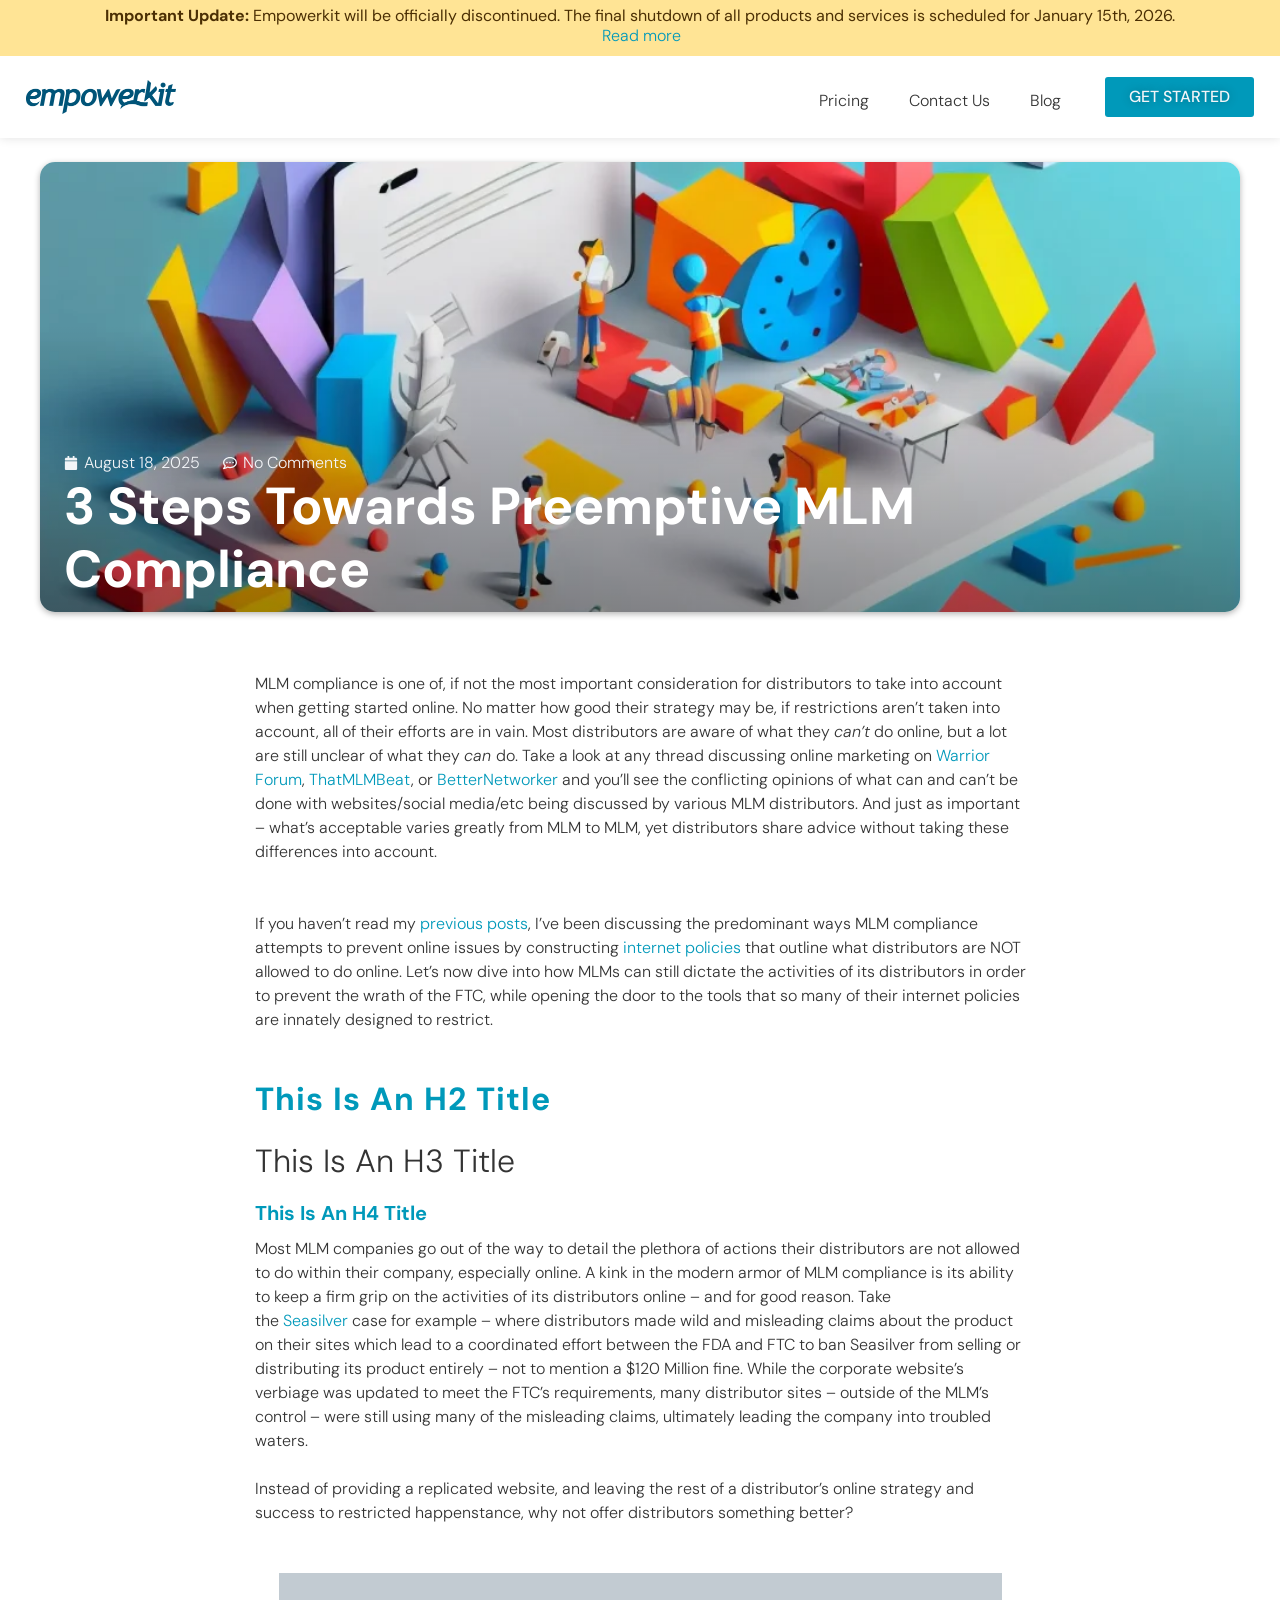
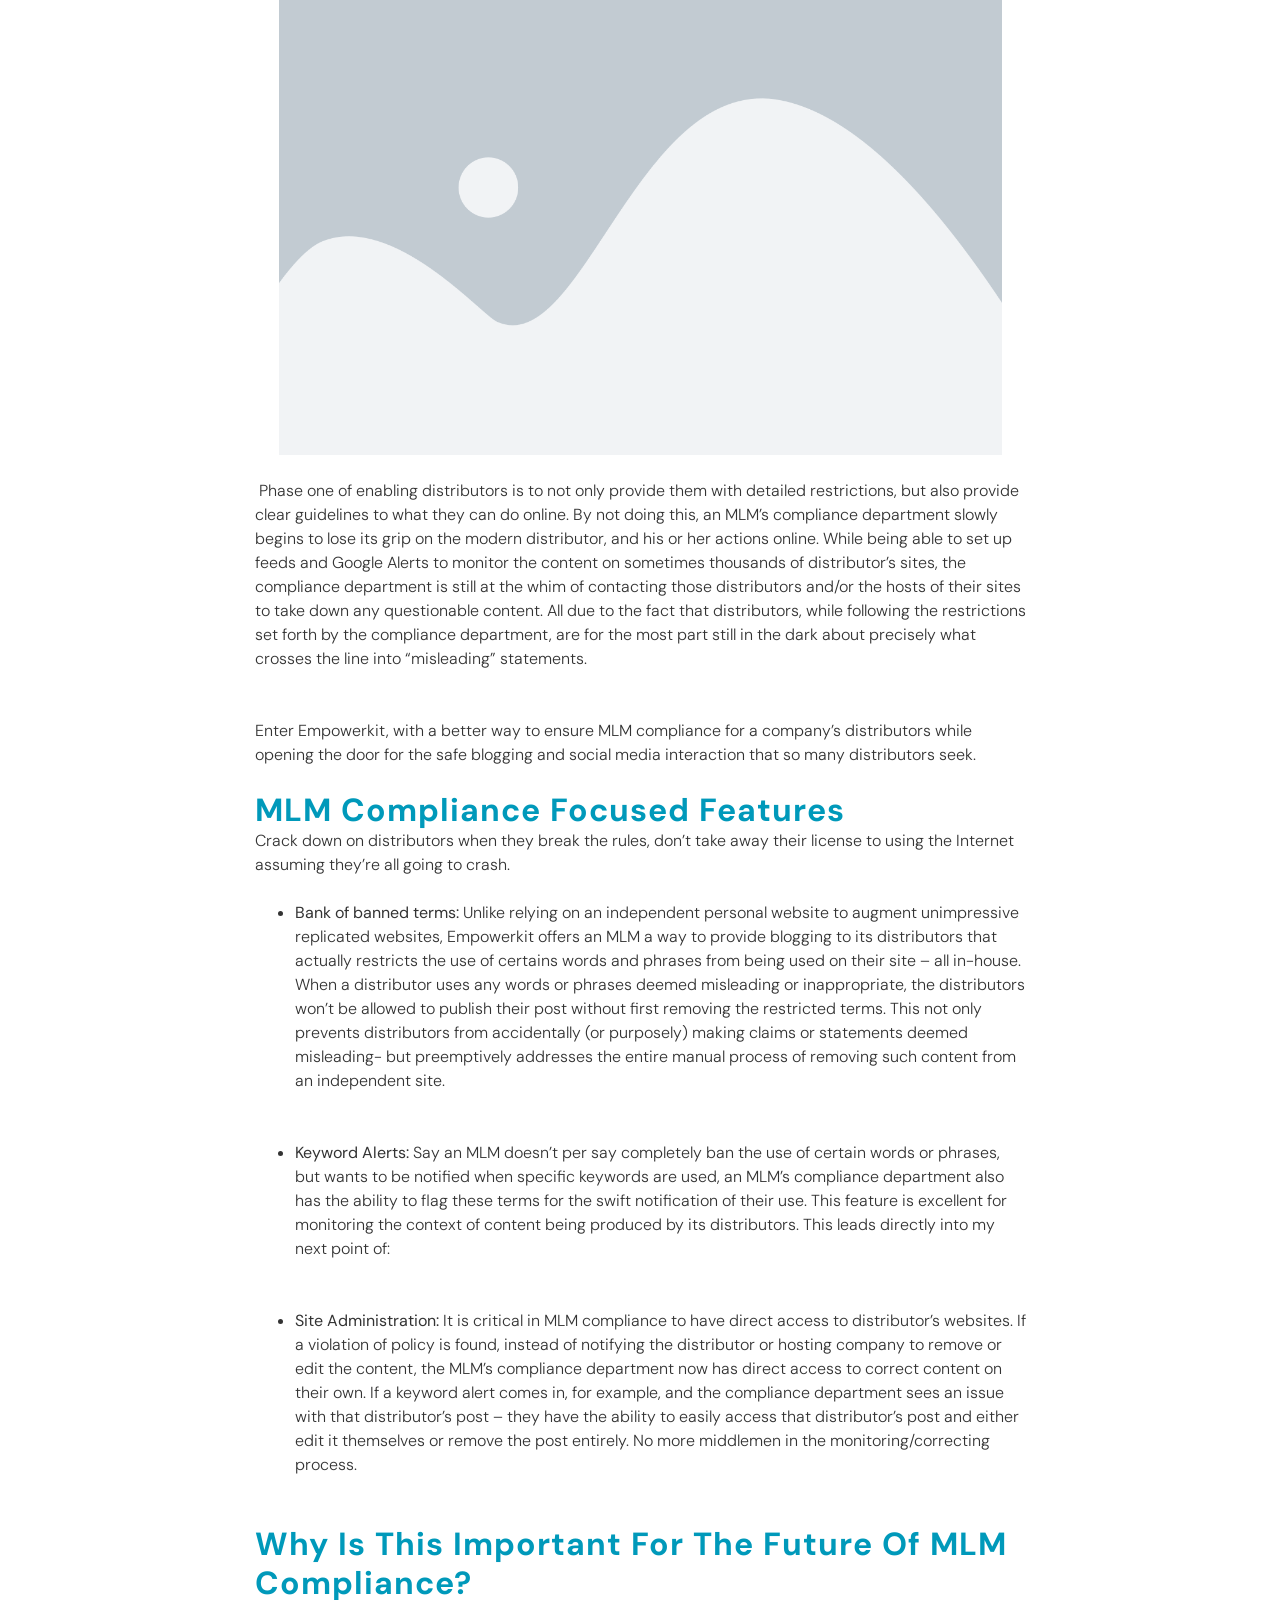
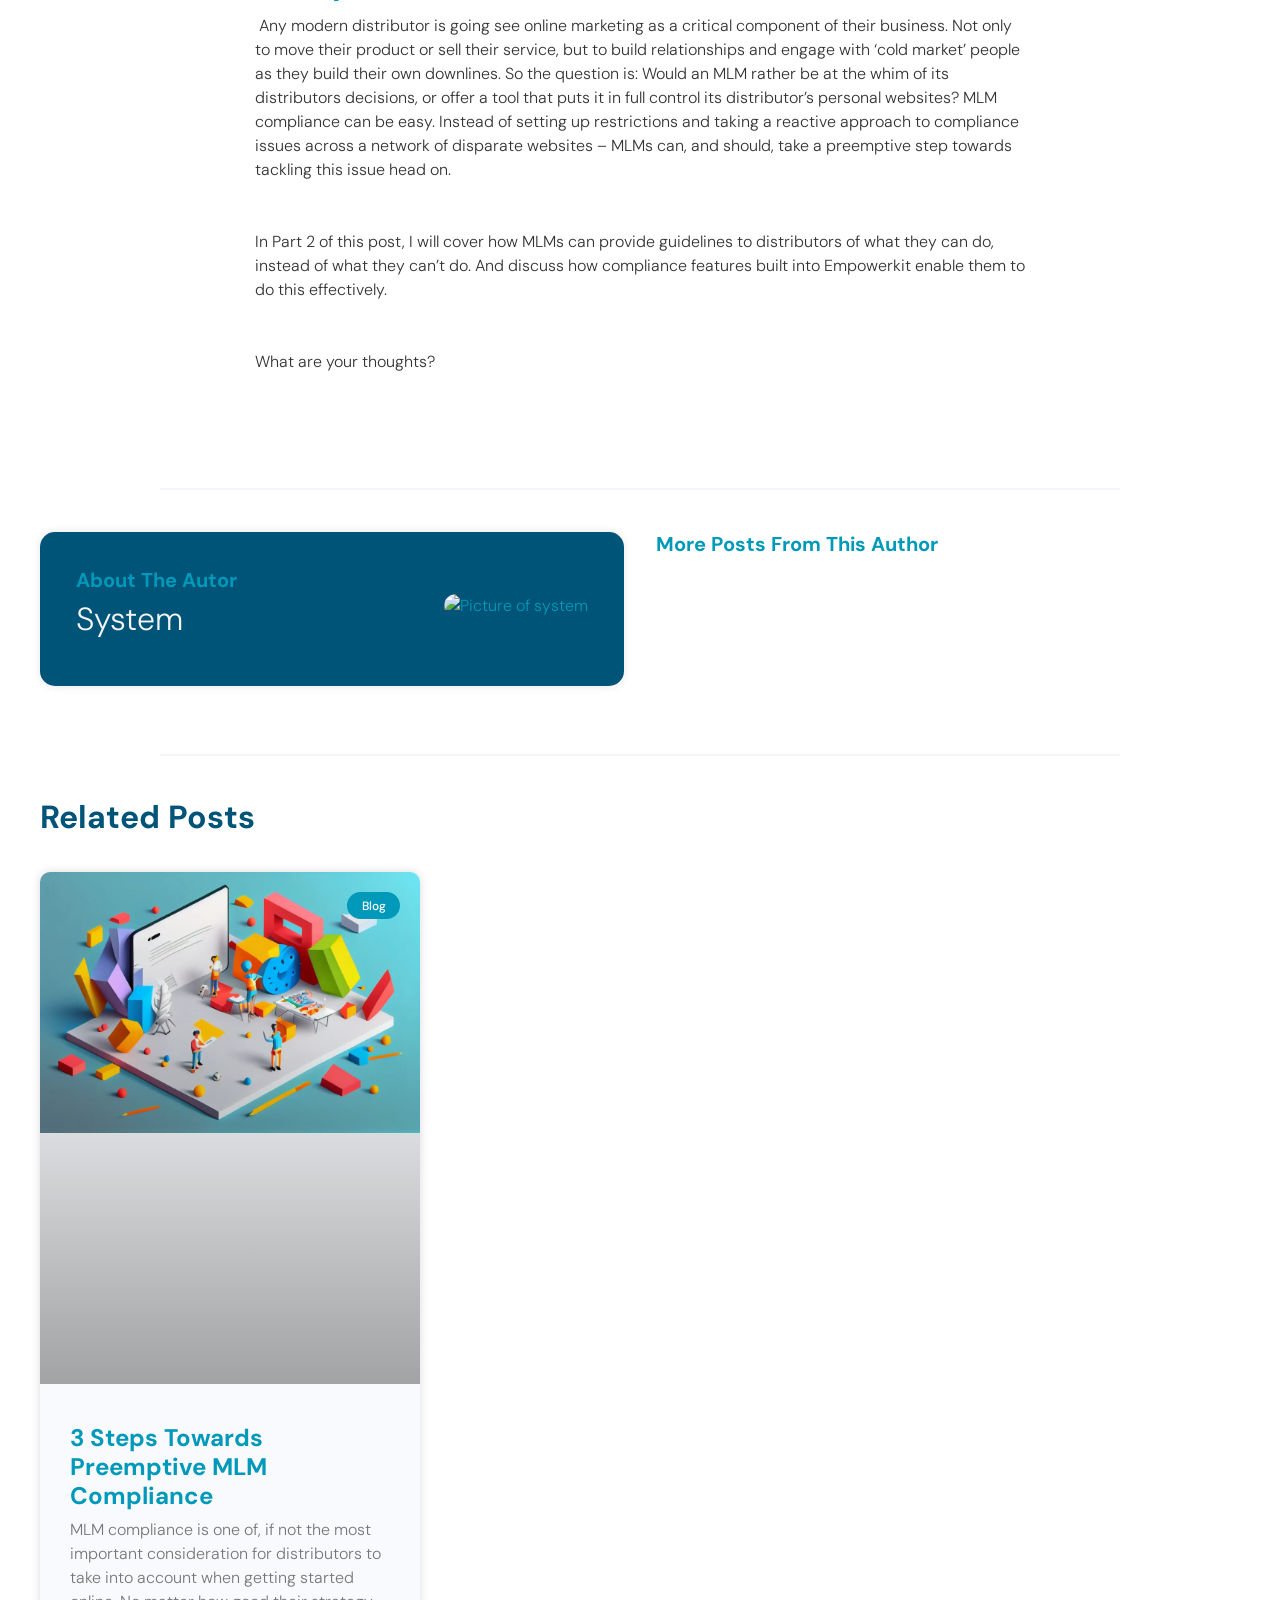
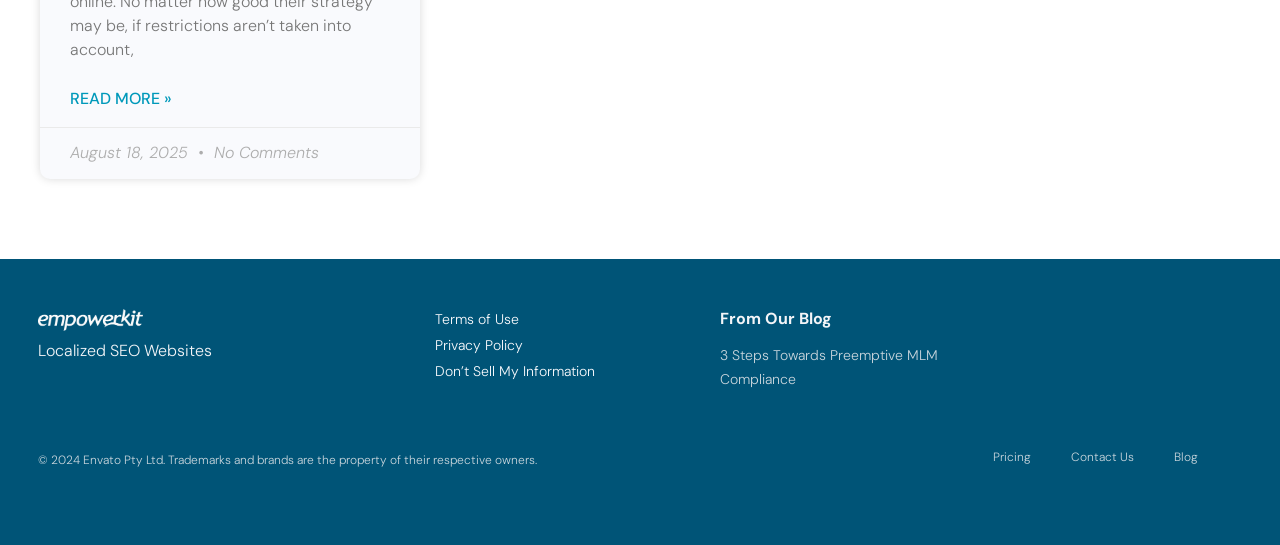
==== commit 7e038669: "fix broken image paths for footer logo and blog header" ====
--- a/blog/index.html
+++ b/blog/index.html
@@ -10,7 +10,6 @@
 	
 	
 
-<link rel='dns-prefetch' href='../../../../index-3.html' />
 <style id='global-styles-inline-css'>
 :root{--wp--preset--aspect-ratio--square: 1;--wp--preset--aspect-ratio--4-3: 4/3;--wp--preset--aspect-ratio--3-4: 3/4;--wp--preset--aspect-ratio--3-2: 3/2;--wp--preset--aspect-ratio--2-3: 2/3;--wp--preset--aspect-ratio--16-9: 16/9;--wp--preset--aspect-ratio--9-16: 9/16;--wp--preset--color--black: #000000;--wp--preset--color--cyan-bluish-gray: #abb8c3;--wp--preset--color--white: #ffffff;--wp--preset--color--pale-pink: #f78da7;--wp--preset--color--vivid-red: #cf2e2e;--wp--preset--color--luminous-vivid-orange: #ff6900;--wp--preset--color--luminous-vivid-amber: #fcb900;--wp--preset--color--light-green-cyan: #7bdcb5;--wp--preset--color--vivid-green-cyan: #00d084;--wp--preset--color--pale-cyan-blue: #8ed1fc;--wp--preset--color--vivid-cyan-blue: #0693e3;--wp--preset--color--vivid-purple: #9b51e0;--wp--preset--gradient--vivid-cyan-blue-to-vivid-purple: linear-gradient(135deg,rgba(6,147,227,1) 0%,rgb(155,81,224) 100%);--wp--preset--gradient--light-green-cyan-to-vivid-green-cyan: linear-gradient(135deg,rgb(122,220,180) 0%,rgb(0,208,130) 100%);--wp--preset--gradient--luminous-vivid-amber-to-luminous-vivid-orange: linear-gradient(135deg,rgba(252,185,0,1) 0%,rgba(255,105,0,1) 100%);--wp--preset--gradient--luminous-vivid-orange-to-vivid-red: linear-gradient(135deg,rgba(255,105,0,1) 0%,rgb(207,46,46) 100%);--wp--preset--gradient--very-light-gray-to-cyan-bluish-gray: linear-gradient(135deg,rgb(238,238,238) 0%,rgb(169,184,195) 100%);--wp--preset--gradient--cool-to-warm-spectrum: linear-gradient(135deg,rgb(74,234,220) 0%,rgb(151,120,209) 20%,rgb(207,42,186) 40%,rgb(238,44,130) 60%,rgb(251,105,98) 80%,rgb(254,248,76) 100%);--wp--preset--gradient--blush-light-purple: linear-gradient(135deg,rgb(255,206,236) 0%,rgb(152,150,240) 100%);--wp--preset--gradient--blush-bordeaux: linear-gradient(135deg,rgb(254,205,165) 0%,rgb(254,45,45) 50%,rgb(107,0,62) 100%);--wp--preset--gradient--luminous-dusk: linear-gradient(135deg,rgb(255,203,112) 0%,rgb(199,81,192) 50%,rgb(65,88,208) 100%);--wp--preset--gradient--pale-ocean: linear-gradient(135deg,rgb(255,245,203) 0%,rgb(182,227,212) 50%,rgb(51,167,181) 100%);--wp--preset--gradient--electric-grass: linear-gradient(135deg,rgb(202,248,128) 0%,rgb(113,206,126) 100%);--wp--preset--gradient--midnight: linear-gradient(135deg,rgb(2,3,129) 0%,rgb(40,116,252) 100%);--wp--preset--font-size--small: 13px;--wp--preset--font-size--medium: 20px;--wp--preset--font-size--large: 36px;--wp--preset--font-size--x-large: 42px;--wp--preset--spacing--20: 0.44rem;--wp--preset--spacing--30: 0.67rem;--wp--preset--spacing--40: 1rem;--wp--preset--spacing--50: 1.5rem;--wp--preset--spacing--60: 2.25rem;--wp--preset--spacing--70: 3.38rem;--wp--preset--spacing--80: 5.06rem;--wp--preset--shadow--natural: 6px 6px 9px rgba(0, 0, 0, 0.2);--wp--preset--shadow--deep: 12px 12px 50px rgba(0, 0, 0, 0.4);--wp--preset--shadow--sharp: 6px 6px 0px rgba(0, 0, 0, 0.2);--wp--preset--shadow--outlined: 6px 6px 0px -3px rgba(255, 255, 255, 1), 6px 6px rgba(0, 0, 0, 1);--wp--preset--shadow--crisp: 6px 6px 0px rgba(0, 0, 0, 1);}:root { --wp--style--global--content-size: 800px;--wp--style--global--wide-size: 1200px; }:where(body) { margin: 0; }.wp-site-blocks > .alignleft { float: left; margin-right: 2em; }.wp-site-blocks > .alignright { float: right; margin-left: 2em; }.wp-site-blocks > .aligncenter { justify-content: center; margin-left: auto; margin-right: auto; }:where(.wp-site-blocks) > * { margin-block-start: 24px; margin-block-end: 0; }:where(.wp-site-blocks) > :first-child { margin-block-start: 0; }:where(.wp-site-blocks) > :last-child { margin-block-end: 0; }:root { --wp--style--block-gap: 24px; }:root :where(.is-layout-flow) > :first-child{margin-block-start: 0;}:root :where(.is-layout-flow) > :last-child{margin-block-end: 0;}:root :where(.is-layout-flow) > *{margin-block-start: 24px;margin-block-end: 0;}:root :where(.is-layout-constrained) > :first-child{margin-block-start: 0;}:root :where(.is-layout-constrained) > :last-child{margin-block-end: 0;}:root :where(.is-layout-constrained) > *{margin-block-start: 24px;margin-block-end: 0;}:root :where(.is-layout-flex){gap: 24px;}:root :where(.is-layout-grid){gap: 24px;}.is-layout-flow > .alignleft{float: left;margin-inline-start: 0;margin-inline-end: 2em;}.is-layout-flow > .alignright{float: right;margin-inline-start: 2em;margin-inline-end: 0;}.is-layout-flow > .aligncenter{margin-left: auto !important;margin-right: auto !important;}.is-layout-constrained > .alignleft{float: left;margin-inline-start: 0;margin-inline-end: 2em;}.is-layout-constrained > .alignright{float: right;margin-inline-start: 2em;margin-inline-end: 0;}.is-layout-constrained > .aligncenter{margin-left: auto !important;margin-right: auto !important;}.is-layout-constrained > :where(:not(.alignleft):not(.alignright):not(.alignfull)){max-width: var(--wp--style--global--content-size);margin-left: auto !important;margin-right: auto !important;}.is-layout-constrained > .alignwide{max-width: var(--wp--style--global--wide-size);}body .is-layout-flex{display: flex;}.is-layout-flex{flex-wrap: wrap;align-items: center;}.is-layout-flex > :is(*, div){margin: 0;}body .is-layout-grid{display: grid;}.is-layout-grid > :is(*, div){margin: 0;}body{padding-top: 0px;padding-right: 0px;padding-bottom: 0px;padding-left: 0px;}a:where(:not(.wp-element-button)){text-decoration: underline;}:root :where(.wp-element-button, .wp-block-button__link){background-color: #32373c;border-width: 0;color: #fff;font-family: inherit;font-size: inherit;line-height: inherit;padding: calc(0.667em + 2px) calc(1.333em + 2px);text-decoration: none;}.has-black-color{color: var(--wp--preset--color--black) !important;}.has-cyan-bluish-gray-color{color: var(--wp--preset--color--cyan-bluish-gray) !important;}.has-white-color{color: var(--wp--preset--color--white) !important;}.has-pale-pink-color{color: var(--wp--preset--color--pale-pink) !important;}.has-vivid-red-color{color: var(--wp--preset--color--vivid-red) !important;}.has-luminous-vivid-orange-color{color: var(--wp--preset--color--luminous-vivid-orange) !important;}.has-luminous-vivid-amber-color{color: var(--wp--preset--color--luminous-vivid-amber) !important;}.has-light-green-cyan-color{color: var(--wp--preset--color--light-green-cyan) !important;}.has-vivid-green-cyan-color{color: var(--wp--preset--color--vivid-green-cyan) !important;}.has-pale-cyan-blue-color{color: var(--wp--preset--color--pale-cyan-blue) !important;}.has-vivid-cyan-blue-color{color: var(--wp--preset--color--vivid-cyan-blue) !important;}.has-vivid-purple-color{color: var(--wp--preset--color--vivid-purple) !important;}.has-black-background-color{background-color: var(--wp--preset--color--black) !important;}.has-cyan-bluish-gray-background-color{background-color: var(--wp--preset--color--cyan-bluish-gray) !important;}.has-white-background-color{background-color: var(--wp--preset--color--white) !important;}.has-pale-pink-background-color{background-color: var(--wp--preset--color--pale-pink) !important;}.has-vivid-red-background-color{background-color: var(--wp--preset--color--vivid-red) !important;}.has-luminous-vivid-orange-background-color{background-color: var(--wp--preset--color--luminous-vivid-orange) !important;}.has-luminous-vivid-amber-background-color{background-color: var(--wp--preset--color--luminous-vivid-amber) !important;}.has-light-green-cyan-background-color{background-color: var(--wp--preset--color--light-green-cyan) !important;}.has-vivid-green-cyan-background-color{background-color: var(--wp--preset--color--vivid-green-cyan) !important;}.has-pale-cyan-blue-background-color{background-color: var(--wp--preset--color--pale-cyan-blue) !important;}.has-vivid-cyan-blue-background-color{background-color: var(--wp--preset--color--vivid-cyan-blue) !important;}.has-vivid-purple-background-color{background-color: var(--wp--preset--color--vivid-purple) !important;}.has-black-border-color{border-color: var(--wp--preset--color--black) !important;}.has-cyan-bluish-gray-border-color{border-color: var(--wp--preset--color--cyan-bluish-gray) !important;}.has-white-border-color{border-color: var(--wp--preset--color--white) !important;}.has-pale-pink-border-color{border-color: var(--wp--preset--color--pale-pink) !important;}.has-vivid-red-border-color{border-color: var(--wp--preset--color--vivid-red) !important;}.has-luminous-vivid-orange-border-color{border-color: var(--wp--preset--color--luminous-vivid-orange) !important;}.has-luminous-vivid-amber-border-color{border-color: var(--wp--preset--color--luminous-vivid-amber) !important;}.has-light-green-cyan-border-color{border-color: var(--wp--preset--color--light-green-cyan) !important;}.has-vivid-green-cyan-border-color{border-color: var(--wp--preset--color--vivid-green-cyan) !important;}.has-pale-cyan-blue-border-color{border-color: var(--wp--preset--color--pale-cyan-blue) !important;}.has-vivid-cyan-blue-border-color{border-color: var(--wp--preset--color--vivid-cyan-blue) !important;}.has-vivid-purple-border-color{border-color: var(--wp--preset--color--vivid-purple) !important;}.has-vivid-cyan-blue-to-vivid-purple-gradient-background{background: var(--wp--preset--gradient--vivid-cyan-blue-to-vivid-purple) !important;}.has-light-green-cyan-to-vivid-green-cyan-gradient-background{background: var(--wp--preset--gradient--light-green-cyan-to-vivid-green-cyan) !important;}.has-luminous-vivid-amber-to-luminous-vivid-orange-gradient-background{background: var(--wp--preset--gradient--luminous-vivid-amber-to-luminous-vivid-orange) !important;}.has-luminous-vivid-orange-to-vivid-red-gradient-background{background: var(--wp--preset--gradient--luminous-vivid-orange-to-vivid-red) !important;}.has-very-light-gray-to-cyan-bluish-gray-gradient-background{background: var(--wp--preset--gradient--very-light-gray-to-cyan-bluish-gray) !important;}.has-cool-to-warm-spectrum-gradient-background{background: var(--wp--preset--gradient--cool-to-warm-spectrum) !important;}.has-blush-light-purple-gradient-background{background: var(--wp--preset--gradient--blush-light-purple) !important;}.has-blush-bordeaux-gradient-background{background: var(--wp--preset--gradient--blush-bordeaux) !important;}.has-luminous-dusk-gradient-background{background: var(--wp--preset--gradient--luminous-dusk) !important;}.has-pale-ocean-gradient-background{background: var(--wp--preset--gradient--pale-ocean) !important;}.has-electric-grass-gradient-background{background: var(--wp--preset--gradient--electric-grass) !important;}.has-midnight-gradient-background{background: var(--wp--preset--gradient--midnight) !important;}.has-small-font-size{font-size: var(--wp--preset--font-size--small) !important;}.has-medium-font-size{font-size: var(--wp--preset--font-size--medium) !important;}.has-large-font-size{font-size: var(--wp--preset--font-size--large) !important;}.has-x-large-font-size{font-size: var(--wp--preset--font-size--x-large) !important;}
 :root :where(.wp-block-pullquote){font-size: 1.5em;line-height: 1.6;}
@@ -88,8 +87,8 @@
 		<div class="elementor-element elementor-element-1a4d49f9 e-con-full e-flex e-con e-child" data-id="1a4d49f9" data-element_type="container">
 				<div class="elementor-element elementor-element-58928f9 elementor-widget elementor-widget-theme-site-logo elementor-widget-image" data-id="58928f9" data-element_type="widget" data-widget_type="theme-site-logo.default">
 				<div class="elementor-widget-container">
-											<a href="../../../../index.html">
-			<img width="300" height="67" src="../../../../wp-content/uploads/2025/08/Asset-73-300x67.png" class="attachment-medium size-medium wp-image-1129" alt="" srcset="/wp-content/uploads/2025/08/Asset-73-300x67.png 300w, /wp-content/uploads/2025/08/Asset-73-1024x227.png 1024w, /wp-content/uploads/2025/08/Asset-73-768x170.png 768w, /wp-content/uploads/2025/08/Asset-73-1536x341.png 1536w, /wp-content/uploads/2025/08/Asset-73.png 2048w" sizes="(max-width: 300px) 100vw, 300px" />				</a>
+					<a href="../index.html">
+						<img width="300" height="67" src="../images/Asset-73-300x67.png" class="attachment-medium size-medium wp-image-1129" alt="Empowerkit Logo" />				</a>
 											</div>
 				</div>
 				</div>
@@ -134,7 +133,7 @@
 					<div class="e-con-inner">
 				<div class="elementor-element elementor-element-1f397167 elementor-widget__width-inherit elementor-widget elementor-widget-theme-post-featured-image elementor-widget-image" data-id="1f397167" data-element_type="widget" data-widget_type="theme-post-featured-image.default">
 				<div class="elementor-widget-container">
-															<img width="800" height="548" src="../../../../wp-content/uploads/2025/08/6424d753f8eb7a9e69c372fc_Gantt-Chart-Online-Software-Instagantt-Ideation-2-1024x701.webp" class="attachment-large size-large wp-image-1200" alt="" srcset="/wp-content/uploads/2025/08/6424d753f8eb7a9e69c372fc_Gantt-Chart-Online-Software-Instagantt-Ideation-2-1024x701.webp 1024w, /wp-content/uploads/2025/08/6424d753f8eb7a9e69c372fc_Gantt-Chart-Online-Software-Instagantt-Ideation-2-300x205.webp 300w, /wp-content/uploads/2025/08/6424d753f8eb7a9e69c372fc_Gantt-Chart-Online-Software-Instagantt-Ideation-2-768x525.webp 768w, /wp-content/uploads/2025/08/6424d753f8eb7a9e69c372fc_Gantt-Chart-Online-Software-Instagantt-Ideation-2-1536x1051.webp 1536w, /wp-content/uploads/2025/08/6424d753f8eb7a9e69c372fc_Gantt-Chart-Online-Software-Instagantt-Ideation-2-2048x1401.webp 2048w" sizes="(max-width: 800px) 100vw, 800px" />															</div>
+															<img width="800" height="548" src="../wp-content/uploads/2025/08/6424d753f8eb7a9e69c372fc_Gantt-Chart-Online-Software-Instagantt-Ideation-2-1024x701.webp" class="attachment-large size-large wp-image-1200" alt="" srcset="../wp-content/uploads/2025/08/6424d753f8eb7a9e69c372fc_Gantt-Chart-Online-Software-Instagantt-Ideation-2-1024x701.webp 1024w, ../wp-content/uploads/2025/08/6424d753f8eb7a9e69c372fc_Gantt-Chart-Online-Software-Instagantt-Ideation-2-300x205.webp 300w, ../wp-content/uploads/2025/08/6424d753f8eb7a9e69c372fc_Gantt-Chart-Online-Software-Instagantt-Ideation-2-768x525.webp 768w, ../wp-content/uploads/2025/08/6424d753f8eb7a9e69c372fc_Gantt-Chart-Online-Software-Instagantt-Ideation-2-1536x1051.webp 1536w, ../wp-content/uploads/2025/08/6424d753f8eb7a9e69c372fc_Gantt-Chart-Online-Software-Instagantt-Ideation-2-2048x1401.webp 2048w" sizes="(max-width: 800px) 100vw, 800px" />															</div>
 				</div>
 		<div class="elementor-element elementor-element-7ac530c2 e-con-full e-flex e-con e-child" data-id="7ac530c2" data-element_type="container" data-settings="{&quot;background_background&quot;:&quot;gradient&quot;}">
 				<div class="elementor-element elementor-element-6b4d6200 elementor-widget elementor-widget-post-info" data-id="6b4d6200" data-element_type="widget" data-widget_type="post-info.default">
@@ -190,7 +189,7 @@
 				</div>
 				<div class="elementor-element elementor-element-60740759 elementor-widget elementor-widget-image" data-id="60740759" data-element_type="widget" data-widget_type="image.default">
 				<div class="elementor-widget-container">
-															<img decoding="async" src="../../../../wp-content/plugins/elementor/assets/images/placeholder.png" title="" alt="" loading="lazy" />															</div>
+															<img decoding="async" src="../wp-content/plugins/elementor/assets/images/placeholder.png" title="" alt="" loading="lazy" />															</div>
 				</div>
 				<div class="elementor-element elementor-element-5f2fe949 elementor-widget elementor-widget-text-editor" data-id="5f2fe949" data-element_type="widget" data-widget_type="text-editor.default">
 				<div class="elementor-widget-container">
@@ -318,7 +317,7 @@
 							<div class="elementor-posts-container elementor-posts elementor-posts--skin-cards elementor-grid" role="list">
 				<article class="elementor-post elementor-grid-item post-1197 post type-post status-publish format-standard has-post-thumbnail hentry category-blog" role="listitem">
 			<div class="elementor-post__card">
-				<a class="elementor-post__thumbnail__link" href="#" tabindex="-1" ><div class="elementor-post__thumbnail"><img width="300" height="205" src="../../../../wp-content/uploads/2025/08/6424d753f8eb7a9e69c372fc_Gantt-Chart-Online-Software-Instagantt-Ideation-2-300x205.webp" class="attachment-medium size-medium wp-image-1200" alt="" decoding="async" srcset="/wp-content/uploads/2025/08/6424d753f8eb7a9e69c372fc_Gantt-Chart-Online-Software-Instagantt-Ideation-2-300x205.webp 300w, /wp-content/uploads/2025/08/6424d753f8eb7a9e69c372fc_Gantt-Chart-Online-Software-Instagantt-Ideation-2-1024x701.webp 1024w, /wp-content/uploads/2025/08/6424d753f8eb7a9e69c372fc_Gantt-Chart-Online-Software-Instagantt-Ideation-2-768x525.webp 768w, /wp-content/uploads/2025/08/6424d753f8eb7a9e69c372fc_Gantt-Chart-Online-Software-Instagantt-Ideation-2-1536x1051.webp 1536w, /wp-content/uploads/2025/08/6424d753f8eb7a9e69c372fc_Gantt-Chart-Online-Software-Instagantt-Ideation-2-2048x1401.webp 2048w" sizes="(max-width: 300px) 100vw, 300px" /></div></a>
+				<a class="elementor-post__thumbnail__link" href="#" tabindex="-1" ><div class="elementor-post__thumbnail"><img width="300" height="205" src="../wp-content/uploads/2025/08/6424d753f8eb7a9e69c372fc_Gantt-Chart-Online-Software-Instagantt-Ideation-2-300x205.webp" class="attachment-medium size-medium wp-image-1200" alt="" decoding="async" srcset="../wp-content/uploads/2025/08/6424d753f8eb7a9e69c372fc_Gantt-Chart-Online-Software-Instagantt-Ideation-2-300x205.webp 300w, ../wp-content/uploads/2025/08/6424d753f8eb7a9e69c372fc_Gantt-Chart-Online-Software-Instagantt-Ideation-2-1024x701.webp 1024w, ../wp-content/uploads/2025/08/6424d753f8eb7a9e69c372fc_Gantt-Chart-Online-Software-Instagantt-Ideation-2-768x525.webp 768w, ../wp-content/uploads/2025/08/6424d753f8eb7a9e69c372fc_Gantt-Chart-Online-Software-Instagantt-Ideation-2-1536x1051.webp 1536w, ../wp-content/uploads/2025/08/6424d753f8eb7a9e69c372fc_Gantt-Chart-Online-Software-Instagantt-Ideation-2-2048x1401.webp 2048w" sizes="(max-width: 300px) 100vw, 300px" /></div></a>
 				<div class="elementor-post__badge">Blog</div>
 				<div class="elementor-post__text">
 				<span class="elementor-post__title">
@@ -356,7 +355,8 @@
 		<div class="elementor-element elementor-element-432dfe6e e-con-full e-flex e-con e-child" data-id="432dfe6e" data-element_type="container">
 				<div class="elementor-element elementor-element-460d75ec elementor-widget elementor-widget-image" data-id="460d75ec" data-element_type="widget" data-widget_type="image.default">
 				<div class="elementor-widget-container">
-															<img width="300" height="65" src="../../../../wp-content/uploads/2025/08/EKWhite-300x65.png" class="attachment-medium size-medium wp-image-1191" alt="" srcset="/wp-content/uploads/2025/08/EKWhite-300x65.png 300w, /wp-content/uploads/2025/08/EKWhite-1024x221.png 1024w, /wp-content/uploads/2025/08/EKWhite-768x166.png 768w, /wp-content/uploads/2025/08/EKWhite-1536x332.png 1536w, /wp-content/uploads/2025/08/EKWhite.png 2048w" sizes="(max-width: 300px) 100vw, 300px" />															</div>
+					<a href="../index.html">
+						<img width="300" height="65" src="../images/EKWhite-300x65.png" class="attachment-medium size-medium wp-image-1191" alt="Empowerkit Logo" />				</a>															</div>
 				</div>
 				<div class="elementor-element elementor-element-20f9a113 elementor-widget elementor-widget-heading" data-id="20f9a113" data-element_type="widget" data-widget_type="heading.default">
 				<div class="elementor-widget-container">
@@ -472,10 +472,6 @@
 					</div>
 				</div>
 				</footer>
-		
-<script type="speculationrules">
-{"prefetch":[{"source":"document","where":{"and":[{"href_matches":"\/*"},{"not":{"href_matches":["\/wp-*.php","\/wp-admin\/*","\/wp-content\/uploads\/*","\/wp-content\/*","\/wp-content\/plugins\/*","\/wp-content\/themes\/hello-elementor\/*","\/*\\?(.+)"]}},{"not":{"selector_matches":"a[rel~=\"nofollow\"]"}},{"not":{"selector_matches":".no-prefetch, .no-prefetch a"}}]},"eagerness":"conservative"}]}
-</script>
 			<script>
 				const lazyloadRunObserver = () => {
 					const lazyloadBackgrounds = document.querySelectorAll( `.e-con.e-parent:not(.e-lazyloaded)` );
